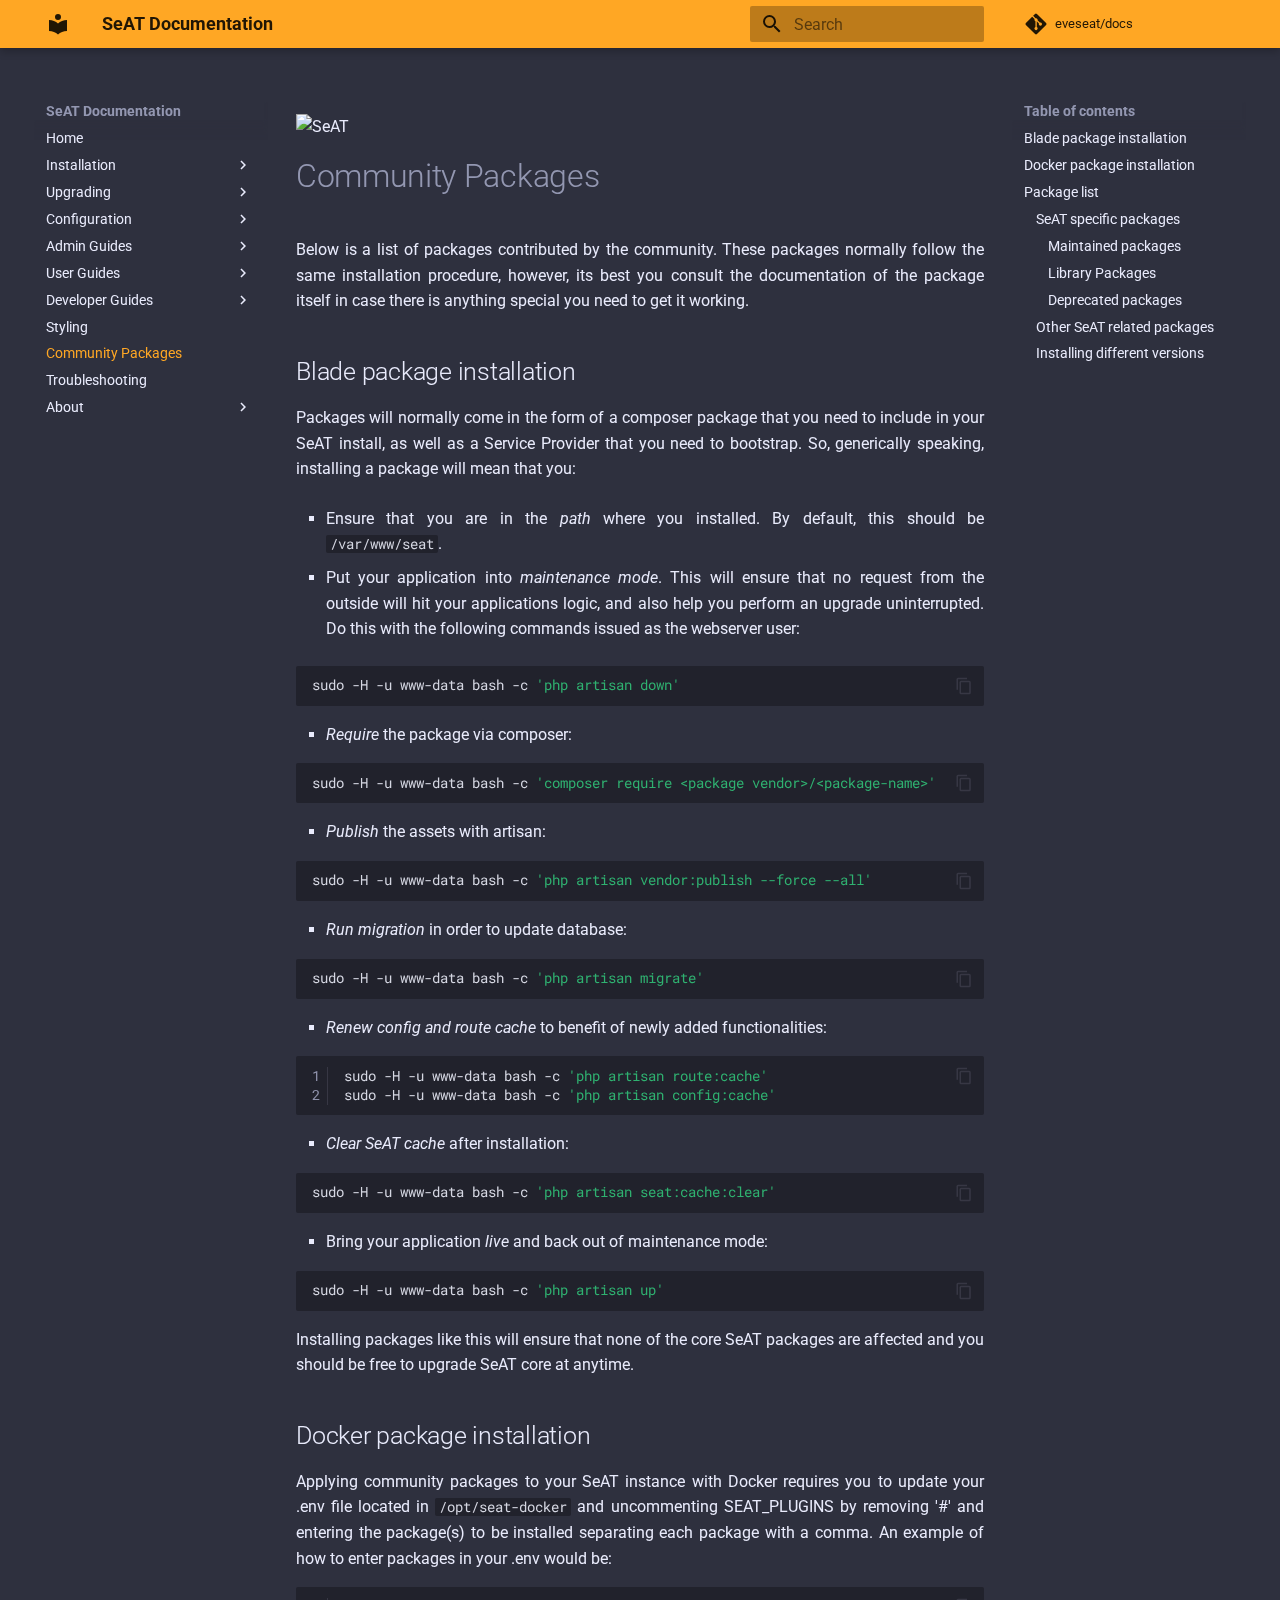
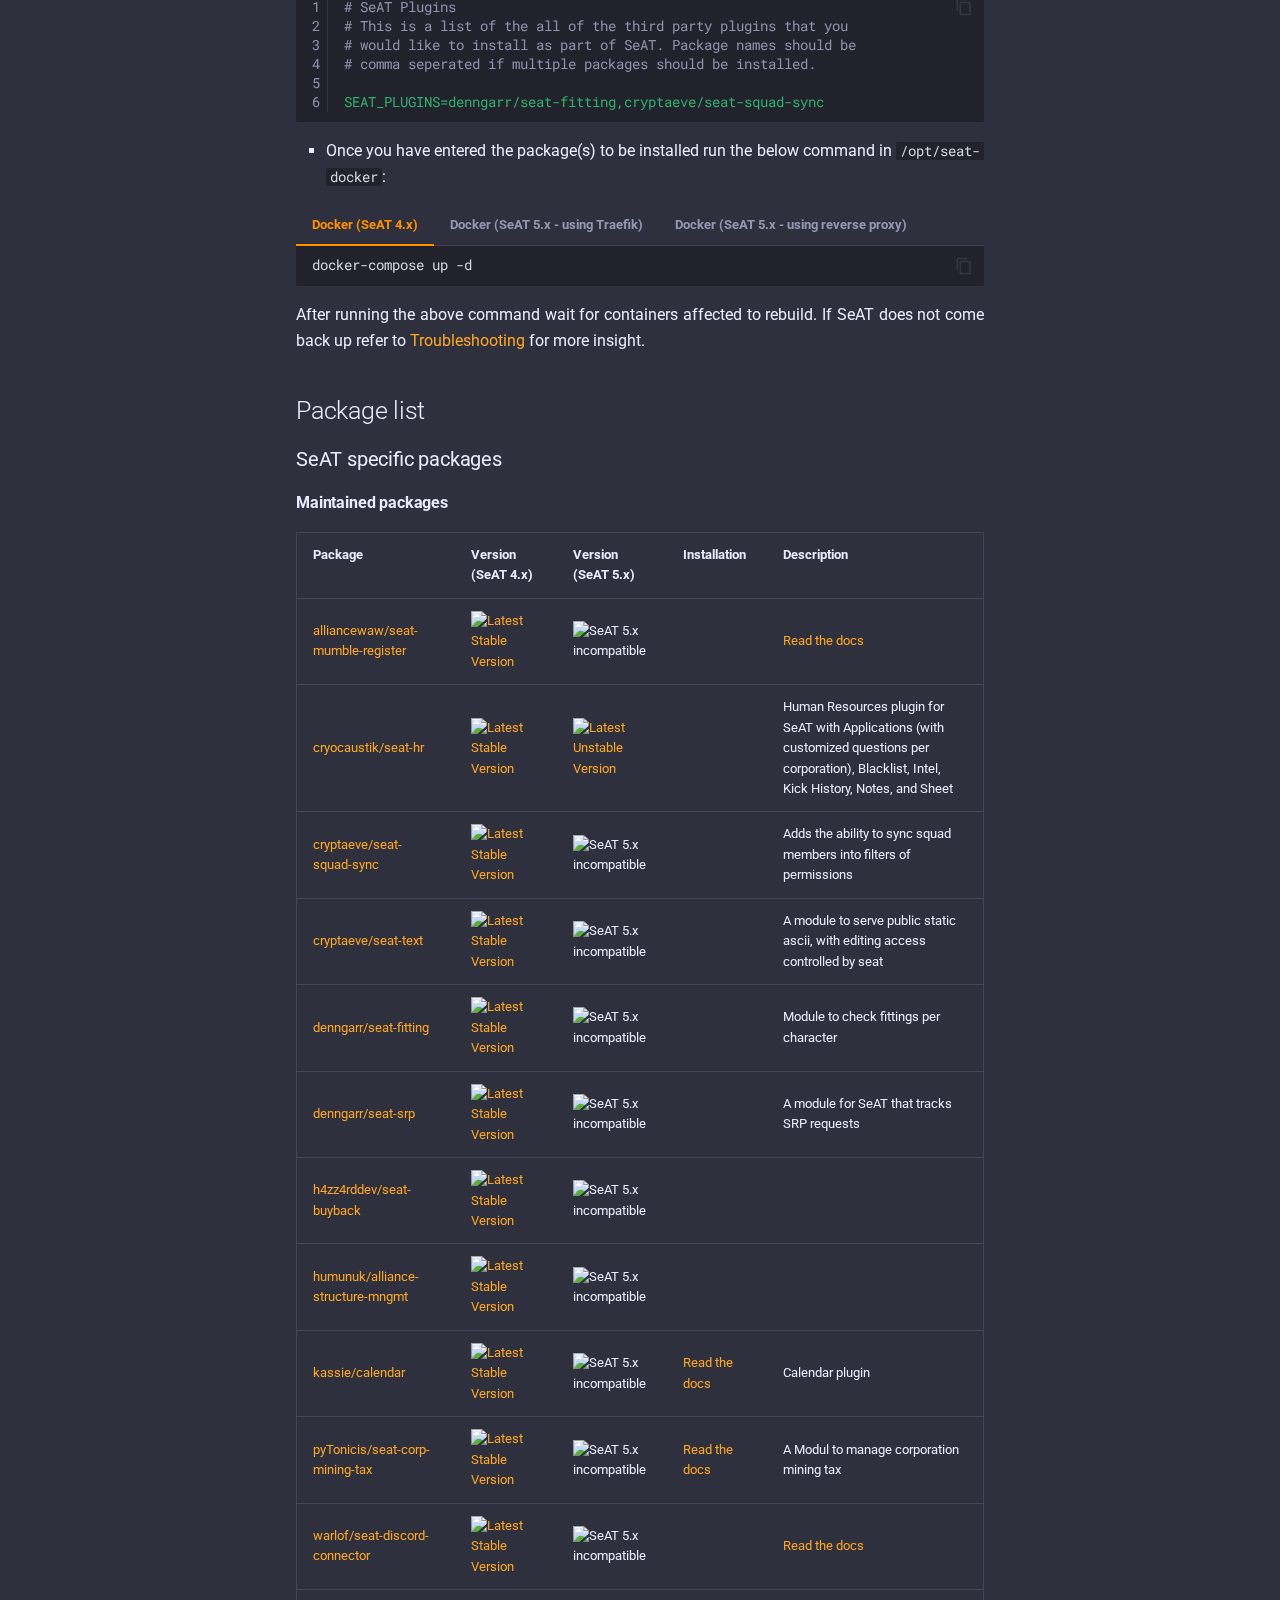
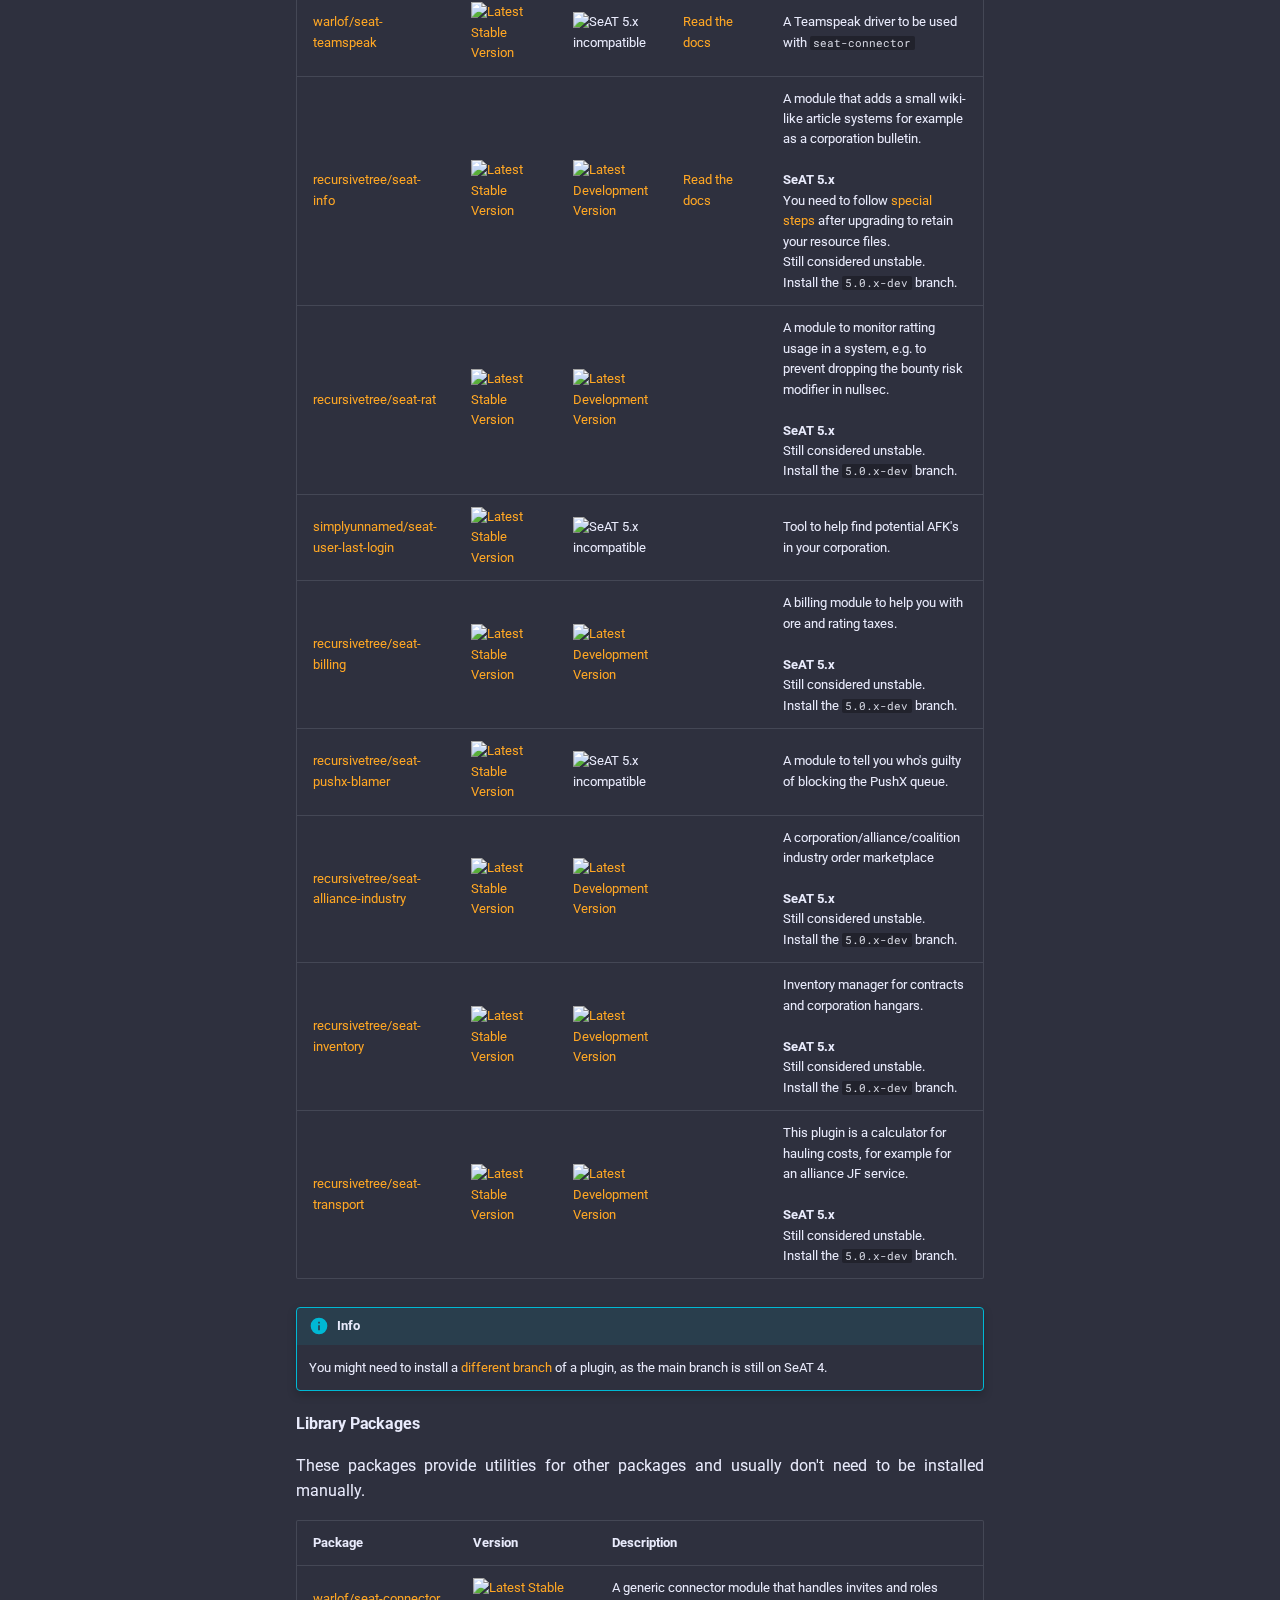
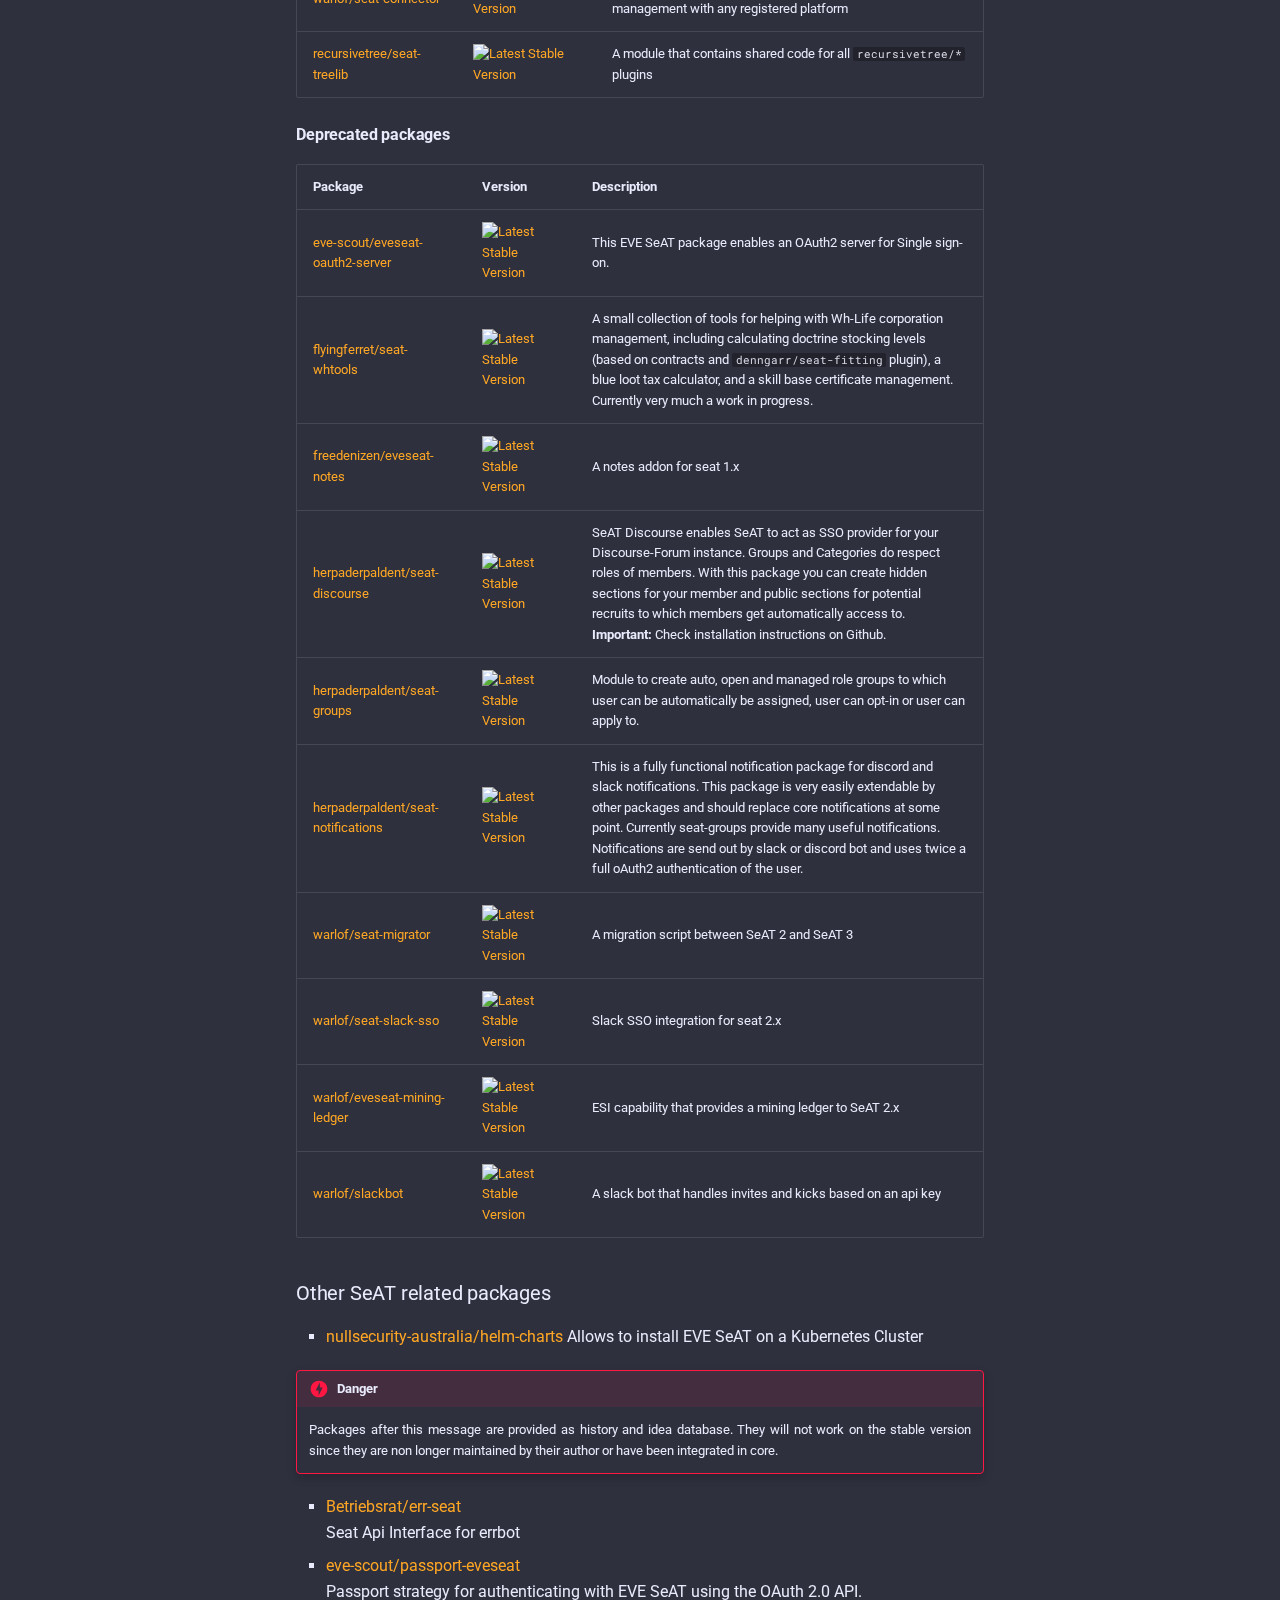
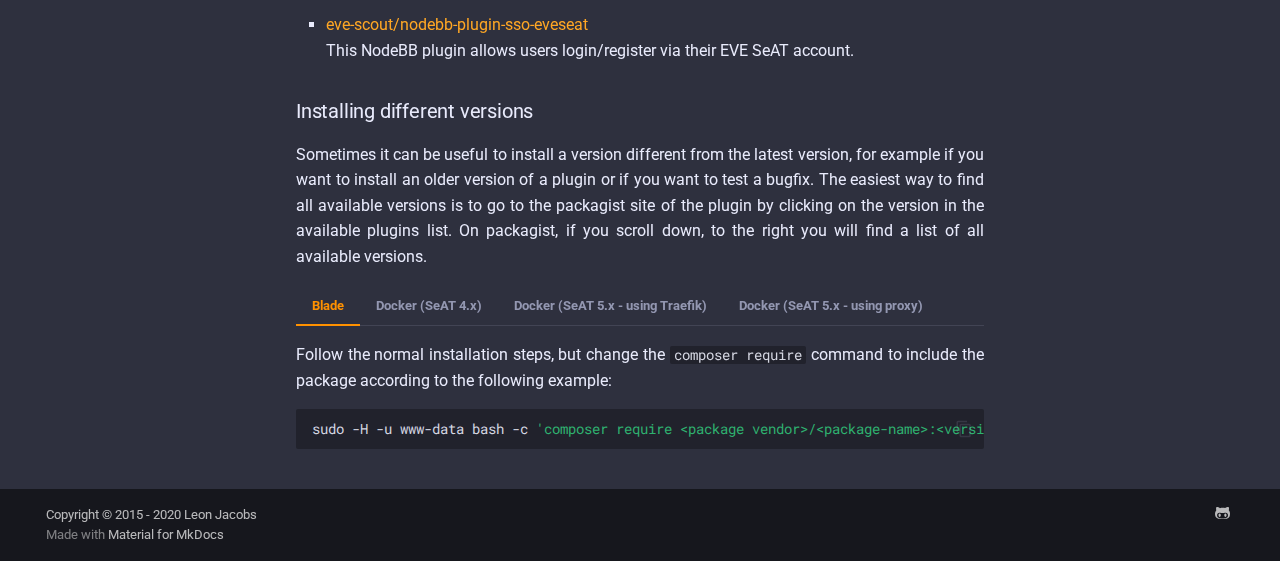
==== community_packages/index.html @ 9c46ceb0 "Deployed c6dcb52 with MkDocs version: 1.4.2" ====
<!doctype html>
<html lang="en" class="no-js">
  <head>
    
      <meta charset="utf-8">
      <meta name="viewport" content="width=device-width,initial-scale=1">
      
        <meta name="description" content="Simple EVE Api Tool Documentation">
      
      
      
        <link rel="canonical" href="https://eveseat.github.io/docs/community_packages/">
      
      
        <link rel="prev" href="../styling/">
      
      
        <link rel="next" href="../troubleshooting/">
      
      <link rel="icon" href="../assets/images/favicon.png">
      <meta name="generator" content="mkdocs-1.4.2, mkdocs-material-9.0.6">
    
    
      
        <title>Community Packages - SeAT Documentation</title>
      
    
    
      <link rel="stylesheet" href="../assets/stylesheets/main.558e4712.min.css">
      
        
        <link rel="stylesheet" href="../assets/stylesheets/palette.2505c338.min.css">
      
      

    
    
    
      
        
        
        <link rel="preconnect" href="https://fonts.gstatic.com" crossorigin>
        <link rel="stylesheet" href="https://fonts.googleapis.com/css?family=Roboto:300,300i,400,400i,700,700i%7CRoboto+Mono:400,400i,700,700i&display=fallback">
        <style>:root{--md-text-font:"Roboto";--md-code-font:"Roboto Mono"}</style>
      
    
    
      <link rel="stylesheet" href="../css/extra_footer.css">
    
      <link rel="stylesheet" href="../css/extra_typo.css">
    
    <script>__md_scope=new URL("..",location),__md_hash=e=>[...e].reduce((e,_)=>(e<<5)-e+_.charCodeAt(0),0),__md_get=(e,_=localStorage,t=__md_scope)=>JSON.parse(_.getItem(t.pathname+"."+e)),__md_set=(e,_,t=localStorage,a=__md_scope)=>{try{t.setItem(a.pathname+"."+e,JSON.stringify(_))}catch(e){}}</script>
    
      
  


  
  


  <script id="__analytics">function __md_analytics(){window.ga=window.ga||function(){(ga.q=ga.q||[]).push(arguments)},ga.l=+new Date,ga("create","UA-119530306-1","auto"),ga("set","anonymizeIp",!0),ga("send","pageview"),document.addEventListener("DOMContentLoaded",function(){document.forms.search&&document.forms.search.query.addEventListener("blur",function(){var e;this.value&&(e=document.location.pathname,ga("send","pageview",e+"?q="+this.value))}),document$.subscribe(function(){var a=document.forms.feedback;if(void 0!==a)for(var e of a.querySelectorAll("[type=submit]"))e.addEventListener("click",function(e){e.preventDefault();var t=document.location.pathname,e=this.getAttribute("data-md-value");ga("send","event","feedback","click",t,e),a.firstElementChild.disabled=!0;e=a.querySelector(".md-feedback__note [data-md-value='"+e+"']");e&&(e.hidden=!1)}),a.hidden=!1}),location$.subscribe(function(e){ga("send","pageview",e.pathname)})});var e=document.createElement("script");e.async=!0,e.src="https://www.google-analytics.com/analytics.js",document.getElementById("__analytics").insertAdjacentElement("afterEnd",e)}</script>

  
    <script>"undefined"!=typeof __md_analytics&&__md_analytics()</script>
  

    
    
    
  </head>
  
  
    
    
    
    
    
    <body dir="ltr" data-md-color-scheme="slate" data-md-color-primary="orange" data-md-color-accent="orange">
  
    
    
    <input class="md-toggle" data-md-toggle="drawer" type="checkbox" id="__drawer" autocomplete="off">
    <input class="md-toggle" data-md-toggle="search" type="checkbox" id="__search" autocomplete="off">
    <label class="md-overlay" for="__drawer"></label>
    <div data-md-component="skip">
      
        
        <a href="#community-packages" class="md-skip">
          Skip to content
        </a>
      
    </div>
    <div data-md-component="announce">
      
    </div>
    
    
      

<header class="md-header" data-md-component="header">
  <nav class="md-header__inner md-grid" aria-label="Header">
    <a href=".." title="SeAT Documentation" class="md-header__button md-logo" aria-label="SeAT Documentation" data-md-component="logo">
      
  
  <svg xmlns="http://www.w3.org/2000/svg" viewBox="0 0 24 24"><path d="M12 8a3 3 0 0 0 3-3 3 3 0 0 0-3-3 3 3 0 0 0-3 3 3 3 0 0 0 3 3m0 3.54C9.64 9.35 6.5 8 3 8v11c3.5 0 6.64 1.35 9 3.54 2.36-2.19 5.5-3.54 9-3.54V8c-3.5 0-6.64 1.35-9 3.54Z"/></svg>

    </a>
    <label class="md-header__button md-icon" for="__drawer">
      <svg xmlns="http://www.w3.org/2000/svg" viewBox="0 0 24 24"><path d="M3 6h18v2H3V6m0 5h18v2H3v-2m0 5h18v2H3v-2Z"/></svg>
    </label>
    <div class="md-header__title" data-md-component="header-title">
      <div class="md-header__ellipsis">
        <div class="md-header__topic">
          <span class="md-ellipsis">
            SeAT Documentation
          </span>
        </div>
        <div class="md-header__topic" data-md-component="header-topic">
          <span class="md-ellipsis">
            
              Community Packages
            
          </span>
        </div>
      </div>
    </div>
    
    
    
      <label class="md-header__button md-icon" for="__search">
        <svg xmlns="http://www.w3.org/2000/svg" viewBox="0 0 24 24"><path d="M9.5 3A6.5 6.5 0 0 1 16 9.5c0 1.61-.59 3.09-1.56 4.23l.27.27h.79l5 5-1.5 1.5-5-5v-.79l-.27-.27A6.516 6.516 0 0 1 9.5 16 6.5 6.5 0 0 1 3 9.5 6.5 6.5 0 0 1 9.5 3m0 2C7 5 5 7 5 9.5S7 14 9.5 14 14 12 14 9.5 12 5 9.5 5Z"/></svg>
      </label>
      <div class="md-search" data-md-component="search" role="dialog">
  <label class="md-search__overlay" for="__search"></label>
  <div class="md-search__inner" role="search">
    <form class="md-search__form" name="search">
      <input type="text" class="md-search__input" name="query" aria-label="Search" placeholder="Search" autocapitalize="off" autocorrect="off" autocomplete="off" spellcheck="false" data-md-component="search-query" required>
      <label class="md-search__icon md-icon" for="__search">
        <svg xmlns="http://www.w3.org/2000/svg" viewBox="0 0 24 24"><path d="M9.5 3A6.5 6.5 0 0 1 16 9.5c0 1.61-.59 3.09-1.56 4.23l.27.27h.79l5 5-1.5 1.5-5-5v-.79l-.27-.27A6.516 6.516 0 0 1 9.5 16 6.5 6.5 0 0 1 3 9.5 6.5 6.5 0 0 1 9.5 3m0 2C7 5 5 7 5 9.5S7 14 9.5 14 14 12 14 9.5 12 5 9.5 5Z"/></svg>
        <svg xmlns="http://www.w3.org/2000/svg" viewBox="0 0 24 24"><path d="M20 11v2H8l5.5 5.5-1.42 1.42L4.16 12l7.92-7.92L13.5 5.5 8 11h12Z"/></svg>
      </label>
      <nav class="md-search__options" aria-label="Search">
        
        <button type="reset" class="md-search__icon md-icon" title="Clear" aria-label="Clear" tabindex="-1">
          <svg xmlns="http://www.w3.org/2000/svg" viewBox="0 0 24 24"><path d="M19 6.41 17.59 5 12 10.59 6.41 5 5 6.41 10.59 12 5 17.59 6.41 19 12 13.41 17.59 19 19 17.59 13.41 12 19 6.41Z"/></svg>
        </button>
      </nav>
      
    </form>
    <div class="md-search__output">
      <div class="md-search__scrollwrap" data-md-scrollfix>
        <div class="md-search-result" data-md-component="search-result">
          <div class="md-search-result__meta">
            Initializing search
          </div>
          <ol class="md-search-result__list" role="presentation"></ol>
        </div>
      </div>
    </div>
  </div>
</div>
    
    
      <div class="md-header__source">
        <a href="https://github.com/eveseat/docs" title="Go to repository" class="md-source" data-md-component="source">
  <div class="md-source__icon md-icon">
    
    <svg xmlns="http://www.w3.org/2000/svg" viewBox="0 0 448 512"><!--! Font Awesome Free 6.2.1 by @fontawesome - https://fontawesome.com License - https://fontawesome.com/license/free (Icons: CC BY 4.0, Fonts: SIL OFL 1.1, Code: MIT License) Copyright 2022 Fonticons, Inc.--><path d="M439.55 236.05 244 40.45a28.87 28.87 0 0 0-40.81 0l-40.66 40.63 51.52 51.52c27.06-9.14 52.68 16.77 43.39 43.68l49.66 49.66c34.23-11.8 61.18 31 35.47 56.69-26.49 26.49-70.21-2.87-56-37.34L240.22 199v121.85c25.3 12.54 22.26 41.85 9.08 55a34.34 34.34 0 0 1-48.55 0c-17.57-17.6-11.07-46.91 11.25-56v-123c-20.8-8.51-24.6-30.74-18.64-45L142.57 101 8.45 235.14a28.86 28.86 0 0 0 0 40.81l195.61 195.6a28.86 28.86 0 0 0 40.8 0l194.69-194.69a28.86 28.86 0 0 0 0-40.81z"/></svg>
  </div>
  <div class="md-source__repository">
    eveseat/docs
  </div>
</a>
      </div>
    
  </nav>
  
</header>
    
    <div class="md-container" data-md-component="container">
      
      
        
          
        
      
      <main class="md-main" data-md-component="main">
        <div class="md-main__inner md-grid">
          
            
              
              <div class="md-sidebar md-sidebar--primary" data-md-component="sidebar" data-md-type="navigation" >
                <div class="md-sidebar__scrollwrap">
                  <div class="md-sidebar__inner">
                    


<nav class="md-nav md-nav--primary" aria-label="Navigation" data-md-level="0">
  <label class="md-nav__title" for="__drawer">
    <a href=".." title="SeAT Documentation" class="md-nav__button md-logo" aria-label="SeAT Documentation" data-md-component="logo">
      
  
  <svg xmlns="http://www.w3.org/2000/svg" viewBox="0 0 24 24"><path d="M12 8a3 3 0 0 0 3-3 3 3 0 0 0-3-3 3 3 0 0 0-3 3 3 3 0 0 0 3 3m0 3.54C9.64 9.35 6.5 8 3 8v11c3.5 0 6.64 1.35 9 3.54 2.36-2.19 5.5-3.54 9-3.54V8c-3.5 0-6.64 1.35-9 3.54Z"/></svg>

    </a>
    SeAT Documentation
  </label>
  
    <div class="md-nav__source">
      <a href="https://github.com/eveseat/docs" title="Go to repository" class="md-source" data-md-component="source">
  <div class="md-source__icon md-icon">
    
    <svg xmlns="http://www.w3.org/2000/svg" viewBox="0 0 448 512"><!--! Font Awesome Free 6.2.1 by @fontawesome - https://fontawesome.com License - https://fontawesome.com/license/free (Icons: CC BY 4.0, Fonts: SIL OFL 1.1, Code: MIT License) Copyright 2022 Fonticons, Inc.--><path d="M439.55 236.05 244 40.45a28.87 28.87 0 0 0-40.81 0l-40.66 40.63 51.52 51.52c27.06-9.14 52.68 16.77 43.39 43.68l49.66 49.66c34.23-11.8 61.18 31 35.47 56.69-26.49 26.49-70.21-2.87-56-37.34L240.22 199v121.85c25.3 12.54 22.26 41.85 9.08 55a34.34 34.34 0 0 1-48.55 0c-17.57-17.6-11.07-46.91 11.25-56v-123c-20.8-8.51-24.6-30.74-18.64-45L142.57 101 8.45 235.14a28.86 28.86 0 0 0 0 40.81l195.61 195.6a28.86 28.86 0 0 0 40.8 0l194.69-194.69a28.86 28.86 0 0 0 0-40.81z"/></svg>
  </div>
  <div class="md-source__repository">
    eveseat/docs
  </div>
</a>
    </div>
  
  <ul class="md-nav__list" data-md-scrollfix>
    
      
      
      

  
  
  
    <li class="md-nav__item">
      <a href=".." class="md-nav__link">
        Home
      </a>
    </li>
  

    
      
      
      

  
  
  
    
    <li class="md-nav__item md-nav__item--nested">
      
      
      
      
      <input class="md-nav__toggle md-toggle " data-md-toggle="__nav_2" type="checkbox" id="__nav_2" >
      
      
      
        <label class="md-nav__link" for="__nav_2" tabindex="0" aria-expanded="false">
          Installation
          <span class="md-nav__icon md-icon"></span>
        </label>
      
      <nav class="md-nav" aria-label="Installation" data-md-level="1">
        <label class="md-nav__title" for="__nav_2">
          <span class="md-nav__icon md-icon"></span>
          Installation
        </label>
        <ul class="md-nav__list" data-md-scrollfix>
          
            
              
  
  
  
    <li class="md-nav__item">
      <a href="../installation/requirements/" class="md-nav__link">
        Requirements
      </a>
    </li>
  

            
          
            
              
  
  
  
    <li class="md-nav__item">
      <a href="../installation/docker_installation/" class="md-nav__link">
        Docker Installation (5.x)
      </a>
    </li>
  

            
          
            
              
  
  
  
    <li class="md-nav__item">
      <a href="../installation/manual_installation/" class="md-nav__link">
        Manual Installation (5.x)
      </a>
    </li>
  

            
          
            
              
  
  
  
    
    <li class="md-nav__item md-nav__item--nested">
      
      
      
      
      <input class="md-nav__toggle md-toggle " data-md-toggle="__nav_2_4" type="checkbox" id="__nav_2_4" >
      
      
      
        <label class="md-nav__link" for="__nav_2_4" tabindex="0" aria-expanded="false">
          Older Versions
          <span class="md-nav__icon md-icon"></span>
        </label>
      
      <nav class="md-nav" aria-label="Older Versions" data-md-level="2">
        <label class="md-nav__title" for="__nav_2_4">
          <span class="md-nav__icon md-icon"></span>
          Older Versions
        </label>
        <ul class="md-nav__list" data-md-scrollfix>
          
            
              
  
  
  
    <li class="md-nav__item">
      <a href="../installation/old_versions/docker_installation_seat_4/" class="md-nav__link">
        Docker Installation (4.x)
      </a>
    </li>
  

            
          
            
              
  
  
  
    <li class="md-nav__item">
      <a href="../installation/old_versions/manual_installation_seat_4/" class="md-nav__link">
        Manual Installation (4.x)
      </a>
    </li>
  

            
          
        </ul>
      </nav>
    </li>
  

            
          
        </ul>
      </nav>
    </li>
  

    
      
      
      

  
  
  
    
    <li class="md-nav__item md-nav__item--nested">
      
      
      
      
      <input class="md-nav__toggle md-toggle " data-md-toggle="__nav_3" type="checkbox" id="__nav_3" >
      
      
      
        <label class="md-nav__link" for="__nav_3" tabindex="0" aria-expanded="false">
          Upgrading
          <span class="md-nav__icon md-icon"></span>
        </label>
      
      <nav class="md-nav" aria-label="Upgrading" data-md-level="1">
        <label class="md-nav__title" for="__nav_3">
          <span class="md-nav__icon md-icon"></span>
          Upgrading
        </label>
        <ul class="md-nav__list" data-md-scrollfix>
          
            
              
  
  
  
    <li class="md-nav__item">
      <a href="../upgrading/general/" class="md-nav__link">
        General
      </a>
    </li>
  

            
          
            
              
  
  
  
    
    <li class="md-nav__item md-nav__item--nested">
      
      
      
      
      <input class="md-nav__toggle md-toggle " data-md-toggle="__nav_3_2" type="checkbox" id="__nav_3_2" >
      
      
      
        <label class="md-nav__link" for="__nav_3_2" tabindex="0" aria-expanded="false">
          From SeAT 4.0
          <span class="md-nav__icon md-icon"></span>
        </label>
      
      <nav class="md-nav" aria-label="From SeAT 4.0" data-md-level="2">
        <label class="md-nav__title" for="__nav_3_2">
          <span class="md-nav__icon md-icon"></span>
          From SeAT 4.0
        </label>
        <ul class="md-nav__list" data-md-scrollfix>
          
            
              
  
  
  
    <li class="md-nav__item">
      <a href="../upgrading/from_seat_4_0/docker/" class="md-nav__link">
        Docker
      </a>
    </li>
  

            
          
            
              
  
  
  
    <li class="md-nav__item">
      <a href="../upgrading/from_seat_4_0/bare_metal/" class="md-nav__link">
        Bare metal
      </a>
    </li>
  

            
          
        </ul>
      </nav>
    </li>
  

            
          
            
              
  
  
  
    
    <li class="md-nav__item md-nav__item--nested">
      
      
      
      
      <input class="md-nav__toggle md-toggle " data-md-toggle="__nav_3_3" type="checkbox" id="__nav_3_3" >
      
      
      
        <label class="md-nav__link" for="__nav_3_3" tabindex="0" aria-expanded="false">
          From SeAT 3.0
          <span class="md-nav__icon md-icon"></span>
        </label>
      
      <nav class="md-nav" aria-label="From SeAT 3.0" data-md-level="2">
        <label class="md-nav__title" for="__nav_3_3">
          <span class="md-nav__icon md-icon"></span>
          From SeAT 3.0
        </label>
        <ul class="md-nav__list" data-md-scrollfix>
          
            
              
  
  
  
    <li class="md-nav__item">
      <a href="../upgrading/from_seat_3_0/docker/" class="md-nav__link">
        Docker
      </a>
    </li>
  

            
          
            
              
  
  
  
    <li class="md-nav__item">
      <a href="../upgrading/from_seat_3_0/bare_metal/" class="md-nav__link">
        Bare metal
      </a>
    </li>
  

            
          
        </ul>
      </nav>
    </li>
  

            
          
            
              
  
  
  
    <li class="md-nav__item">
      <a href="../upgrading/from_seat_2_0/" class="md-nav__link">
        From SeAT 2.0
      </a>
    </li>
  

            
          
            
              
  
  
  
    <li class="md-nav__item">
      <a href="../upgrading/from_seat_1_0/" class="md-nav__link">
        From SeAT 1.0
      </a>
    </li>
  

            
          
        </ul>
      </nav>
    </li>
  

    
      
      
      

  
  
  
    
    <li class="md-nav__item md-nav__item--nested">
      
      
      
      
      <input class="md-nav__toggle md-toggle " data-md-toggle="__nav_4" type="checkbox" id="__nav_4" >
      
      
      
        <label class="md-nav__link" for="__nav_4" tabindex="0" aria-expanded="false">
          Configuration
          <span class="md-nav__icon md-icon"></span>
        </label>
      
      <nav class="md-nav" aria-label="Configuration" data-md-level="1">
        <label class="md-nav__title" for="__nav_4">
          <span class="md-nav__icon md-icon"></span>
          Configuration
        </label>
        <ul class="md-nav__list" data-md-scrollfix>
          
            
              
  
  
  
    <li class="md-nav__item">
      <a href="../configuration/esi_configuration/" class="md-nav__link">
        ESI Configuration
      </a>
    </li>
  

            
          
            
              
  
  
  
    
    <li class="md-nav__item md-nav__item--nested">
      
      
      
      
      <input class="md-nav__toggle md-toggle " data-md-toggle="__nav_4_2" type="checkbox" id="__nav_4_2" >
      
      
      
        <label class="md-nav__link" for="__nav_4_2" tabindex="0" aria-expanded="false">
          Email Setup
          <span class="md-nav__icon md-icon"></span>
        </label>
      
      <nav class="md-nav" aria-label="Email Setup" data-md-level="2">
        <label class="md-nav__title" for="__nav_4_2">
          <span class="md-nav__icon md-icon"></span>
          Email Setup
        </label>
        <ul class="md-nav__list" data-md-scrollfix>
          
            
              
  
  
  
    <li class="md-nav__item">
      <a href="../configuration/email_setup/mailgun/" class="md-nav__link">
        Mailgun
      </a>
    </li>
  

            
          
            
              
  
  
  
    <li class="md-nav__item">
      <a href="../configuration/email_setup/gmail/" class="md-nav__link">
        GMail
      </a>
    </li>
  

            
          
        </ul>
      </nav>
    </li>
  

            
          
            
              
  
  
  
    <li class="md-nav__item">
      <a href="../configuration/env_file_reference/" class="md-nav__link">
        Env File Reference
      </a>
    </li>
  

            
          
            
              
  
  
  
    <li class="md-nav__item">
      <a href="../configuration/eve_administrative_contact/" class="md-nav__link">
        EVE Administrative Contact
      </a>
    </li>
  

            
          
            
              
  
  
  
    <li class="md-nav__item">
      <a href="../configuration/configuration_overload/" class="md-nav__link">
        Configuration Overload
      </a>
    </li>
  

            
          
            
              
  
  
  
    <li class="md-nav__item">
      <a href="../configuration/sde_overload/" class="md-nav__link">
        SDE Overload
      </a>
    </li>
  

            
          
        </ul>
      </nav>
    </li>
  

    
      
      
      

  
  
  
    
    <li class="md-nav__item md-nav__item--nested">
      
      
      
      
      <input class="md-nav__toggle md-toggle " data-md-toggle="__nav_5" type="checkbox" id="__nav_5" >
      
      
      
        <label class="md-nav__link" for="__nav_5" tabindex="0" aria-expanded="false">
          Admin Guides
          <span class="md-nav__icon md-icon"></span>
        </label>
      
      <nav class="md-nav" aria-label="Admin Guides" data-md-level="1">
        <label class="md-nav__title" for="__nav_5">
          <span class="md-nav__icon md-icon"></span>
          Admin Guides
        </label>
        <ul class="md-nav__list" data-md-scrollfix>
          
            
              
  
  
  
    <li class="md-nav__item">
      <a href="../admin_guides/admin_login/" class="md-nav__link">
        Admin Login
      </a>
    </li>
  

            
          
            
              
  
  
  
    <li class="md-nav__item">
      <a href="../admin_guides/docker_admin/" class="md-nav__link">
        Docker Admin
      </a>
    </li>
  

            
          
            
              
  
  
  
    <li class="md-nav__item">
      <a href="../admin_guides/authorizations/" class="md-nav__link">
        Authorizations
      </a>
    </li>
  

            
          
            
              
  
  
  
    <li class="md-nav__item">
      <a href="../admin_guides/buckets/" class="md-nav__link">
        Buckets
      </a>
    </li>
  

            
          
            
              
  
  
  
    <li class="md-nav__item">
      <a href="../admin_guides/squads/" class="md-nav__link">
        Squads
      </a>
    </li>
  

            
          
            
              
  
  
  
    <li class="md-nav__item">
      <a href="../admin_guides/understanding_tracking/" class="md-nav__link">
        Understanding Tracking
      </a>
    </li>
  

            
          
            
              
  
  
  
    <li class="md-nav__item">
      <a href="../admin_guides/scaled_deployments/" class="md-nav__link">
        Scaled Deployments
      </a>
    </li>
  

            
          
        </ul>
      </nav>
    </li>
  

    
      
      
      

  
  
  
    
    <li class="md-nav__item md-nav__item--nested">
      
      
      
      
      <input class="md-nav__toggle md-toggle " data-md-toggle="__nav_6" type="checkbox" id="__nav_6" >
      
      
      
        <label class="md-nav__link" for="__nav_6" tabindex="0" aria-expanded="false">
          User Guides
          <span class="md-nav__icon md-icon"></span>
        </label>
      
      <nav class="md-nav" aria-label="User Guides" data-md-level="1">
        <label class="md-nav__title" for="__nav_6">
          <span class="md-nav__icon md-icon"></span>
          User Guides
        </label>
        <ul class="md-nav__list" data-md-scrollfix>
          
            
              
  
  
  
    <li class="md-nav__item">
      <a href="../user_guides/moons_reporter/" class="md-nav__link">
        Moons Reporter
      </a>
    </li>
  

            
          
        </ul>
      </nav>
    </li>
  

    
      
      
      

  
  
  
    
    <li class="md-nav__item md-nav__item--nested">
      
      
      
      
      <input class="md-nav__toggle md-toggle " data-md-toggle="__nav_7" type="checkbox" id="__nav_7" >
      
      
      
        <label class="md-nav__link" for="__nav_7" tabindex="0" aria-expanded="false">
          Developer Guides
          <span class="md-nav__icon md-icon"></span>
        </label>
      
      <nav class="md-nav" aria-label="Developer Guides" data-md-level="1">
        <label class="md-nav__title" for="__nav_7">
          <span class="md-nav__icon md-icon"></span>
          Developer Guides
        </label>
        <ul class="md-nav__list" data-md-scrollfix>
          
            
              
  
  
  
    <li class="md-nav__item">
      <a href="../developer_guides/developer_installation/" class="md-nav__link">
        Developer Installation
      </a>
    </li>
  

            
          
            
              
  
  
  
    <li class="md-nav__item">
      <a href="../developer_guides/job_queue_flow/" class="md-nav__link">
        Job Queue Flow
      </a>
    </li>
  

            
          
            
              
  
  
  
    <li class="md-nav__item">
      <a href="../developer_guides/development_tips/" class="md-nav__link">
        Development Tips
      </a>
    </li>
  

            
          
            
              
  
  
  
    <li class="md-nav__item">
      <a href="../developer_guides/notifications_implementation/" class="md-nav__link">
        Notifications Implementation
      </a>
    </li>
  

            
          
            
              
  
  
  
    <li class="md-nav__item">
      <a href="../developer_guides/core_package_breakdown/" class="md-nav__link">
        Core Package Breakdown
      </a>
    </li>
  

            
          
            
              
  
  
  
    <li class="md-nav__item">
      <a href="../developer_guides/package_development/" class="md-nav__link">
        Package Development
      </a>
    </li>
  

            
          
            
              
  
  
  
    <li class="md-nav__item">
      <a href="../developer_guides/updating_plugins/" class="md-nav__link">
        Updating Plugins
      </a>
    </li>
  

            
          
            
              
  
  
  
    <li class="md-nav__item">
      <a href="../developer_guides/seat_api/" class="md-nav__link">
        SeAT API
      </a>
    </li>
  

            
          
        </ul>
      </nav>
    </li>
  

    
      
      
      

  
  
  
    <li class="md-nav__item">
      <a href="../styling/" class="md-nav__link">
        Styling
      </a>
    </li>
  

    
      
      
      

  
  
    
  
  
    <li class="md-nav__item md-nav__item--active">
      
      <input class="md-nav__toggle md-toggle" data-md-toggle="toc" type="checkbox" id="__toc">
      
      
        
      
      
        <label class="md-nav__link md-nav__link--active" for="__toc">
          Community Packages
          <span class="md-nav__icon md-icon"></span>
        </label>
      
      <a href="./" class="md-nav__link md-nav__link--active">
        Community Packages
      </a>
      
        

<nav class="md-nav md-nav--secondary" aria-label="Table of contents">
  
  
  
    
  
  
    <label class="md-nav__title" for="__toc">
      <span class="md-nav__icon md-icon"></span>
      Table of contents
    </label>
    <ul class="md-nav__list" data-md-component="toc" data-md-scrollfix>
      
        <li class="md-nav__item">
  <a href="#blade-package-installation" class="md-nav__link">
    Blade package installation
  </a>
  
</li>
      
        <li class="md-nav__item">
  <a href="#docker-package-installation" class="md-nav__link">
    Docker package installation
  </a>
  
</li>
      
        <li class="md-nav__item">
  <a href="#package-list" class="md-nav__link">
    Package list
  </a>
  
    <nav class="md-nav" aria-label="Package list">
      <ul class="md-nav__list">
        
          <li class="md-nav__item">
  <a href="#seat-specific-packages" class="md-nav__link">
    SeAT specific packages
  </a>
  
    <nav class="md-nav" aria-label="SeAT specific packages">
      <ul class="md-nav__list">
        
          <li class="md-nav__item">
  <a href="#maintained-packages" class="md-nav__link">
    Maintained packages
  </a>
  
</li>
        
          <li class="md-nav__item">
  <a href="#library-packages" class="md-nav__link">
    Library Packages
  </a>
  
</li>
        
          <li class="md-nav__item">
  <a href="#deprecated-packages" class="md-nav__link">
    Deprecated packages
  </a>
  
</li>
        
      </ul>
    </nav>
  
</li>
        
          <li class="md-nav__item">
  <a href="#other-seat-related-packages" class="md-nav__link">
    Other SeAT related packages
  </a>
  
</li>
        
          <li class="md-nav__item">
  <a href="#installing-different-versions" class="md-nav__link">
    Installing different versions
  </a>
  
</li>
        
      </ul>
    </nav>
  
</li>
      
    </ul>
  
</nav>
      
    </li>
  

    
      
      
      

  
  
  
    <li class="md-nav__item">
      <a href="../troubleshooting/" class="md-nav__link">
        Troubleshooting
      </a>
    </li>
  

    
      
      
      

  
  
  
    
    <li class="md-nav__item md-nav__item--nested">
      
      
      
      
      <input class="md-nav__toggle md-toggle " data-md-toggle="__nav_11" type="checkbox" id="__nav_11" >
      
      
      
        <label class="md-nav__link" for="__nav_11" tabindex="0" aria-expanded="false">
          About
          <span class="md-nav__icon md-icon"></span>
        </label>
      
      <nav class="md-nav" aria-label="About" data-md-level="1">
        <label class="md-nav__title" for="__nav_11">
          <span class="md-nav__icon md-icon"></span>
          About
        </label>
        <ul class="md-nav__list" data-md-scrollfix>
          
            
              
  
  
  
    <li class="md-nav__item">
      <a href="../about/contact/" class="md-nav__link">
        Contact
      </a>
    </li>
  

            
          
            
              
  
  
  
    <li class="md-nav__item">
      <a href="../about/reporting_bugs/" class="md-nav__link">
        Reporting Bugs
      </a>
    </li>
  

            
          
        </ul>
      </nav>
    </li>
  

    
  </ul>
</nav>
                  </div>
                </div>
              </div>
            
            
              
              <div class="md-sidebar md-sidebar--secondary" data-md-component="sidebar" data-md-type="toc" >
                <div class="md-sidebar__scrollwrap">
                  <div class="md-sidebar__inner">
                    

<nav class="md-nav md-nav--secondary" aria-label="Table of contents">
  
  
  
    
  
  
    <label class="md-nav__title" for="__toc">
      <span class="md-nav__icon md-icon"></span>
      Table of contents
    </label>
    <ul class="md-nav__list" data-md-component="toc" data-md-scrollfix>
      
        <li class="md-nav__item">
  <a href="#blade-package-installation" class="md-nav__link">
    Blade package installation
  </a>
  
</li>
      
        <li class="md-nav__item">
  <a href="#docker-package-installation" class="md-nav__link">
    Docker package installation
  </a>
  
</li>
      
        <li class="md-nav__item">
  <a href="#package-list" class="md-nav__link">
    Package list
  </a>
  
    <nav class="md-nav" aria-label="Package list">
      <ul class="md-nav__list">
        
          <li class="md-nav__item">
  <a href="#seat-specific-packages" class="md-nav__link">
    SeAT specific packages
  </a>
  
    <nav class="md-nav" aria-label="SeAT specific packages">
      <ul class="md-nav__list">
        
          <li class="md-nav__item">
  <a href="#maintained-packages" class="md-nav__link">
    Maintained packages
  </a>
  
</li>
        
          <li class="md-nav__item">
  <a href="#library-packages" class="md-nav__link">
    Library Packages
  </a>
  
</li>
        
          <li class="md-nav__item">
  <a href="#deprecated-packages" class="md-nav__link">
    Deprecated packages
  </a>
  
</li>
        
      </ul>
    </nav>
  
</li>
        
          <li class="md-nav__item">
  <a href="#other-seat-related-packages" class="md-nav__link">
    Other SeAT related packages
  </a>
  
</li>
        
          <li class="md-nav__item">
  <a href="#installing-different-versions" class="md-nav__link">
    Installing different versions
  </a>
  
</li>
        
      </ul>
    </nav>
  
</li>
      
    </ul>
  
</nav>
                  </div>
                </div>
              </div>
            
          
          
            <div class="md-content" data-md-component="content">
              <article class="md-content__inner md-typeset">
                
                  

  
  



<p><img alt="SeAT" src="https://i.imgur.com/aPPOxSK.png" /></p>
<h1 id="community-packages">Community Packages<a class="headerlink" href="#community-packages" title="Permanent link">&para;</a></h1>
<p>Below is a list of packages contributed by the community. These packages normally follow the same installation procedure, however, its best you consult the documentation of the package itself in case there is anything special you need to get it working.</p>
<h2 id="blade-package-installation">Blade package installation<a class="headerlink" href="#blade-package-installation" title="Permanent link">&para;</a></h2>
<p>Packages will normally come in the form of a composer package that you need to include in your SeAT install, as well as a Service Provider that you need to bootstrap. So, generically speaking, installing a package will mean that you:</p>
<ul>
<li>
<p>Ensure that you are in the <em>path</em> where you installed. By default, this should be <code>/var/www/seat</code>.</p>
</li>
<li>
<p>Put your application into <em>maintenance mode</em>. This will ensure that no request from the outside will hit your applications logic, and also help you perform an upgrade uninterrupted. Do this with the following commands issued as the webserver user:</p>
</li>
</ul>
<div class="language-bash highlight"><pre><span></span><code><span id="__span-0-1"><a id="__codelineno-0-1" name="__codelineno-0-1" href="#__codelineno-0-1"></a>sudo<span class="w"> </span>-H<span class="w"> </span>-u<span class="w"> </span>www-data<span class="w"> </span>bash<span class="w"> </span>-c<span class="w"> </span><span class="s1">&#39;php artisan down&#39;</span>
</span></code></pre></div>
<ul>
<li><em>Require</em> the package via composer:</li>
</ul>
<div class="language-bash highlight"><pre><span></span><code><span id="__span-1-1"><a id="__codelineno-1-1" name="__codelineno-1-1" href="#__codelineno-1-1"></a>sudo<span class="w"> </span>-H<span class="w"> </span>-u<span class="w"> </span>www-data<span class="w"> </span>bash<span class="w"> </span>-c<span class="w"> </span><span class="s1">&#39;composer require &lt;package vendor&gt;/&lt;package-name&gt;&#39;</span>
</span></code></pre></div>
<ul>
<li><em>Publish</em> the assets with artisan:</li>
</ul>
<div class="language-bash highlight"><pre><span></span><code><span id="__span-2-1"><a id="__codelineno-2-1" name="__codelineno-2-1" href="#__codelineno-2-1"></a>sudo<span class="w"> </span>-H<span class="w"> </span>-u<span class="w"> </span>www-data<span class="w"> </span>bash<span class="w"> </span>-c<span class="w"> </span><span class="s1">&#39;php artisan vendor:publish --force --all&#39;</span>
</span></code></pre></div>
<ul>
<li><em>Run migration</em> in order to update database:</li>
</ul>
<div class="language-bash highlight"><pre><span></span><code><span id="__span-3-1"><a id="__codelineno-3-1" name="__codelineno-3-1" href="#__codelineno-3-1"></a>sudo<span class="w"> </span>-H<span class="w"> </span>-u<span class="w"> </span>www-data<span class="w"> </span>bash<span class="w"> </span>-c<span class="w"> </span><span class="s1">&#39;php artisan migrate&#39;</span>
</span></code></pre></div>
<ul>
<li><em>Renew config and route cache</em> to benefit of newly added functionalities:</li>
</ul>
<div class="language-bash highlight"><table class="highlighttable"><tr><td class="linenos"><div class="linenodiv"><pre><span></span><span class="normal"><a href="#__codelineno-4-1">1</a></span>
<span class="normal"><a href="#__codelineno-4-2">2</a></span></pre></div></td><td class="code"><div><pre><span></span><code><span id="__span-4-1"><a id="__codelineno-4-1" name="__codelineno-4-1"></a>sudo<span class="w"> </span>-H<span class="w"> </span>-u<span class="w"> </span>www-data<span class="w"> </span>bash<span class="w"> </span>-c<span class="w"> </span><span class="s1">&#39;php artisan route:cache&#39;</span>
</span><span id="__span-4-2"><a id="__codelineno-4-2" name="__codelineno-4-2"></a>sudo<span class="w"> </span>-H<span class="w"> </span>-u<span class="w"> </span>www-data<span class="w"> </span>bash<span class="w"> </span>-c<span class="w"> </span><span class="s1">&#39;php artisan config:cache&#39;</span>
</span></code></pre></div></td></tr></table></div>
<ul>
<li><em>Clear SeAT cache</em> after installation:</li>
</ul>
<div class="language-bash highlight"><pre><span></span><code><span id="__span-5-1"><a id="__codelineno-5-1" name="__codelineno-5-1" href="#__codelineno-5-1"></a>sudo<span class="w"> </span>-H<span class="w"> </span>-u<span class="w"> </span>www-data<span class="w"> </span>bash<span class="w"> </span>-c<span class="w"> </span><span class="s1">&#39;php artisan seat:cache:clear&#39;</span>
</span></code></pre></div>
<ul>
<li>Bring your application <em>live</em> and back out of maintenance mode:</li>
</ul>
<div class="language-bash highlight"><pre><span></span><code><span id="__span-6-1"><a id="__codelineno-6-1" name="__codelineno-6-1" href="#__codelineno-6-1"></a>sudo<span class="w"> </span>-H<span class="w"> </span>-u<span class="w"> </span>www-data<span class="w"> </span>bash<span class="w"> </span>-c<span class="w"> </span><span class="s1">&#39;php artisan up&#39;</span>
</span></code></pre></div>
<p>Installing packages like this will ensure that none of the core SeAT packages are affected and you should be free to upgrade SeAT core at anytime.</p>
<h2 id="docker-package-installation">Docker package installation<a class="headerlink" href="#docker-package-installation" title="Permanent link">&para;</a></h2>
<p>Applying community packages to your SeAT instance with Docker requires you to update your .env file located in <code>/opt/seat-docker</code> and uncommenting SEAT_PLUGINS by removing '#' and entering the package(s) to be installed separating each package with a comma. An example of how to enter packages in your .env would be:</p>
<div class="language-yaml highlight"><table class="highlighttable"><tr><td class="linenos"><div class="linenodiv"><pre><span></span><span class="normal"><a href="#__codelineno-7-1">1</a></span>
<span class="normal"><a href="#__codelineno-7-2">2</a></span>
<span class="normal"><a href="#__codelineno-7-3">3</a></span>
<span class="normal"><a href="#__codelineno-7-4">4</a></span>
<span class="normal"><a href="#__codelineno-7-5">5</a></span>
<span class="normal"><a href="#__codelineno-7-6">6</a></span></pre></div></td><td class="code"><div><pre><span></span><code><span id="__span-7-1"><a id="__codelineno-7-1" name="__codelineno-7-1"></a><span class="c1"># SeAT Plugins</span>
</span><span id="__span-7-2"><a id="__codelineno-7-2" name="__codelineno-7-2"></a><span class="c1"># This is a list of the all of the third party plugins that you</span>
</span><span id="__span-7-3"><a id="__codelineno-7-3" name="__codelineno-7-3"></a><span class="c1"># would like to install as part of SeAT. Package names should be</span>
</span><span id="__span-7-4"><a id="__codelineno-7-4" name="__codelineno-7-4"></a><span class="c1"># comma seperated if multiple packages should be installed.</span>
</span><span id="__span-7-5"><a id="__codelineno-7-5" name="__codelineno-7-5"></a>
</span><span id="__span-7-6"><a id="__codelineno-7-6" name="__codelineno-7-6"></a><span class="l l-Scalar l-Scalar-Plain">SEAT_PLUGINS=denngarr/seat-fitting,cryptaeve/seat-squad-sync</span>
</span></code></pre></div></td></tr></table></div>
<ul>
<li>Once you have entered the package(s) to be installed run the below command in <code>/opt/seat-docker</code>:</li>
</ul>
<div class="tabbed-set tabbed-alternate" data-tabs="1:3"><input checked="checked" id="__tabbed_1_1" name="__tabbed_1" type="radio" /><input id="__tabbed_1_2" name="__tabbed_1" type="radio" /><input id="__tabbed_1_3" name="__tabbed_1" type="radio" /><div class="tabbed-labels"><label for="__tabbed_1_1">Docker (SeAT 4.x)</label><label for="__tabbed_1_2">Docker (SeAT 5.x - using Traefik)</label><label for="__tabbed_1_3">Docker (SeAT 5.x - using reverse proxy)</label></div>
<div class="tabbed-content">
<div class="tabbed-block">
<div class="language-bash highlight"><pre><span></span><code><span id="__span-8-1"><a id="__codelineno-8-1" name="__codelineno-8-1" href="#__codelineno-8-1"></a>docker-compose<span class="w"> </span>up<span class="w"> </span>-d
</span></code></pre></div>
</div>
<div class="tabbed-block">
<div class="language-bash highlight"><pre><span></span><code><span id="__span-9-1"><a id="__codelineno-9-1" name="__codelineno-9-1" href="#__codelineno-9-1"></a>docker-compose<span class="w"> </span>-f<span class="w"> </span>docker-compose.yml<span class="w"> </span>-f<span class="w"> </span>docker-compose.mariadb.yml<span class="w"> </span>-f<span class="w"> </span>docker-compose.traefik.yml<span class="w"> </span>-d<span class="w"> </span>up
</span></code></pre></div>
</div>
<div class="tabbed-block">
<div class="language-bash highlight"><pre><span></span><code><span id="__span-10-1"><a id="__codelineno-10-1" name="__codelineno-10-1" href="#__codelineno-10-1"></a>docker-compose<span class="w"> </span>-f<span class="w"> </span>docker-compose.yml<span class="w"> </span>-f<span class="w"> </span>docker-compose.mariadb.yml<span class="w"> </span>-f<span class="w"> </span>docker-compose.proxy.yml<span class="w"> </span>-d<span class="w"> </span>up
</span></code></pre></div>
</div>
</div>
</div>
<p>After running the above command wait for containers affected to rebuild. If SeAT does not come back up refer to <a href="https://eveseat.github.io/docs/troubleshooting/">Troubleshooting</a> for more insight.</p>
<h2 id="package-list">Package list<a class="headerlink" href="#package-list" title="Permanent link">&para;</a></h2>
<h3 id="seat-specific-packages">SeAT specific packages<a class="headerlink" href="#seat-specific-packages" title="Permanent link">&para;</a></h3>
<h4 id="maintained-packages">Maintained packages<a class="headerlink" href="#maintained-packages" title="Permanent link">&para;</a></h4>
<table>
<thead>
<tr>
<th>Package</th>
<th>Version (SeAT 4.x)</th>
<th>Version (SeAT 5.x)</th>
<th>Installation</th>
<th>Description</th>
</tr>
</thead>
<tbody>
<tr>
<td><a href="https://github.com/waw-eve/seat-mumble-register">alliancewaw/seat-mumble-register</a></td>
<td><a href="https://packagist.org/packages/alliancewaw/seat-mumble-register"><img alt="Latest Stable Version" src="https://poser.pugx.org/alliancewaw/seat-mumble-register/v/stable?style=flat-square" /></a></td>
<td><img alt="SeAT 5.x incompatible" src="https://img.shields.io/badge/SeAT%205.x-not--available--yett-critical?style=flat-square" /></td>
<td></td>
<td><a href="https://github.com/waw-eve/seat-mumble-register-backend/blob/main/README.md">Read the docs</a></td>
</tr>
<tr>
<td><a href="https://github.com/cryocaustik/seat-hr">cryocaustik/seat-hr</a></td>
<td><a href="https://packagist.org/packages/cryocaustik/seat-hr"><img alt="Latest Stable Version" src="http://poser.pugx.org/cryocaustik/seat-hr/v/stable?style=flat-square" /></a></td>
<td><a href="https://packagist.org/packages/cryocaustik/seat-hr"><img alt="Latest Unstable Version" src="http://poser.pugx.org/cryocaustik/seat-hr/v/unstable" /></a></td>
<td></td>
<td>Human Resources plugin for SeAT with Applications (with customized questions per corporation), Blacklist, Intel, Kick History, Notes, and Sheet</td>
</tr>
<tr>
<td><a href="https://github.com/crypta-eve/seat-squad-sync">cryptaeve/seat-squad-sync</a></td>
<td><a href="https://packagist.org/packages/crypta-eve/seat-squad-sync"><img alt="Latest Stable Version" src="https://poser.pugx.org/cryptaeve/seat-squad-sync/v/stable?style=flat-square" /></a></td>
<td><img alt="SeAT 5.x incompatible" src="https://img.shields.io/badge/SeAT%205.x-not--available--yett-critical?style=flat-square" /></td>
<td></td>
<td>Adds the ability to sync squad members into filters of permissions</td>
</tr>
<tr>
<td><a href="https://github.com/crypta-eve/seat-text">cryptaeve/seat-text</a></td>
<td><a href="https://packagist.org/packages/crypta-eve/seat-text"><img alt="Latest Stable Version" src="https://poser.pugx.org/cryptaeve/seat-text/v/stable?style=flat-square" /></a></td>
<td><img alt="SeAT 5.x incompatible" src="https://img.shields.io/badge/SeAT%205.x-not--available--yett-critical?style=flat-square" /></td>
<td></td>
<td>A module to serve public static ascii, with editing access controlled by seat</td>
</tr>
<tr>
<td><a href="https://github.com/dysath/seat-fitting">denngarr/seat-fitting</a></td>
<td><a href="https://packagist.org/packages/denngarr/seat-fitting"><img alt="Latest Stable Version" src="https://poser.pugx.org/denngarr/seat-fitting/v/stable?style=flat-square" /></a></td>
<td><img alt="SeAT 5.x incompatible" src="https://img.shields.io/badge/SeAT%205.x-not--available--yett-critical?style=flat-square" /></td>
<td></td>
<td>Module to check fittings per character</td>
</tr>
<tr>
<td><a href="https://github.com/dysath/seat-srp">denngarr/seat-srp</a></td>
<td><a href="https://packagist.org/packages/denngarr/seat-srp"><img alt="Latest Stable Version" src="https://poser.pugx.org/denngarr/seat-srp/v/stable?style=flat-square" /></a></td>
<td><img alt="SeAT 5.x incompatible" src="https://img.shields.io/badge/SeAT%205.x-not--available--yett-critical?style=flat-square" /></td>
<td></td>
<td>A module for SeAT that tracks SRP requests</td>
</tr>
<tr>
<td><a href="https://github.com/h4zz4rddev/seat-buyback">h4zz4rddev/seat-buyback</a></td>
<td><a href="https://packagist.org/packages/h4zz4rddev/seat-buyback"><img alt="Latest Stable Version" src="https://poser.pugx.org/h4zz4rddev/seat-buyback/v/stable?style=flat-square" /></a></td>
<td><img alt="SeAT 5.x incompatible" src="https://img.shields.io/badge/SeAT%205.x-not--available--yett-critical?style=flat-square" /></td>
<td></td>
<td></td>
</tr>
<tr>
<td><a href="https://github.com/humunuk/alliance-structure-mngmt">humunuk/alliance-structure-mngmt</a></td>
<td><a href="https://packagist.org/packages/humunuk/alliance-structure-mngmt"><img alt="Latest Stable Version" src="https://poser.pugx.org/humunuk/alliance-structure-mngmt/v/stable?style=flat-square" /></a></td>
<td><img alt="SeAT 5.x incompatible" src="https://img.shields.io/badge/SeAT%205.x-not--available--yett-critical?style=flat-square" /></td>
<td></td>
<td></td>
</tr>
<tr>
<td><a href="https://github.com/BenHUET/eveseat-calendar">kassie/calendar</a></td>
<td><a href="https://packagist.org/packages/kassie/calendar"><img alt="Latest Stable Version" src="https://poser.pugx.org/kassie/calendar/v/stable?style=flat-square" /></a></td>
<td><img alt="SeAT 5.x incompatible" src="https://img.shields.io/badge/SeAT%205.x-not--available--yett-critical?style=flat-square" /></td>
<td><a href="https://github.com/BenHUET/eveseat-calendar/blob/master/README.md">Read the docs</a></td>
<td>Calendar plugin</td>
</tr>
<tr>
<td><a href="https://github.com/pyTonicis/seat-corp-mining-tax">pyTonicis/seat-corp-mining-tax</a></td>
<td><a href="https://packagist.org/packages/pytonicis/seat-corp-mining-tax"><img alt="Latest Stable Version" src="https://poser.pugx.org/pyTonicis/seat-corp-mining-tax/v/stable?style=flat-square" /></a></td>
<td><img alt="SeAT 5.x incompatible" src="https://img.shields.io/badge/SeAT%205.x-not--available--yett-critical?style=flat-square" /></td>
<td><a href="https://github.com/pyTonicis/seat-corp-mining-tax/blob/master/README.md">Read the docs</a></td>
<td>A Modul to manage corporation mining tax</td>
</tr>
<tr>
<td><a href="https://github.com/warlof/seat-discord-connector">warlof/seat-discord-connector</a></td>
<td><a href="https://packagist.org/packages/warlof/seat-discord-connector"><img alt="Latest Stable Version" src="https://poser.pugx.org/warlof/seat-discord-connector/v/stable?style=flat-square" /></a></td>
<td><img alt="SeAT 5.x incompatible" src="https://img.shields.io/badge/SeAT%205.x-not--available--yett-critical?style=flat-square" /></td>
<td></td>
<td><a href="https://github.com/warlof/seat-discord-connector/blob/5.0.x/README.md">Read the docs</a></td>
</tr>
<tr>
<td><a href="https://github.com/warlof/seat-teamspeak">warlof/seat-teamspeak</a></td>
<td><a href="https://packagist.org/packages/warlof/seat-teamspeak"><img alt="Latest Stable Version" src="https://poser.pugx.org/warlof/seat-teamspeak/v/stable?style=flat-square" /></a></td>
<td><img alt="SeAT 5.x incompatible" src="https://img.shields.io/badge/SeAT%205.x-not--available--yett-critical?style=flat-square" /></td>
<td><a href="https://github.com/warlof/seat-teamspeak/blob/5.0.x/README.md">Read the docs</a></td>
<td>A Teamspeak driver to be used with <code>seat-connector</code></td>
</tr>
<tr>
<td><a href="https://github.com/recursivetree/seat-info">recursivetree/seat-info</a></td>
<td><a href="https://packagist.org/packages/recursivetree/seat-info"><img alt="Latest Stable Version" src="https://poser.pugx.org/recursivetree/seat-info/v/stable?style=flat-square" /></a></td>
<td><a href="https://packagist.org/packages/recursivetree/seat-info"><img alt="Latest Development Version" src="https://poser.pugx.org/recursivetree/seat-info/v/unstable?style=flat-square" /></a></td>
<td><a href="https://github.com/recursivetree/seat-info/blob/master/README.md">Read the docs</a></td>
<td>A module that adds a small wiki-like article systems for example as a corporation bulletin.<br/><br/><strong>SeAT 5.x</strong><br/>You need to follow <a href="https://github.com/recursivetree/seat-info#4x---5x">special steps</a> after upgrading to retain your resource files.<br/>Still considered unstable.<br/>Install the <code>5.0.x-dev</code> branch.</td>
</tr>
<tr>
<td><a href="https://github.com/recursivetree/seat-rat">recursivetree/seat-rat</a></td>
<td><a href="https://packagist.org/packages/recursivetree/seat-rat"><img alt="Latest Stable Version" src="https://poser.pugx.org/recursivetree/seat-rat/v/stable?style=flat-square" /></a></td>
<td><a href="https://packagist.org/packages/recursivetree/seat-rat"><img alt="Latest Development Version" src="https://poser.pugx.org/recursivetree/seat-rat/v/unstable?style=flat-square" /></a></td>
<td></td>
<td>A module to monitor ratting usage in a system, e.g. to prevent dropping the bounty risk modifier in nullsec.<br/><br/><strong>SeAT 5.x</strong><br/>Still considered unstable.<br/>Install the <code>5.0.x-dev</code> branch.</td>
</tr>
<tr>
<td><a href="https://github.com/SimplyUnnamed/seat-user-last-logins">simplyunnamed/seat-user-last-login</a></td>
<td><a href="https://packagist.org/packages/simplyunnamed/seat-user-last-login"><img alt="Latest Stable Version" src="http://poser.pugx.org/simplyunnamed/seat-user-last-login/v?style=flat-square" /></a></td>
<td><img alt="SeAT 5.x incompatible" src="https://img.shields.io/badge/SeAT%205.x-not--available--yett-critical?style=flat-square" /></td>
<td></td>
<td>Tool to help find potential AFK's in your corporation.</td>
</tr>
<tr>
<td><a href="https://github.com/recursivetree/seat-billing">recursivetree/seat-billing</a></td>
<td><a href="https://packagist.org/packages/recursivetree/seat-billing"><img alt="Latest Stable Version" src="https://poser.pugx.org/recursivetree/seat-billing/v/stable?style=flat-square" /></a></td>
<td><a href="https://packagist.org/packages/recursivetree/seat-billing"><img alt="Latest Development Version" src="https://poser.pugx.org/recursivetree/seat-billing/v/unstable?style=flat-square" /></a></td>
<td></td>
<td>A billing module to help you with ore and rating taxes.<br/><br/><strong>SeAT 5.x</strong><br/>Still considered unstable.<br/>Install the <code>5.0.x-dev</code> branch.</td>
</tr>
<tr>
<td><a href="https://github.com/recursivetree/seat-pushx-blamer">recursivetree/seat-pushx-blamer</a></td>
<td><a href="https://packagist.org/packages/recursivetree/seat-pushx-blamer"><img alt="Latest Stable Version" src="https://poser.pugx.org/recursivetree/seat-pushx-blamer/v/stable?style=flat-square" /></a></td>
<td><img alt="SeAT 5.x incompatible" src="https://img.shields.io/badge/SeAT%205.x-not--available--yett-critical?style=flat-square" /></td>
<td></td>
<td>A module to tell you who's guilty of blocking the PushX queue.</td>
</tr>
<tr>
<td><a href="https://github.com/recursivetree/seat-alliance-industry">recursivetree/seat-alliance-industry</a></td>
<td><a href="https://packagist.org/packages/recursivetree/seat-alliance-industry"><img alt="Latest Stable Version" src="https://poser.pugx.org/recursivetree/seat-alliance-industry/v/stable?style=flat-square" /></a></td>
<td><a href="https://packagist.org/packages/recursivetree/seat-alliance-industry"><img alt="Latest Development Version" src="https://poser.pugx.org/recursivetree/seat-alliance-industry/v/unstable?style=flat-square" /></a></td>
<td></td>
<td>A corporation/alliance/coalition industry order marketplace<br/><br/><strong>SeAT 5.x</strong><br/>Still considered unstable.<br/>Install the <code>5.0.x-dev</code> branch.</td>
</tr>
<tr>
<td><a href="https://github.com/recursivetree/seat-inventory">recursivetree/seat-inventory</a></td>
<td><a href="https://packagist.org/packages/recursivetree/seat-inventory"><img alt="Latest Stable Version" src="https://poser.pugx.org/recursivetree/seat-inventory/v/stable?style=flat-square" /></a></td>
<td><a href="https://packagist.org/packages/recursivetree/seat-inventory"><img alt="Latest Development Version" src="https://poser.pugx.org/recursivetree/seat-inventory/v/unstable?style=flat-square" /></a></td>
<td></td>
<td>Inventory manager for contracts and corporation hangars.<br/><br/><strong>SeAT 5.x</strong><br/>Still considered unstable.<br/>Install the <code>5.0.x-dev</code> branch.</td>
</tr>
<tr>
<td><a href="https://github.com/recursivetree/seat-transport">recursivetree/seat-transport</a></td>
<td><a href="https://packagist.org/packages/recursivetree/seat-transport"><img alt="Latest Stable Version" src="https://poser.pugx.org/recursivetree/seat-transport/v/stable?style=flat-square" /></a></td>
<td><a href="https://packagist.org/packages/recursivetree/seat-transport"><img alt="Latest Development Version" src="https://poser.pugx.org/recursivetree/seat-transport/v/unstable?style=flat-square" /></a></td>
<td></td>
<td>This plugin is a calculator for hauling costs, for example for an alliance JF service.<br/><br/><strong>SeAT 5.x</strong><br/>Still considered unstable.<br/>Install the <code>5.0.x-dev</code> branch.</td>
</tr>
</tbody>
</table>
<div class="admonition info">
<p class="admonition-title">Info</p>
<p>You might need to install a <a href="#installing-different-versions">different branch</a> of a plugin, as the main branch is still on SeAT 4.</p>
</div>
<h4 id="library-packages">Library Packages<a class="headerlink" href="#library-packages" title="Permanent link">&para;</a></h4>
<p>These packages provide utilities for other packages and usually don't need to be installed manually.</p>
<table>
<thead>
<tr>
<th>Package</th>
<th>Version</th>
<th>Description</th>
</tr>
</thead>
<tbody>
<tr>
<td><a href="https://github.com/warlof/seat-connector">warlof/seat-connector</a></td>
<td><a href="https://packagist.org/packages/warlof/seat-connector"><img alt="Latest Stable Version" src="https://poser.pugx.org/warlof/seat-connector/v/stable?style=flat-square" /></a></td>
<td>A generic connector module that handles invites and roles management with any registered platform</td>
</tr>
<tr>
<td><a href="https://github.com/recursivetree/seat-treelib">recursivetree/seat-treelib</a></td>
<td><a href="https://packagist.org/packages/recursivetree/seat-treelib"><img alt="Latest Stable Version" src="https://poser.pugx.org/recursivetree/seat-treelib/v/stable?style=flat-square" /></a></td>
<td>A module that contains shared code for all <code>recursivetree/*</code> plugins</td>
</tr>
</tbody>
</table>
<h4 id="deprecated-packages">Deprecated packages<a class="headerlink" href="#deprecated-packages" title="Permanent link">&para;</a></h4>
<table>
<thead>
<tr>
<th>Package</th>
<th>Version</th>
<th>Description</th>
</tr>
</thead>
<tbody>
<tr>
<td><a href="https://github.com/eve-scout/eveseat-oauth2-server">eve-scout/eveseat-oauth2-server</a></td>
<td><a href="https://packagist.org/packages/eve-scout/eveseat-oauth2-server"><img alt="Latest Stable Version" src="https://poser.pugx.org/eve-scout/eveseat-oauth2-server/v/stable?style=flat-square" /></a></td>
<td>This EVE SeAT package enables an OAuth2 server for Single sign-on.</td>
</tr>
<tr>
<td><a href="https://github.com/flyingferret/seat-whtools">flyingferret/seat-whtools</a></td>
<td><a href="https://packagist.org/packages/flyingferret/seat-whtools"><img alt="Latest Stable Version" src="https://poser.pugx.org/flyingferret/seat-whtools/v/stable?style=flat-square" /></a></td>
<td>A small collection of tools for helping with Wh-Life corporation management, including calculating doctrine stocking levels (based on contracts and <code>denngarr/seat-fitting</code> plugin), a blue loot tax calculator, and a skill base certificate management.  Currently very much a  work in progress.</td>
</tr>
<tr>
<td><a href="https://github.com/freedenizen/eveseat-notes">freedenizen/eveseat-notes</a></td>
<td><a href="https://packagist.org/packages/freedenizen/eveseat-notes"><img alt="Latest Stable Version" src="https://poser.pugx.org/freedenizen/eveseat-notes/v/stable?style=flat-square" /></a></td>
<td>A notes addon for seat 1.x</td>
</tr>
<tr>
<td><a href="https://github.com/herpaderpaldent/seat-discourse">herpaderpaldent/seat-discourse</a></td>
<td><a href="https://packagist.org/packages/herpaderpaldent/seat-discourse"><img alt="Latest Stable Version" src="https://poser.pugx.org/herpaderpaldent/seat-discourse/v/stable?style=flat-square" /></a></td>
<td>SeAT Discourse enables SeAT to act as SSO provider for your Discourse-Forum instance. Groups and Categories do respect roles of members. With this package you can create hidden sections for your member and public sections for potential recruits to which members get automatically access to. <strong>Important:</strong> Check installation instructions on Github.</td>
</tr>
<tr>
<td><a href="https://github.com/herpaderpaldent/seat-groups">herpaderpaldent/seat-groups</a></td>
<td><a href="https://packagist.org/packages/herpaderpaldent/seat-groups"><img alt="Latest Stable Version" src="https://poser.pugx.org/herpaderpaldent/seat-groups/v/stable?style=flat-square" /></a></td>
<td>Module to create auto, open and managed role groups to which user can be automatically be assigned, user can opt-in or user can apply to.</td>
</tr>
<tr>
<td><a href="https://github.com/herpaderpaldent/seat-notifications">herpaderpaldent/seat-notifications</a></td>
<td><a href="https://packagist.org/packages/herpaderpaldent/seat-notifications"><img alt="Latest Stable Version" src="https://poser.pugx.org/herpaderpaldent/seat-notifications/v/stable?style=flat-square" /></a></td>
<td>This is a fully functional notification package for discord and slack notifications. This package is very easily extendable by other packages and should replace core notifications at some point. Currently seat-groups provide many useful notifications. Notifications are send out by slack or discord bot and uses twice a full oAuth2 authentication of the user.</td>
</tr>
<tr>
<td><a href="https://github.com/warlof/seat-migrator">warlof/seat-migrator</a></td>
<td><a href="https://packagist.org/packages/warlof/seat-migrator"><img alt="Latest Stable Version" src="https://poser.pugx.org/warlof/seat-migrator/v/stable?style=flat-square" /></a></td>
<td>A migration script between SeAT 2 and SeAT 3</td>
</tr>
<tr>
<td><a href="https://github.com/warlof/seat-slack-sso">warlof/seat-slack-sso</a></td>
<td><a href="https://packagist.org/packages/warlof/seat-slack-sso"><img alt="Latest Stable Version" src="https://poser.pugx.org/warlof/seat-slack-sso/v/stable?style=flat-square" /></a></td>
<td>Slack SSO integration for seat 2.x</td>
</tr>
<tr>
<td><a href="https://github.com/warlof/eveseat-mining-ledger">warlof/eveseat-mining-ledger</a></td>
<td><a href="https://github.com/warlof/eveseat-mining-ledger"><img alt="Latest Stable Version" src="https://poser.pugx.org/warlof/eveseat-mining-ledger/v/stable?style=flat-square" /></a></td>
<td>ESI capability that provides a mining ledger to SeAT 2.x</td>
</tr>
<tr>
<td><a href="https://github.com/warlof/slackbot">warlof/slackbot</a></td>
<td><a href="https://packagist.org/packages/warlof/slackbot"><img alt="Latest Stable Version" src="https://poser.pugx.org/warlof/slackbot/v/stable?style=flat-square" /></a></td>
<td>A slack bot that handles invites and kicks based on an api key</td>
</tr>
</tbody>
</table>
<h3 id="other-seat-related-packages">Other SeAT related packages<a class="headerlink" href="#other-seat-related-packages" title="Permanent link">&para;</a></h3>
<ul>
<li><a href="https://github.com/nullsecurity-australia/helm-charts/tree/main/charts/eveseat">nullsecurity-australia/helm-charts</a>
Allows to install EVE SeAT on a Kubernetes Cluster</li>
</ul>
<div class="admonition danger">
<p class="admonition-title">Danger</p>
<p>Packages after this message are provided as history and idea database. They will not work on the stable version since they are non longer maintained by their author or have been integrated in core.</p>
</div>
<ul>
<li><a href="https://github.com/Betriebsrat/err-seat">Betriebsrat/err-seat</a><br />
Seat Api Interface for errbot</li>
<li><a href="https://github.com/eve-scout/passport-eveseat">eve-scout/passport-eveseat</a><br />
Passport strategy for authenticating with EVE SeAT using the OAuth 2.0 API.</li>
<li><a href="https://github.com/eve-scout/nodebb-plugin-sso-eveseat">eve-scout/nodebb-plugin-sso-eveseat</a><br />
This NodeBB plugin allows users login/register via their EVE SeAT account.</li>
</ul>
<h3 id="installing-different-versions">Installing different versions<a class="headerlink" href="#installing-different-versions" title="Permanent link">&para;</a></h3>
<p>Sometimes it can be useful to install a version different from the latest version, for example if you want to install an older version of a plugin or if you want to test a bugfix. The easiest way to find all available versions is to go to the packagist site of the plugin by clicking on the version in the available plugins list. On packagist, if you scroll down, to the right you will find a list of all available versions.</p>
<div class="tabbed-set tabbed-alternate" data-tabs="2:4"><input checked="checked" id="__tabbed_2_1" name="__tabbed_2" type="radio" /><input id="__tabbed_2_2" name="__tabbed_2" type="radio" /><input id="__tabbed_2_3" name="__tabbed_2" type="radio" /><input id="__tabbed_2_4" name="__tabbed_2" type="radio" /><div class="tabbed-labels"><label for="__tabbed_2_1">Blade</label><label for="__tabbed_2_2">Docker (SeAT 4.x)</label><label for="__tabbed_2_3">Docker (SeAT 5.x - using Traefik)</label><label for="__tabbed_2_4">Docker (SeAT 5.x - using proxy)</label></div>
<div class="tabbed-content">
<div class="tabbed-block">
<p>Follow the normal installation steps, but change the <code>composer require</code> command to include the package according to the following example:</p>
<div class="language-bash highlight"><pre><span></span><code><span id="__span-11-1"><a id="__codelineno-11-1" name="__codelineno-11-1" href="#__codelineno-11-1"></a>sudo<span class="w"> </span>-H<span class="w"> </span>-u<span class="w"> </span>www-data<span class="w"> </span>bash<span class="w"> </span>-c<span class="w"> </span><span class="s1">&#39;composer require &lt;package vendor&gt;/&lt;package-name&gt;:&lt;version-name&gt;&#39;</span>
</span></code></pre></div>
</div>
<div class="tabbed-block">
<p>In your <code>.env</code> file, add the version to the package like this:</p>
<p><div class="language-text highlight"><pre><span></span><code><span id="__span-12-1"><a id="__codelineno-12-1" name="__codelineno-12-1" href="#__codelineno-12-1"></a>SEAT_PLUGINS=&lt;vendor&gt;/&lt;package&gt;:&lt;version&gt;,cryptaeve/seat-squad-sync:4.0.2
</span></code></pre></div>
Next, restart the stack as usual.</p>
<div class="language-bash highlight"><table class="highlighttable"><tr><td class="linenos"><div class="linenodiv"><pre><span></span><span class="normal"><a href="#__codelineno-13-1">1</a></span>
<span class="normal"><a href="#__codelineno-13-2">2</a></span></pre></div></td><td class="code"><div><pre><span></span><code><span id="__span-13-1"><a id="__codelineno-13-1" name="__codelineno-13-1"></a>docker-compose<span class="w"> </span>down
</span><span id="__span-13-2"><a id="__codelineno-13-2" name="__codelineno-13-2"></a>docker-compose<span class="w"> </span>up<span class="w"> </span>-d
</span></code></pre></div></td></tr></table></div>
</div>
<div class="tabbed-block">
<p>In your <code>.env</code> file, add the version to the package like this:</p>
<p><div class="language-text highlight"><pre><span></span><code><span id="__span-14-1"><a id="__codelineno-14-1" name="__codelineno-14-1" href="#__codelineno-14-1"></a>SEAT_PLUGINS=&lt;vendor&gt;/&lt;package&gt;:&lt;version&gt;,cryptaeve/seat-squad-sync:4.0.2
</span></code></pre></div>
Next, restart the stack as usual.</p>
<div class="language-bash highlight"><table class="highlighttable"><tr><td class="linenos"><div class="linenodiv"><pre><span></span><span class="normal"><a href="#__codelineno-15-1">1</a></span>
<span class="normal"><a href="#__codelineno-15-2">2</a></span></pre></div></td><td class="code"><div><pre><span></span><code><span id="__span-15-1"><a id="__codelineno-15-1" name="__codelineno-15-1"></a>docker-compose<span class="w"> </span>down
</span><span id="__span-15-2"><a id="__codelineno-15-2" name="__codelineno-15-2"></a>docker-compose<span class="w"> </span>-f<span class="w"> </span>docker-compose.yml<span class="w"> </span>-f<span class="w"> </span>docker-compose.mariadb.yml<span class="w"> </span>-f<span class="w"> </span>docker-compose.traefik.yml<span class="w"> </span>-d<span class="w"> </span>up
</span></code></pre></div></td></tr></table></div>
</div>
<div class="tabbed-block">
<p>In your <code>.env</code> file, add the version to the package like this:</p>
<p><div class="language-text highlight"><pre><span></span><code><span id="__span-16-1"><a id="__codelineno-16-1" name="__codelineno-16-1" href="#__codelineno-16-1"></a>SEAT_PLUGINS=&lt;vendor&gt;/&lt;package&gt;:&lt;version&gt;,cryptaeve/seat-squad-sync:4.0.2
</span></code></pre></div>
Next, restart the stack as usual.</p>
<div class="language-bash highlight"><table class="highlighttable"><tr><td class="linenos"><div class="linenodiv"><pre><span></span><span class="normal"><a href="#__codelineno-17-1">1</a></span>
<span class="normal"><a href="#__codelineno-17-2">2</a></span></pre></div></td><td class="code"><div><pre><span></span><code><span id="__span-17-1"><a id="__codelineno-17-1" name="__codelineno-17-1"></a>docker-compose<span class="w"> </span>down
</span><span id="__span-17-2"><a id="__codelineno-17-2" name="__codelineno-17-2"></a>docker-compose<span class="w"> </span>-f<span class="w"> </span>docker-compose.yml<span class="w"> </span>-f<span class="w"> </span>docker-compose.mariadb.yml<span class="w"> </span>-f<span class="w"> </span>docker-compose.proxy.yml<span class="w"> </span>-d<span class="w"> </span>up
</span></code></pre></div></td></tr></table></div>
</div>
</div>
</div>


  




                
              </article>
            </div>
          
          
        </div>
        
      </main>
      
        <footer class="md-footer">
  
  <div class="md-footer-meta md-typeset">
    <div class="md-footer-meta__inner md-grid">
      <div class="md-copyright">
  
    <div class="md-copyright__highlight">
      Copyright &copy; 2015 - 2020 Leon Jacobs
    </div>
  
  
    Made with
    <a href="https://squidfunk.github.io/mkdocs-material/" target="_blank" rel="noopener">
      Material for MkDocs
    </a>
  
</div>
      
        <div class="md-social">
  
    
    
      
      
    
    <a href="https://github.com/eveseat/seat" target="_blank" rel="noopener" title="github.com" class="md-social__link">
      <svg xmlns="http://www.w3.org/2000/svg" viewBox="0 0 480 512"><!--! Font Awesome Free 6.2.1 by @fontawesome - https://fontawesome.com License - https://fontawesome.com/license/free (Icons: CC BY 4.0, Fonts: SIL OFL 1.1, Code: MIT License) Copyright 2022 Fonticons, Inc.--><path d="M186.1 328.7c0 20.9-10.9 55.1-36.7 55.1s-36.7-34.2-36.7-55.1 10.9-55.1 36.7-55.1 36.7 34.2 36.7 55.1zM480 278.2c0 31.9-3.2 65.7-17.5 95-37.9 76.6-142.1 74.8-216.7 74.8-75.8 0-186.2 2.7-225.6-74.8-14.6-29-20.2-63.1-20.2-95 0-41.9 13.9-81.5 41.5-113.6-5.2-15.8-7.7-32.4-7.7-48.8 0-21.5 4.9-32.3 14.6-51.8 45.3 0 74.3 9 108.8 36 29-6.9 58.8-10 88.7-10 27 0 54.2 2.9 80.4 9.2 34-26.7 63-35.2 107.8-35.2 9.8 19.5 14.6 30.3 14.6 51.8 0 16.4-2.6 32.7-7.7 48.2 27.5 32.4 39 72.3 39 114.2zm-64.3 50.5c0-43.9-26.7-82.6-73.5-82.6-18.9 0-37 3.4-56 6-14.9 2.3-29.8 3.2-45.1 3.2-15.2 0-30.1-.9-45.1-3.2-18.7-2.6-37-6-56-6-46.8 0-73.5 38.7-73.5 82.6 0 87.8 80.4 101.3 150.4 101.3h48.2c70.3 0 150.6-13.4 150.6-101.3zm-82.6-55.1c-25.8 0-36.7 34.2-36.7 55.1s10.9 55.1 36.7 55.1 36.7-34.2 36.7-55.1-10.9-55.1-36.7-55.1z"/></svg>
    </a>
  
</div>
      
    </div>
  </div>
</footer>
      
    </div>
    <div class="md-dialog" data-md-component="dialog">
      <div class="md-dialog__inner md-typeset"></div>
    </div>
    
    <script id="__config" type="application/json">{"base": "..", "features": ["content.code.copy"], "search": "../assets/javascripts/workers/search.e5c33ebb.min.js", "translations": {"clipboard.copied": "Copied to clipboard", "clipboard.copy": "Copy to clipboard", "search.result.more.one": "1 more on this page", "search.result.more.other": "# more on this page", "search.result.none": "No matching documents", "search.result.one": "1 matching document", "search.result.other": "# matching documents", "search.result.placeholder": "Type to start searching", "search.result.term.missing": "Missing", "select.version": "Select version"}}</script>
    
    
      <script src="../assets/javascripts/bundle.51d95adb.min.js"></script>
      
    
  </body>
</html>
---- assets/stylesheets/main.558e4712.min.css ----
@charset "UTF-8";html{-webkit-text-size-adjust:none;-moz-text-size-adjust:none;text-size-adjust:none;box-sizing:border-box}*,:after,:before{box-sizing:inherit}@media (prefers-reduced-motion){*,:after,:before{transition:none!important}}body{margin:0}a,button,input,label{-webkit-tap-highlight-color:transparent}a{color:inherit;text-decoration:none}hr{border:0;box-sizing:initial;display:block;height:.05rem;overflow:visible;padding:0}small{font-size:80%}sub,sup{line-height:1em}img{border-style:none}table{border-collapse:initial;border-spacing:0}td,th{font-weight:400;vertical-align:top}button{background:#0000;border:0;font-family:inherit;font-size:inherit;margin:0;padding:0}input{border:0;outline:none}:root{--md-primary-fg-color:#4051b5;--md-primary-fg-color--light:#5d6cc0;--md-primary-fg-color--dark:#303fa1;--md-primary-bg-color:#fff;--md-primary-bg-color--light:#ffffffb3;--md-accent-fg-color:#526cfe;--md-accent-fg-color--transparent:#526cfe1a;--md-accent-bg-color:#fff;--md-accent-bg-color--light:#ffffffb3}:root,[data-md-color-scheme=default]{--md-default-fg-color:#000000de;--md-default-fg-color--light:#0000008a;--md-default-fg-color--lighter:#00000052;--md-default-fg-color--lightest:#00000012;--md-default-bg-color:#fff;--md-default-bg-color--light:#ffffffb3;--md-default-bg-color--lighter:#ffffff4d;--md-default-bg-color--lightest:#ffffff1f;--md-code-fg-color:#36464e;--md-code-bg-color:#f5f5f5;--md-code-hl-color:#ffff0080;--md-code-hl-number-color:#d52a2a;--md-code-hl-special-color:#db1457;--md-code-hl-function-color:#a846b9;--md-code-hl-constant-color:#6e59d9;--md-code-hl-keyword-color:#3f6ec6;--md-code-hl-string-color:#1c7d4d;--md-code-hl-name-color:var(--md-code-fg-color);--md-code-hl-operator-color:var(--md-default-fg-color--light);--md-code-hl-punctuation-color:var(--md-default-fg-color--light);--md-code-hl-comment-color:var(--md-default-fg-color--light);--md-code-hl-generic-color:var(--md-default-fg-color--light);--md-code-hl-variable-color:var(--md-default-fg-color--light);--md-typeset-color:var(--md-default-fg-color);--md-typeset-a-color:var(--md-primary-fg-color);--md-typeset-mark-color:#ffff0080;--md-typeset-del-color:#f5503d26;--md-typeset-ins-color:#0bd57026;--md-typeset-kbd-color:#fafafa;--md-typeset-kbd-accent-color:#fff;--md-typeset-kbd-border-color:#b8b8b8;--md-typeset-table-color:#0000001f;--md-admonition-fg-color:var(--md-default-fg-color);--md-admonition-bg-color:var(--md-default-bg-color);--md-footer-fg-color:#fff;--md-footer-fg-color--light:#ffffffb3;--md-footer-fg-color--lighter:#ffffff73;--md-footer-bg-color:#000000de;--md-footer-bg-color--dark:#00000052;--md-shadow-z1:0 0.2rem 0.5rem #0000000d,0 0 0.05rem #0000001a;--md-shadow-z2:0 0.2rem 0.5rem #0000001a,0 0 0.05rem #00000040;--md-shadow-z3:0 0.2rem 0.5rem #0003,0 0 0.05rem #00000059}.md-icon svg{fill:currentcolor;display:block;height:1.2rem;width:1.2rem}body{-webkit-font-smoothing:antialiased;-moz-osx-font-smoothing:grayscale;--md-text-font-family:var(--md-text-font,_),-apple-system,BlinkMacSystemFont,Helvetica,Arial,sans-serif;--md-code-font-family:var(--md-code-font,_),SFMono-Regular,Consolas,Menlo,monospace}aside,body,input{font-feature-settings:"kern","liga";color:var(--md-typeset-color);font-family:var(--md-text-font-family)}code,kbd,pre{font-feature-settings:"kern";font-family:var(--md-code-font-family)}:root{--md-typeset-table-sort-icon:url('data:image/svg+xml;charset=utf-8,<svg xmlns="http://www.w3.org/2000/svg" viewBox="0 0 24 24"><path d="m18 21-4-4h3V7h-3l4-4 4 4h-3v10h3M2 19v-2h10v2M2 13v-2h7v2M2 7V5h4v2H2Z"/></svg>');--md-typeset-table-sort-icon--asc:url('data:image/svg+xml;charset=utf-8,<svg xmlns="http://www.w3.org/2000/svg" viewBox="0 0 24 24"><path d="M19 17h3l-4 4-4-4h3V3h2M2 17h10v2H2M6 5v2H2V5m0 6h7v2H2v-2Z"/></svg>');--md-typeset-table-sort-icon--desc:url('data:image/svg+xml;charset=utf-8,<svg xmlns="http://www.w3.org/2000/svg" viewBox="0 0 24 24"><path d="M19 7h3l-4-4-4 4h3v14h2M2 17h10v2H2M6 5v2H2V5m0 6h7v2H2v-2Z"/></svg>')}.md-typeset{-webkit-print-color-adjust:exact;color-adjust:exact;font-size:.8rem;line-height:1.6}@media print{.md-typeset{font-size:.68rem}}.md-typeset blockquote,.md-typeset dl,.md-typeset figure,.md-typeset ol,.md-typeset pre,.md-typeset ul{margin-bottom:1em;margin-top:1em}.md-typeset h1{color:var(--md-default-fg-color--light);font-size:2em;line-height:1.3;margin:0 0 1.25em}.md-typeset h1,.md-typeset h2{font-weight:300;letter-spacing:-.01em}.md-typeset h2{font-size:1.5625em;line-height:1.4;margin:1.6em 0 .64em}.md-typeset h3{font-size:1.25em;font-weight:400;letter-spacing:-.01em;line-height:1.5;margin:1.6em 0 .8em}.md-typeset h2+h3{margin-top:.8em}.md-typeset h4{font-weight:700;letter-spacing:-.01em;margin:1em 0}.md-typeset h5,.md-typeset h6{color:var(--md-default-fg-color--light);font-size:.8em;font-weight:700;letter-spacing:-.01em;margin:1.25em 0}.md-typeset h5{text-transform:uppercase}.md-typeset hr{border-bottom:.05rem solid var(--md-default-fg-color--lightest);display:flow-root;margin:1.5em 0}.md-typeset a{color:var(--md-typeset-a-color);word-break:break-word}.md-typeset a,.md-typeset a:before{transition:color 125ms}.md-typeset a:focus,.md-typeset a:hover{color:var(--md-accent-fg-color)}.md-typeset a:focus code,.md-typeset a:hover code{background-color:var(--md-accent-fg-color--transparent)}.md-typeset a code{color:currentcolor;transition:background-color 125ms}.md-typeset a.focus-visible{outline-color:var(--md-accent-fg-color);outline-offset:.2rem}.md-typeset code,.md-typeset kbd,.md-typeset pre{color:var(--md-code-fg-color);direction:ltr;font-variant-ligatures:none}@media print{.md-typeset code,.md-typeset kbd,.md-typeset pre{white-space:pre-wrap}}.md-typeset code{background-color:var(--md-code-bg-color);border-radius:.1rem;-webkit-box-decoration-break:clone;box-decoration-break:clone;font-size:.85em;padding:0 .2941176471em;word-break:break-word}.md-typeset code:not(.focus-visible){-webkit-tap-highlight-color:transparent;outline:none}.md-typeset pre{display:flow-root;line-height:1.4;position:relative}.md-typeset pre>code{-webkit-box-decoration-break:slice;box-decoration-break:slice;box-shadow:none;display:block;margin:0;outline-color:var(--md-accent-fg-color);overflow:auto;padding:.7720588235em 1.1764705882em;scrollbar-color:var(--md-default-fg-color--lighter) #0000;scrollbar-width:thin;touch-action:auto;word-break:normal}.md-typeset pre>code:hover{scrollbar-color:var(--md-accent-fg-color) #0000}.md-typeset pre>code::-webkit-scrollbar{height:.2rem;width:.2rem}.md-typeset pre>code::-webkit-scrollbar-thumb{background-color:var(--md-default-fg-color--lighter)}.md-typeset pre>code::-webkit-scrollbar-thumb:hover{background-color:var(--md-accent-fg-color)}.md-typeset kbd{background-color:var(--md-typeset-kbd-color);border-radius:.1rem;box-shadow:0 .1rem 0 .05rem var(--md-typeset-kbd-border-color),0 .1rem 0 var(--md-typeset-kbd-border-color),0 -.1rem .2rem var(--md-typeset-kbd-accent-color) inset;color:var(--md-default-fg-color);display:inline-block;font-size:.75em;padding:0 .6666666667em;vertical-align:text-top;word-break:break-word}.md-typeset mark{background-color:var(--md-typeset-mark-color);-webkit-box-decoration-break:clone;box-decoration-break:clone;color:inherit;word-break:break-word}.md-typeset abbr{border-bottom:.05rem dotted var(--md-default-fg-color--light);cursor:help;text-decoration:none}@media (hover:none){.md-typeset abbr[title]:focus:after,.md-typeset abbr[title]:hover:after{background-color:var(--md-default-fg-color);border-radius:.1rem;box-shadow:var(--md-shadow-z3);color:var(--md-default-bg-color);content:attr(title);font-size:.7rem;left:.8rem;margin-top:2em;padding:.2rem .3rem;position:absolute;right:.8rem}}.md-typeset small{opacity:.75}[dir=ltr] .md-typeset sub,[dir=ltr] .md-typeset sup{margin-left:.078125em}[dir=rtl] .md-typeset sub,[dir=rtl] .md-typeset sup{margin-right:.078125em}[dir=ltr] .md-typeset blockquote{padding-left:.6rem}[dir=rtl] .md-typeset blockquote{padding-right:.6rem}[dir=ltr] .md-typeset blockquote{border-left:.2rem solid var(--md-default-fg-color--lighter)}[dir=rtl] .md-typeset blockquote{border-right:.2rem solid var(--md-default-fg-color--lighter)}.md-typeset blockquote{color:var(--md-default-fg-color--light);margin-left:0;margin-right:0}.md-typeset ul{list-style-type:disc}[dir=ltr] .md-typeset ol,[dir=ltr] .md-typeset ul{margin-left:.625em}[dir=rtl] .md-typeset ol,[dir=rtl] .md-typeset ul{margin-right:.625em}.md-typeset ol,.md-typeset ul{padding:0}.md-typeset ol:not([hidden]),.md-typeset ul:not([hidden]){display:flow-root}.md-typeset ol ol,.md-typeset ul ol{list-style-type:lower-alpha}.md-typeset ol ol ol,.md-typeset ul ol ol{list-style-type:lower-roman}[dir=ltr] .md-typeset ol li,[dir=ltr] .md-typeset ul li{margin-left:1.25em}[dir=rtl] .md-typeset ol li,[dir=rtl] .md-typeset ul li{margin-right:1.25em}.md-typeset ol li,.md-typeset ul li{margin-bottom:.5em}.md-typeset ol li blockquote,.md-typeset ol li p,.md-typeset ul li blockquote,.md-typeset ul li p{margin:.5em 0}.md-typeset ol li:last-child,.md-typeset ul li:last-child{margin-bottom:0}[dir=ltr] .md-typeset ol li ol,[dir=ltr] .md-typeset ol li ul,[dir=ltr] .md-typeset ul li ol,[dir=ltr] .md-typeset ul li ul{margin-left:.625em}[dir=rtl] .md-typeset ol li ol,[dir=rtl] .md-typeset ol li ul,[dir=rtl] .md-typeset ul li ol,[dir=rtl] .md-typeset ul li ul{margin-right:.625em}.md-typeset ol li ol,.md-typeset ol li ul,.md-typeset ul li ol,.md-typeset ul li ul{margin-bottom:.5em;margin-top:.5em}[dir=ltr] .md-typeset dd{margin-left:1.875em}[dir=rtl] .md-typeset dd{margin-right:1.875em}.md-typeset dd{margin-bottom:1.5em;margin-top:1em}.md-typeset img,.md-typeset svg,.md-typeset video{height:auto;max-width:100%}.md-typeset img[align=left]{margin:1em 1em 1em 0}.md-typeset img[align=right]{margin:1em 0 1em 1em}.md-typeset img[align]:only-child{margin-top:0}.md-typeset img[src$="#gh-dark-mode-only"],.md-typeset img[src$="#only-dark"]{display:none}.md-typeset figure{display:flow-root;margin:1em auto;max-width:100%;text-align:center;width:-webkit-fit-content;width:-moz-fit-content;width:fit-content}.md-typeset figure img{display:block}.md-typeset figcaption{font-style:italic;margin:1em auto;max-width:24rem}.md-typeset iframe{max-width:100%}.md-typeset table:not([class]){background-color:var(--md-default-bg-color);border:.05rem solid var(--md-typeset-table-color);border-radius:.1rem;display:inline-block;font-size:.64rem;max-width:100%;overflow:auto;touch-action:auto}@media print{.md-typeset table:not([class]){display:table}}.md-typeset table:not([class])+*{margin-top:1.5em}.md-typeset table:not([class]) td>:first-child,.md-typeset table:not([class]) th>:first-child{margin-top:0}.md-typeset table:not([class]) td>:last-child,.md-typeset table:not([class]) th>:last-child{margin-bottom:0}.md-typeset table:not([class]) td:not([align]),.md-typeset table:not([class]) th:not([align]){text-align:left}[dir=rtl] .md-typeset table:not([class]) td:not([align]),[dir=rtl] .md-typeset table:not([class]) th:not([align]){text-align:right}.md-typeset table:not([class]) th{font-weight:700;min-width:5rem;padding:.9375em 1.25em;vertical-align:top}.md-typeset table:not([class]) td{border-top:.05rem solid var(--md-typeset-table-color);padding:.9375em 1.25em;vertical-align:top}.md-typeset table:not([class]) tbody tr{transition:background-color 125ms}.md-typeset table:not([class]) tbody tr:hover{background-color:rgba(0,0,0,.035);box-shadow:0 .05rem 0 var(--md-default-bg-color) inset}.md-typeset table:not([class]) a{word-break:normal}.md-typeset table th[role=columnheader]{cursor:pointer}[dir=ltr] .md-typeset table th[role=columnheader]:after{margin-left:.5em}[dir=rtl] .md-typeset table th[role=columnheader]:after{margin-right:.5em}.md-typeset table th[role=columnheader]:after{content:"";display:inline-block;height:1.2em;-webkit-mask-image:var(--md-typeset-table-sort-icon);mask-image:var(--md-typeset-table-sort-icon);-webkit-mask-repeat:no-repeat;mask-repeat:no-repeat;-webkit-mask-size:contain;mask-size:contain;transition:background-color 125ms;vertical-align:text-bottom;width:1.2em}.md-typeset table th[role=columnheader]:hover:after{background-color:var(--md-default-fg-color--lighter)}.md-typeset table th[role=columnheader][aria-sort=ascending]:after{background-color:var(--md-default-fg-color--light);-webkit-mask-image:var(--md-typeset-table-sort-icon--asc);mask-image:var(--md-typeset-table-sort-icon--asc)}.md-typeset table th[role=columnheader][aria-sort=descending]:after{background-color:var(--md-default-fg-color--light);-webkit-mask-image:var(--md-typeset-table-sort-icon--desc);mask-image:var(--md-typeset-table-sort-icon--desc)}.md-typeset__scrollwrap{margin:1em -.8rem;overflow-x:auto;touch-action:auto}.md-typeset__table{display:inline-block;margin-bottom:.5em;padding:0 .8rem}@media print{.md-typeset__table{display:block}}html .md-typeset__table table{display:table;margin:0;overflow:hidden;width:100%}@media screen and (max-width:44.9375em){.md-content__inner>pre{margin:1em -.8rem}.md-content__inner>pre code{border-radius:0}}.md-banner{background-color:var(--md-footer-bg-color);color:var(--md-footer-fg-color);overflow:auto}@media print{.md-banner{display:none}}.md-banner--warning{background:var(--md-typeset-mark-color);color:var(--md-default-fg-color)}.md-banner__inner{font-size:.7rem;margin:.6rem auto;padding:0 .8rem}[dir=ltr] .md-banner__button{float:right}[dir=rtl] .md-banner__button{float:left}.md-banner__button{color:inherit;cursor:pointer;transition:opacity .25s}.md-banner__button:hover{opacity:.7}html{font-size:125%;height:100%;overflow-x:hidden}@media screen and (min-width:100em){html{font-size:137.5%}}@media screen and (min-width:125em){html{font-size:150%}}body{background-color:var(--md-default-bg-color);display:flex;flex-direction:column;font-size:.5rem;min-height:100%;position:relative;width:100%}@media print{body{display:block}}@media screen and (max-width:59.9375em){body[data-md-scrolllock]{position:fixed}}.md-grid{margin-left:auto;margin-right:auto;max-width:61rem}.md-container{display:flex;flex-direction:column;flex-grow:1}@media print{.md-container{display:block}}.md-main{flex-grow:1}.md-main__inner{display:flex;height:100%;margin-top:1.5rem}.md-ellipsis{overflow:hidden;text-overflow:ellipsis;white-space:nowrap}.md-toggle{display:none}.md-option{height:0;opacity:0;position:absolute;width:0}.md-option:checked+label:not([hidden]){display:block}.md-option.focus-visible+label{outline-color:var(--md-accent-fg-color);outline-style:auto}.md-skip{background-color:var(--md-default-fg-color);border-radius:.1rem;color:var(--md-default-bg-color);font-size:.64rem;margin:.5rem;opacity:0;outline-color:var(--md-accent-fg-color);padding:.3rem .5rem;position:fixed;transform:translateY(.4rem);z-index:-1}.md-skip:focus{opacity:1;transform:translateY(0);transition:transform .25s cubic-bezier(.4,0,.2,1),opacity 175ms 75ms;z-index:10}@page{margin:25mm}:root{--md-clipboard-icon:url('data:image/svg+xml;charset=utf-8,<svg xmlns="http://www.w3.org/2000/svg" viewBox="0 0 24 24"><path d="M19 21H8V7h11m0-2H8a2 2 0 0 0-2 2v14a2 2 0 0 0 2 2h11a2 2 0 0 0 2-2V7a2 2 0 0 0-2-2m-3-4H4a2 2 0 0 0-2 2v14h2V3h12V1Z"/></svg>')}.md-clipboard{border-radius:.1rem;color:var(--md-default-fg-color--lightest);cursor:pointer;height:1.5em;outline-color:var(--md-accent-fg-color);outline-offset:.1rem;position:absolute;right:.5em;top:.5em;transition:color .25s;width:1.5em;z-index:1}@media print{.md-clipboard{display:none}}.md-clipboard:not(.focus-visible){-webkit-tap-highlight-color:transparent;outline:none}:hover>.md-clipboard{color:var(--md-default-fg-color--light)}.md-clipboard:focus,.md-clipboard:hover{color:var(--md-accent-fg-color)}.md-clipboard:after{background-color:currentcolor;content:"";display:block;height:1.125em;margin:0 auto;-webkit-mask-image:var(--md-clipboard-icon);mask-image:var(--md-clipboard-icon);-webkit-mask-position:center;mask-position:center;-webkit-mask-repeat:no-repeat;mask-repeat:no-repeat;-webkit-mask-size:contain;mask-size:contain;width:1.125em}.md-clipboard--inline{cursor:pointer}.md-clipboard--inline code{transition:color .25s,background-color .25s}.md-clipboard--inline:focus code,.md-clipboard--inline:hover code{background-color:var(--md-accent-fg-color--transparent);color:var(--md-accent-fg-color)}@keyframes consent{0%{opacity:0;transform:translateY(100%)}to{opacity:1;transform:translateY(0)}}@keyframes overlay{0%{opacity:0}to{opacity:1}}.md-consent__overlay{animation:overlay .25s both;-webkit-backdrop-filter:blur(.1rem);backdrop-filter:blur(.1rem);background-color:#0000008a;height:100%;opacity:1;position:fixed;top:0;width:100%;z-index:5}.md-consent__inner{animation:consent .5s cubic-bezier(.1,.7,.1,1) both;background-color:var(--md-default-bg-color);border:0;border-radius:.1rem;bottom:0;box-shadow:0 0 .2rem #0000001a,0 .2rem .4rem #0003;max-height:100%;overflow:auto;padding:0;position:fixed;width:100%;z-index:5}.md-consent__form{padding:.8rem}.md-consent__settings{display:none;margin:1em 0}input:checked+.md-consent__settings{display:block}.md-consent__controls{margin-bottom:.8rem}.md-typeset .md-consent__controls .md-button{display:inline}@media screen and (max-width:44.9375em){.md-typeset .md-consent__controls .md-button{display:block;margin-top:.4rem;text-align:center;width:100%}}.md-consent label{cursor:pointer}.md-content{flex-grow:1;min-width:0}.md-content__inner{margin:0 .8rem 1.2rem;padding-top:.6rem}@media screen and (min-width:76.25em){[dir=ltr] .md-sidebar--primary:not([hidden])~.md-content>.md-content__inner{margin-left:1.2rem}[dir=ltr] .md-sidebar--secondary:not([hidden])~.md-content>.md-content__inner,[dir=rtl] .md-sidebar--primary:not([hidden])~.md-content>.md-content__inner{margin-right:1.2rem}[dir=rtl] .md-sidebar--secondary:not([hidden])~.md-content>.md-content__inner{margin-left:1.2rem}}.md-content__inner:before{content:"";display:block;height:.4rem}.md-content__inner>:last-child{margin-bottom:0}[dir=ltr] .md-content__button{float:right}[dir=rtl] .md-content__button{float:left}[dir=ltr] .md-content__button{margin-left:.4rem}[dir=rtl] .md-content__button{margin-right:.4rem}.md-content__button{margin:.4rem 0;padding:0}@media print{.md-content__button{display:none}}.md-typeset .md-content__button{color:var(--md-default-fg-color--lighter)}.md-content__button svg{display:inline;vertical-align:top}[dir=rtl] .md-content__button svg{transform:scaleX(-1)}[dir=ltr] .md-dialog{right:.8rem}[dir=rtl] .md-dialog{left:.8rem}.md-dialog{background-color:var(--md-default-fg-color);border-radius:.1rem;bottom:.8rem;box-shadow:var(--md-shadow-z3);min-width:11.1rem;opacity:0;padding:.4rem .6rem;pointer-events:none;position:fixed;transform:translateY(100%);transition:transform 0ms .4s,opacity .4s;z-index:4}@media print{.md-dialog{display:none}}.md-dialog--active{opacity:1;pointer-events:auto;transform:translateY(0);transition:transform .4s cubic-bezier(.075,.85,.175,1),opacity .4s}.md-dialog__inner{color:var(--md-default-bg-color);font-size:.7rem}.md-feedback{margin:2em 0 1em;text-align:center}.md-feedback fieldset{border:none;margin:0;padding:0}.md-feedback__title{font-weight:700;margin:1em auto}.md-feedback__inner{position:relative}.md-feedback__list{align-content:baseline;display:flex;flex-wrap:wrap;justify-content:center;position:relative}.md-feedback__list:hover .md-icon:not(:disabled){color:var(--md-default-fg-color--lighter)}:disabled .md-feedback__list{min-height:1.8rem}.md-feedback__icon{color:var(--md-default-fg-color--light);cursor:pointer;flex-shrink:0;margin:0 .1rem;transition:color 125ms}.md-feedback__icon:not(:disabled).md-icon:hover{color:var(--md-accent-fg-color)}.md-feedback__icon:disabled{color:var(--md-default-fg-color--lightest);pointer-events:none}.md-feedback__note{opacity:0;position:relative;transform:translateY(.4rem);transition:transform .4s cubic-bezier(.1,.7,.1,1),opacity .15s}.md-feedback__note>*{margin:0 auto;max-width:16rem}:disabled .md-feedback__note{opacity:1;transform:translateY(0)}.md-footer{background-color:var(--md-footer-bg-color);color:var(--md-footer-fg-color)}@media print{.md-footer{display:none}}.md-footer__inner{justify-content:space-between;overflow:auto;padding:.2rem}.md-footer__inner:not([hidden]){display:flex}.md-footer__link{display:flex;flex-grow:0.01;outline-color:var(--md-accent-fg-color);overflow:hidden;padding-bottom:.4rem;padding-top:1.4rem;transition:opacity .25s}.md-footer__link:focus,.md-footer__link:hover{opacity:.7}[dir=rtl] .md-footer__link svg{transform:scaleX(-1)}@media screen and (max-width:44.9375em){.md-footer__link--prev .md-footer__title{display:none}}[dir=ltr] .md-footer__link--next{margin-left:auto}[dir=rtl] .md-footer__link--next{margin-right:auto}.md-footer__link--next{text-align:right}[dir=rtl] .md-footer__link--next{text-align:left}.md-footer__title{flex-grow:1;font-size:.9rem;line-height:2.4rem;max-width:calc(100% - 2.4rem);padding:0 1rem;position:relative;white-space:nowrap}.md-footer__button{margin:.2rem;padding:.4rem}.md-footer__direction{font-size:.64rem;left:0;margin-top:-1rem;opacity:.7;padding:0 1rem;position:absolute;right:0}.md-footer-meta{background-color:var(--md-footer-bg-color--dark)}.md-footer-meta__inner{display:flex;flex-wrap:wrap;justify-content:space-between;padding:.2rem}html .md-footer-meta.md-typeset a{color:var(--md-footer-fg-color--light)}html .md-footer-meta.md-typeset a:focus,html .md-footer-meta.md-typeset a:hover{color:var(--md-footer-fg-color)}.md-copyright{color:var(--md-footer-fg-color--lighter);font-size:.64rem;margin:auto .6rem;padding:.4rem 0;width:100%}@media screen and (min-width:45em){.md-copyright{width:auto}}.md-copyright__highlight{color:var(--md-footer-fg-color--light)}.md-social{margin:0 .4rem;padding:.2rem 0 .6rem}@media screen and (min-width:45em){.md-social{padding:.6rem 0}}.md-social__link{display:inline-block;height:1.6rem;text-align:center;width:1.6rem}.md-social__link:before{line-height:1.9}.md-social__link svg{fill:currentcolor;max-height:.8rem;vertical-align:-25%}.md-typeset .md-button{border:.1rem solid;border-radius:.1rem;color:var(--md-primary-fg-color);cursor:pointer;display:inline-block;font-weight:700;padding:.625em 2em;transition:color 125ms,background-color 125ms,border-color 125ms}.md-typeset .md-button--primary{background-color:var(--md-primary-fg-color);border-color:var(--md-primary-fg-color);color:var(--md-primary-bg-color)}.md-typeset .md-button:focus,.md-typeset .md-button:hover{background-color:var(--md-accent-fg-color);border-color:var(--md-accent-fg-color);color:var(--md-accent-bg-color)}[dir=ltr] .md-typeset .md-input{border-top-left-radius:.1rem}[dir=ltr] .md-typeset .md-input,[dir=rtl] .md-typeset .md-input{border-top-right-radius:.1rem}[dir=rtl] .md-typeset .md-input{border-top-left-radius:.1rem}.md-typeset .md-input{border-bottom:.1rem solid var(--md-default-fg-color--lighter);box-shadow:var(--md-shadow-z1);font-size:.8rem;height:1.8rem;padding:0 .6rem;transition:border .25s,box-shadow .25s}.md-typeset .md-input:focus,.md-typeset .md-input:hover{border-bottom-color:var(--md-accent-fg-color);box-shadow:var(--md-shadow-z2)}.md-typeset .md-input--stretch{width:100%}.md-header{background-color:var(--md-primary-fg-color);box-shadow:0 0 .2rem #0000,0 .2rem .4rem #0000;color:var(--md-primary-bg-color);display:block;left:0;position:-webkit-sticky;position:sticky;right:0;top:0;z-index:4}@media print{.md-header{display:none}}.md-header[hidden]{transform:translateY(-100%);transition:transform .25s cubic-bezier(.8,0,.6,1),box-shadow .25s}.md-header--shadow{box-shadow:0 0 .2rem #0000001a,0 .2rem .4rem #0003;transition:transform .25s cubic-bezier(.1,.7,.1,1),box-shadow .25s}.md-header__inner{align-items:center;display:flex;padding:0 .2rem}.md-header__button{color:currentcolor;cursor:pointer;margin:.2rem;outline-color:var(--md-accent-fg-color);padding:.4rem;position:relative;transition:opacity .25s;vertical-align:middle;z-index:1}.md-header__button:hover{opacity:.7}.md-header__button:not([hidden]){display:inline-block}.md-header__button:not(.focus-visible){-webkit-tap-highlight-color:transparent;outline:none}.md-header__button.md-logo{margin:.2rem;padding:.4rem}@media screen and (max-width:76.1875em){.md-header__button.md-logo{display:none}}.md-header__button.md-logo img,.md-header__button.md-logo svg{fill:currentcolor;display:block;height:1.2rem;width:auto}@media screen and (min-width:60em){.md-header__button[for=__search]{display:none}}.no-js .md-header__button[for=__search]{display:none}[dir=rtl] .md-header__button[for=__search] svg{transform:scaleX(-1)}@media screen and (min-width:76.25em){.md-header__button[for=__drawer]{display:none}}.md-header__topic{display:flex;max-width:100%;position:absolute;transition:transform .4s cubic-bezier(.1,.7,.1,1),opacity .15s;white-space:nowrap}.md-header__topic+.md-header__topic{opacity:0;pointer-events:none;transform:translateX(1.25rem);transition:transform .4s cubic-bezier(1,.7,.1,.1),opacity .15s;z-index:-1}[dir=rtl] .md-header__topic+.md-header__topic{transform:translateX(-1.25rem)}.md-header__topic:first-child{font-weight:700}[dir=ltr] .md-header__title{margin-right:.4rem}[dir=rtl] .md-header__title{margin-left:.4rem}[dir=ltr] .md-header__title{margin-left:1rem}[dir=rtl] .md-header__title{margin-right:1rem}.md-header__title{flex-grow:1;font-size:.9rem;height:2.4rem;line-height:2.4rem}.md-header__title--active .md-header__topic{opacity:0;pointer-events:none;transform:translateX(-1.25rem);transition:transform .4s cubic-bezier(1,.7,.1,.1),opacity .15s;z-index:-1}[dir=rtl] .md-header__title--active .md-header__topic{transform:translateX(1.25rem)}.md-header__title--active .md-header__topic+.md-header__topic{opacity:1;pointer-events:auto;transform:translateX(0);transition:transform .4s cubic-bezier(.1,.7,.1,1),opacity .15s;z-index:0}.md-header__title>.md-header__ellipsis{height:100%;position:relative;width:100%}.md-header__option{display:flex;flex-shrink:0;max-width:100%;transition:max-width 0ms .25s,opacity .25s .25s;white-space:nowrap}[data-md-toggle=search]:checked~.md-header .md-header__option{max-width:0;opacity:0;transition:max-width 0ms,opacity 0ms}.md-header__source{display:none}@media screen and (min-width:60em){[dir=ltr] .md-header__source{margin-left:1rem}[dir=rtl] .md-header__source{margin-right:1rem}.md-header__source{display:block;max-width:11.7rem;width:11.7rem}}@media screen and (min-width:76.25em){[dir=ltr] .md-header__source{margin-left:1.4rem}[dir=rtl] .md-header__source{margin-right:1.4rem}}:root{--md-nav-icon--prev:url('data:image/svg+xml;charset=utf-8,<svg xmlns="http://www.w3.org/2000/svg" viewBox="0 0 24 24"><path d="M20 11v2H8l5.5 5.5-1.42 1.42L4.16 12l7.92-7.92L13.5 5.5 8 11h12Z"/></svg>');--md-nav-icon--next:url('data:image/svg+xml;charset=utf-8,<svg xmlns="http://www.w3.org/2000/svg" viewBox="0 0 24 24"><path d="M8.59 16.58 13.17 12 8.59 7.41 10 6l6 6-6 6-1.41-1.42Z"/></svg>');--md-toc-icon:url('data:image/svg+xml;charset=utf-8,<svg xmlns="http://www.w3.org/2000/svg" viewBox="0 0 24 24"><path d="M3 9h14V7H3v2m0 4h14v-2H3v2m0 4h14v-2H3v2m16 0h2v-2h-2v2m0-10v2h2V7h-2m0 6h2v-2h-2v2Z"/></svg>')}.md-nav{font-size:.7rem;line-height:1.3}.md-nav__title{color:var(--md-default-fg-color--light);display:block;font-weight:700;overflow:hidden;padding:0 .6rem;text-overflow:ellipsis}.md-nav__title .md-nav__button{display:none}.md-nav__title .md-nav__button img{height:100%;width:auto}.md-nav__title .md-nav__button.md-logo img,.md-nav__title .md-nav__button.md-logo svg{fill:currentcolor;display:block;height:2.4rem;max-width:100%;object-fit:contain;width:auto}.md-nav__list{list-style:none;margin:0;padding:0}.md-nav__item{padding:0 .6rem}[dir=ltr] .md-nav__item .md-nav__item{padding-right:0}[dir=rtl] .md-nav__item .md-nav__item{padding-left:0}.md-nav__link{align-items:center;cursor:pointer;display:flex;justify-content:space-between;margin-top:.625em;overflow:hidden;scroll-snap-align:start;text-overflow:ellipsis;transition:color 125ms}.md-nav__link--passed{color:var(--md-default-fg-color--light)}.md-nav__item .md-nav__link--active{color:var(--md-typeset-a-color)}.md-nav__item .md-nav__link--index [href]{width:100%}.md-nav__link:focus,.md-nav__link:hover{color:var(--md-accent-fg-color)}.md-nav__link.focus-visible{outline-color:var(--md-accent-fg-color);outline-offset:.2rem}.md-nav--primary .md-nav__link[for=__toc]{display:none}.md-nav--primary .md-nav__link[for=__toc] .md-icon:after{background-color:currentcolor;display:block;height:100%;-webkit-mask-image:var(--md-toc-icon);mask-image:var(--md-toc-icon);width:100%}.md-nav--primary .md-nav__link[for=__toc]~.md-nav{display:none}.md-nav__link>*{cursor:pointer;display:flex}.md-nav__icon{flex-shrink:0}.md-nav__source{display:none}@media screen and (max-width:76.1875em){.md-nav--primary,.md-nav--primary .md-nav{background-color:var(--md-default-bg-color);display:flex;flex-direction:column;height:100%;left:0;position:absolute;right:0;top:0;z-index:1}.md-nav--primary .md-nav__item,.md-nav--primary .md-nav__title{font-size:.8rem;line-height:1.5}.md-nav--primary .md-nav__title{background-color:var(--md-default-fg-color--lightest);color:var(--md-default-fg-color--light);cursor:pointer;height:5.6rem;line-height:2.4rem;padding:3rem .8rem .2rem;position:relative;white-space:nowrap}[dir=ltr] .md-nav--primary .md-nav__title .md-nav__icon{left:.4rem}[dir=rtl] .md-nav--primary .md-nav__title .md-nav__icon{right:.4rem}.md-nav--primary .md-nav__title .md-nav__icon{display:block;height:1.2rem;margin:.2rem;position:absolute;top:.4rem;width:1.2rem}.md-nav--primary .md-nav__title .md-nav__icon:after{background-color:currentcolor;content:"";display:block;height:100%;-webkit-mask-image:var(--md-nav-icon--prev);mask-image:var(--md-nav-icon--prev);-webkit-mask-position:center;mask-position:center;-webkit-mask-repeat:no-repeat;mask-repeat:no-repeat;-webkit-mask-size:contain;mask-size:contain;width:100%}.md-nav--primary .md-nav__title~.md-nav__list{background-color:var(--md-default-bg-color);box-shadow:0 .05rem 0 var(--md-default-fg-color--lightest) inset;overflow-y:auto;scroll-snap-type:y mandatory;touch-action:pan-y}.md-nav--primary .md-nav__title~.md-nav__list>:first-child{border-top:0}.md-nav--primary .md-nav__title[for=__drawer]{background-color:var(--md-primary-fg-color);color:var(--md-primary-bg-color);font-weight:700}.md-nav--primary .md-nav__title .md-logo{display:block;left:.2rem;margin:.2rem;padding:.4rem;position:absolute;right:.2rem;top:.2rem}.md-nav--primary .md-nav__list{flex:1}.md-nav--primary .md-nav__item{border-top:.05rem solid var(--md-default-fg-color--lightest);padding:0}.md-nav--primary .md-nav__item--active>.md-nav__link{color:var(--md-typeset-a-color)}.md-nav--primary .md-nav__item--active>.md-nav__link:focus,.md-nav--primary .md-nav__item--active>.md-nav__link:hover{color:var(--md-accent-fg-color)}.md-nav--primary .md-nav__link{margin-top:0;padding:.6rem .8rem}[dir=ltr] .md-nav--primary .md-nav__link .md-nav__icon{margin-right:-.2rem}[dir=rtl] .md-nav--primary .md-nav__link .md-nav__icon{margin-left:-.2rem}.md-nav--primary .md-nav__link .md-nav__icon{font-size:1.2rem;height:1.2rem;width:1.2rem}.md-nav--primary .md-nav__link .md-nav__icon:after{background-color:currentcolor;content:"";display:block;height:100%;-webkit-mask-image:var(--md-nav-icon--next);mask-image:var(--md-nav-icon--next);-webkit-mask-position:center;mask-position:center;-webkit-mask-repeat:no-repeat;mask-repeat:no-repeat;-webkit-mask-size:contain;mask-size:contain;width:100%}[dir=rtl] .md-nav--primary .md-nav__icon:after{transform:scale(-1)}.md-nav--primary .md-nav--secondary .md-nav{background-color:initial;position:static}[dir=ltr] .md-nav--primary .md-nav--secondary .md-nav .md-nav__link{padding-left:1.4rem}[dir=rtl] .md-nav--primary .md-nav--secondary .md-nav .md-nav__link{padding-right:1.4rem}[dir=ltr] .md-nav--primary .md-nav--secondary .md-nav .md-nav .md-nav__link{padding-left:2rem}[dir=rtl] .md-nav--primary .md-nav--secondary .md-nav .md-nav .md-nav__link{padding-right:2rem}[dir=ltr] .md-nav--primary .md-nav--secondary .md-nav .md-nav .md-nav .md-nav__link{padding-left:2.6rem}[dir=rtl] .md-nav--primary .md-nav--secondary .md-nav .md-nav .md-nav .md-nav__link{padding-right:2.6rem}[dir=ltr] .md-nav--primary .md-nav--secondary .md-nav .md-nav .md-nav .md-nav .md-nav__link{padding-left:3.2rem}[dir=rtl] .md-nav--primary .md-nav--secondary .md-nav .md-nav .md-nav .md-nav .md-nav__link{padding-right:3.2rem}.md-nav--secondary{background-color:initial}.md-nav__toggle~.md-nav{display:flex;opacity:0;transform:translateX(100%);transition:transform .25s cubic-bezier(.8,0,.6,1),opacity 125ms 50ms}[dir=rtl] .md-nav__toggle~.md-nav{transform:translateX(-100%)}.md-nav__toggle:checked~.md-nav{opacity:1;transform:translateX(0);transition:transform .25s cubic-bezier(.4,0,.2,1),opacity 125ms 125ms}.md-nav__toggle:checked~.md-nav>.md-nav__list{-webkit-backface-visibility:hidden;backface-visibility:hidden}}@media screen and (max-width:59.9375em){.md-nav--primary .md-nav__link[for=__toc]{display:flex}.md-nav--primary .md-nav__link[for=__toc] .md-icon:after{content:""}.md-nav--primary .md-nav__link[for=__toc]+.md-nav__link{display:none}.md-nav--primary .md-nav__link[for=__toc]~.md-nav{display:flex}.md-nav__source{background-color:var(--md-primary-fg-color--dark);color:var(--md-primary-bg-color);display:block;padding:0 .2rem}}@media screen and (min-width:60em) and (max-width:76.1875em){.md-nav--integrated .md-nav__link[for=__toc]{display:flex}.md-nav--integrated .md-nav__link[for=__toc] .md-icon:after{content:""}.md-nav--integrated .md-nav__link[for=__toc]+.md-nav__link{display:none}.md-nav--integrated .md-nav__link[for=__toc]~.md-nav{display:flex}}@media screen and (min-width:60em){.md-nav--secondary .md-nav__title{background:var(--md-default-bg-color);box-shadow:0 0 .4rem .4rem var(--md-default-bg-color);position:-webkit-sticky;position:sticky;top:0;z-index:1}.md-nav--secondary .md-nav__title[for=__toc]{scroll-snap-align:start}.md-nav--secondary .md-nav__title .md-nav__icon{display:none}}@media screen and (min-width:76.25em){.md-nav{transition:max-height .25s cubic-bezier(.86,0,.07,1)}.md-nav--primary .md-nav__title{background:var(--md-default-bg-color);box-shadow:0 0 .4rem .4rem var(--md-default-bg-color);position:-webkit-sticky;position:sticky;top:0;z-index:1}.md-nav--primary .md-nav__title[for=__drawer]{scroll-snap-align:start}.md-nav--primary .md-nav__title .md-nav__icon,.md-nav__toggle~.md-nav{display:none}.md-nav__toggle:checked~.md-nav,.md-nav__toggle:indeterminate~.md-nav{display:block}.md-nav__item--nested>.md-nav>.md-nav__title{display:none}.md-nav__item--section{display:block;margin:1.25em 0}.md-nav__item--section:last-child{margin-bottom:0}.md-nav__item--section>.md-nav__link{font-weight:700;pointer-events:none}.md-nav__item--section>.md-nav__link[for]{color:var(--md-default-fg-color--light)}.md-nav__item--section>.md-nav__link--index [href]{pointer-events:auto}.md-nav__item--section>.md-nav__link .md-nav__icon{display:none}.md-nav__item--section>.md-nav{display:block}.md-nav__item--section>.md-nav>.md-nav__list>.md-nav__item{padding:0}.md-nav__icon{border-radius:100%;height:.9rem;transition:background-color .25s,transform .25s;width:.9rem}[dir=rtl] .md-nav__icon{transform:rotate(180deg)}.md-nav__icon:hover{background-color:var(--md-accent-fg-color--transparent)}.md-nav__icon:after{background-color:currentcolor;content:"";display:inline-block;height:100%;-webkit-mask-image:var(--md-nav-icon--next);mask-image:var(--md-nav-icon--next);-webkit-mask-position:center;mask-position:center;-webkit-mask-repeat:no-repeat;mask-repeat:no-repeat;-webkit-mask-size:contain;mask-size:contain;vertical-align:-.1rem;width:100%}.md-nav__item--nested .md-nav__toggle:checked~.md-nav__link .md-nav__icon,.md-nav__item--nested .md-nav__toggle:indeterminate~.md-nav__link .md-nav__icon{transform:rotate(90deg)}.md-nav--lifted>.md-nav__list>.md-nav__item,.md-nav--lifted>.md-nav__list>.md-nav__item--nested,.md-nav--lifted>.md-nav__title{display:none}.md-nav--lifted>.md-nav__list>.md-nav__item--active{display:block;padding:0}.md-nav--lifted>.md-nav__list>.md-nav__item--active>.md-nav__link{background:var(--md-default-bg-color);box-shadow:0 0 .4rem .4rem var(--md-default-bg-color);font-weight:700;margin-top:0;padding:0 .6rem;position:-webkit-sticky;position:sticky;top:0;z-index:1}.md-nav--lifted>.md-nav__list>.md-nav__item--active>.md-nav__link:not(.md-nav__link--index){pointer-events:none}.md-nav--lifted>.md-nav__list>.md-nav__item--active>.md-nav__link .md-nav__icon{display:none}.md-nav--lifted>.md-nav__list>.md-nav__item>[for]{color:var(--md-default-fg-color--light)}.md-nav--lifted .md-nav[data-md-level="1"]{display:block}[dir=ltr] .md-nav--lifted .md-nav[data-md-level="1"]>.md-nav__list>.md-nav__item{padding-right:.6rem}[dir=rtl] .md-nav--lifted .md-nav[data-md-level="1"]>.md-nav__list>.md-nav__item{padding-left:.6rem}.md-nav--integrated>.md-nav__list>.md-nav__item--active:not(.md-nav__item--nested){padding:0 .6rem}.md-nav--integrated>.md-nav__list>.md-nav__item--active:not(.md-nav__item--nested)>.md-nav__link{padding:0}[dir=ltr] .md-nav--integrated>.md-nav__list>.md-nav__item--active .md-nav--secondary{border-left:.05rem solid var(--md-primary-fg-color)}[dir=rtl] .md-nav--integrated>.md-nav__list>.md-nav__item--active .md-nav--secondary{border-right:.05rem solid var(--md-primary-fg-color)}.md-nav--integrated>.md-nav__list>.md-nav__item--active .md-nav--secondary{display:block;margin-bottom:1.25em}.md-nav--integrated>.md-nav__list>.md-nav__item--active .md-nav--secondary>.md-nav__title{display:none}}:root{--md-search-result-icon:url('data:image/svg+xml;charset=utf-8,<svg xmlns="http://www.w3.org/2000/svg" viewBox="0 0 24 24"><path d="M14 2H6a2 2 0 0 0-2 2v16a2 2 0 0 0 2 2h7c-.41-.25-.8-.56-1.14-.9-.33-.33-.61-.7-.86-1.1H6V4h7v5h5v1.18c.71.16 1.39.43 2 .82V8l-6-6m6.31 16.9c1.33-2.11.69-4.9-1.4-6.22-2.11-1.33-4.91-.68-6.22 1.4-1.34 2.11-.69 4.89 1.4 6.22 1.46.93 3.32.93 4.79.02L22 23.39 23.39 22l-3.08-3.1m-3.81.1a2.5 2.5 0 0 1-2.5-2.5 2.5 2.5 0 0 1 2.5-2.5 2.5 2.5 0 0 1 2.5 2.5 2.5 2.5 0 0 1-2.5 2.5Z"/></svg>')}.md-search{position:relative}@media screen and (min-width:60em){.md-search{padding:.2rem 0}}.no-js .md-search{display:none}.md-search__overlay{opacity:0;z-index:1}@media screen and (max-width:59.9375em){[dir=ltr] .md-search__overlay{left:-2.2rem}[dir=rtl] .md-search__overlay{right:-2.2rem}.md-search__overlay{background-color:var(--md-default-bg-color);border-radius:1rem;height:2rem;overflow:hidden;pointer-events:none;position:absolute;top:-1rem;transform-origin:center;transition:transform .3s .1s,opacity .2s .2s;width:2rem}[data-md-toggle=search]:checked~.md-header .md-search__overlay{opacity:1;transition:transform .4s,opacity .1s}}@media screen and (min-width:60em){[dir=ltr] .md-search__overlay{left:0}[dir=rtl] .md-search__overlay{right:0}.md-search__overlay{background-color:#0000008a;cursor:pointer;height:0;position:fixed;top:0;transition:width 0ms .25s,height 0ms .25s,opacity .25s;width:0}[data-md-toggle=search]:checked~.md-header .md-search__overlay{height:200vh;opacity:1;transition:width 0ms,height 0ms,opacity .25s;width:100%}}@media screen and (max-width:29.9375em){[data-md-toggle=search]:checked~.md-header .md-search__overlay{transform:scale(45)}}@media screen and (min-width:30em) and (max-width:44.9375em){[data-md-toggle=search]:checked~.md-header .md-search__overlay{transform:scale(60)}}@media screen and (min-width:45em) and (max-width:59.9375em){[data-md-toggle=search]:checked~.md-header .md-search__overlay{transform:scale(75)}}.md-search__inner{-webkit-backface-visibility:hidden;backface-visibility:hidden}@media screen and (max-width:59.9375em){[dir=ltr] .md-search__inner{left:0}[dir=rtl] .md-search__inner{right:0}.md-search__inner{height:0;opacity:0;overflow:hidden;position:fixed;top:0;transform:translateX(5%);transition:width 0ms .3s,height 0ms .3s,transform .15s cubic-bezier(.4,0,.2,1) .15s,opacity .15s .15s;width:0;z-index:2}[dir=rtl] .md-search__inner{transform:translateX(-5%)}[data-md-toggle=search]:checked~.md-header .md-search__inner{height:100%;opacity:1;transform:translateX(0);transition:width 0ms 0ms,height 0ms 0ms,transform .15s cubic-bezier(.1,.7,.1,1) .15s,opacity .15s .15s;width:100%}}@media screen and (min-width:60em){[dir=ltr] .md-search__inner{float:right}[dir=rtl] .md-search__inner{float:left}.md-search__inner{padding:.1rem 0;position:relative;transition:width .25s cubic-bezier(.1,.7,.1,1);width:11.7rem}}@media screen and (min-width:60em) and (max-width:76.1875em){[data-md-toggle=search]:checked~.md-header .md-search__inner{width:23.4rem}}@media screen and (min-width:76.25em){[data-md-toggle=search]:checked~.md-header .md-search__inner{width:34.4rem}}.md-search__form{background-color:var(--md-default-bg-color);box-shadow:0 0 .6rem #0000;height:2.4rem;position:relative;transition:color .25s,background-color .25s;z-index:2}@media screen and (min-width:60em){.md-search__form{background-color:#00000042;border-radius:.1rem;height:1.8rem}.md-search__form:hover{background-color:#ffffff1f}}[data-md-toggle=search]:checked~.md-header .md-search__form{background-color:var(--md-default-bg-color);border-radius:.1rem .1rem 0 0;box-shadow:0 0 .6rem #00000012;color:var(--md-default-fg-color)}[dir=ltr] .md-search__input{padding-left:3.6rem;padding-right:2.2rem}[dir=rtl] .md-search__input{padding-left:2.2rem;padding-right:3.6rem}.md-search__input{background:#0000;font-size:.9rem;height:100%;position:relative;text-overflow:ellipsis;width:100%;z-index:2}.md-search__input::placeholder{transition:color .25s}.md-search__input::placeholder,.md-search__input~.md-search__icon{color:var(--md-default-fg-color--light)}.md-search__input::-ms-clear{display:none}@media screen and (max-width:59.9375em){.md-search__input{font-size:.9rem;height:2.4rem;width:100%}}@media screen and (min-width:60em){[dir=ltr] .md-search__input{padding-left:2.2rem}[dir=rtl] .md-search__input{padding-right:2.2rem}.md-search__input{color:inherit;font-size:.8rem}.md-search__input::placeholder{color:var(--md-primary-bg-color--light)}.md-search__input+.md-search__icon{color:var(--md-primary-bg-color)}[data-md-toggle=search]:checked~.md-header .md-search__input{text-overflow:clip}[data-md-toggle=search]:checked~.md-header .md-search__input+.md-search__icon{color:var(--md-default-fg-color--light)}[data-md-toggle=search]:checked~.md-header .md-search__input::placeholder{color:#0000}}.md-search__icon{cursor:pointer;display:inline-block;height:1.2rem;transition:color .25s,opacity .25s;width:1.2rem}.md-search__icon:hover{opacity:.7}[dir=ltr] .md-search__icon[for=__search]{left:.5rem}[dir=rtl] .md-search__icon[for=__search]{right:.5rem}.md-search__icon[for=__search]{position:absolute;top:.3rem;z-index:2}[dir=rtl] .md-search__icon[for=__search] svg{transform:scaleX(-1)}@media screen and (max-width:59.9375em){[dir=ltr] .md-search__icon[for=__search]{left:.8rem}[dir=rtl] .md-search__icon[for=__search]{right:.8rem}.md-search__icon[for=__search]{top:.6rem}.md-search__icon[for=__search] svg:first-child{display:none}}@media screen and (min-width:60em){.md-search__icon[for=__search]{pointer-events:none}.md-search__icon[for=__search] svg:last-child{display:none}}[dir=ltr] .md-search__options{right:.5rem}[dir=rtl] .md-search__options{left:.5rem}.md-search__options{pointer-events:none;position:absolute;top:.3rem;z-index:2}@media screen and (max-width:59.9375em){[dir=ltr] .md-search__options{right:.8rem}[dir=rtl] .md-search__options{left:.8rem}.md-search__options{top:.6rem}}[dir=ltr] .md-search__options>.md-icon{margin-left:.2rem}[dir=rtl] .md-search__options>.md-icon{margin-right:.2rem}.md-search__options>.md-icon{color:var(--md-default-fg-color--light);opacity:0;transform:scale(.75);transition:transform .15s cubic-bezier(.1,.7,.1,1),opacity .15s}.md-search__options>.md-icon:not(.focus-visible){-webkit-tap-highlight-color:transparent;outline:none}[data-md-toggle=search]:checked~.md-header .md-search__input:valid~.md-search__options>.md-icon{opacity:1;pointer-events:auto;transform:scale(1)}[data-md-toggle=search]:checked~.md-header .md-search__input:valid~.md-search__options>.md-icon:hover{opacity:.7}[dir=ltr] .md-search__suggest{padding-left:3.6rem;padding-right:2.2rem}[dir=rtl] .md-search__suggest{padding-left:2.2rem;padding-right:3.6rem}.md-search__suggest{align-items:center;color:var(--md-default-fg-color--lighter);display:flex;font-size:.9rem;height:100%;opacity:0;position:absolute;top:0;transition:opacity 50ms;white-space:nowrap;width:100%}@media screen and (min-width:60em){[dir=ltr] .md-search__suggest{padding-left:2.2rem}[dir=rtl] .md-search__suggest{padding-right:2.2rem}.md-search__suggest{font-size:.8rem}}[data-md-toggle=search]:checked~.md-header .md-search__suggest{opacity:1;transition:opacity .3s .1s}[dir=ltr] .md-search__output{border-bottom-left-radius:.1rem}[dir=ltr] .md-search__output,[dir=rtl] .md-search__output{border-bottom-right-radius:.1rem}[dir=rtl] .md-search__output{border-bottom-left-radius:.1rem}.md-search__output{overflow:hidden;position:absolute;width:100%;z-index:1}@media screen and (max-width:59.9375em){.md-search__output{bottom:0;top:2.4rem}}@media screen and (min-width:60em){.md-search__output{opacity:0;top:1.9rem;transition:opacity .4s}[data-md-toggle=search]:checked~.md-header .md-search__output{box-shadow:var(--md-shadow-z3);opacity:1}}.md-search__scrollwrap{-webkit-backface-visibility:hidden;backface-visibility:hidden;background-color:var(--md-default-bg-color);height:100%;overflow-y:auto;touch-action:pan-y}@media (-webkit-max-device-pixel-ratio:1),(max-resolution:1dppx){.md-search__scrollwrap{transform:translateZ(0)}}@media screen and (min-width:60em) and (max-width:76.1875em){.md-search__scrollwrap{width:23.4rem}}@media screen and (min-width:76.25em){.md-search__scrollwrap{width:34.4rem}}@media screen and (min-width:60em){.md-search__scrollwrap{max-height:0;scrollbar-color:var(--md-default-fg-color--lighter) #0000;scrollbar-width:thin}[data-md-toggle=search]:checked~.md-header .md-search__scrollwrap{max-height:75vh}.md-search__scrollwrap:hover{scrollbar-color:var(--md-accent-fg-color) #0000}.md-search__scrollwrap::-webkit-scrollbar{height:.2rem;width:.2rem}.md-search__scrollwrap::-webkit-scrollbar-thumb{background-color:var(--md-default-fg-color--lighter)}.md-search__scrollwrap::-webkit-scrollbar-thumb:hover{background-color:var(--md-accent-fg-color)}}.md-search-result{color:var(--md-default-fg-color);word-break:break-word}.md-search-result__meta{background-color:var(--md-default-fg-color--lightest);color:var(--md-default-fg-color--light);font-size:.64rem;line-height:1.8rem;padding:0 .8rem;scroll-snap-align:start}@media screen and (min-width:60em){[dir=ltr] .md-search-result__meta{padding-left:2.2rem}[dir=rtl] .md-search-result__meta{padding-right:2.2rem}}.md-search-result__list{list-style:none;margin:0;padding:0;-webkit-user-select:none;-moz-user-select:none;user-select:none}.md-search-result__item{box-shadow:0 -.05rem var(--md-default-fg-color--lightest)}.md-search-result__item:first-child{box-shadow:none}.md-search-result__link{display:block;outline:none;scroll-snap-align:start;transition:background-color .25s}.md-search-result__link:focus,.md-search-result__link:hover{background-color:var(--md-accent-fg-color--transparent)}.md-search-result__link:last-child p:last-child{margin-bottom:.6rem}.md-search-result__more>summary{cursor:pointer;display:block;outline:none;position:-webkit-sticky;position:sticky;scroll-snap-align:start;top:0;z-index:1}.md-search-result__more>summary::marker{display:none}.md-search-result__more>summary::-webkit-details-marker{display:none}.md-search-result__more>summary>div{color:var(--md-typeset-a-color);font-size:.64rem;padding:.75em .8rem;transition:color .25s,background-color .25s}@media screen and (min-width:60em){[dir=ltr] .md-search-result__more>summary>div{padding-left:2.2rem}[dir=rtl] .md-search-result__more>summary>div{padding-right:2.2rem}}.md-search-result__more>summary:focus>div,.md-search-result__more>summary:hover>div{background-color:var(--md-accent-fg-color--transparent);color:var(--md-accent-fg-color)}.md-search-result__more[open]>summary{background-color:var(--md-default-bg-color)}.md-search-result__article{overflow:hidden;padding:0 .8rem;position:relative}@media screen and (min-width:60em){[dir=ltr] .md-search-result__article{padding-left:2.2rem}[dir=rtl] .md-search-result__article{padding-right:2.2rem}}[dir=ltr] .md-search-result__icon{left:0}[dir=rtl] .md-search-result__icon{right:0}.md-search-result__icon{color:var(--md-default-fg-color--light);height:1.2rem;margin:.5rem;position:absolute;width:1.2rem}@media screen and (max-width:59.9375em){.md-search-result__icon{display:none}}.md-search-result__icon:after{background-color:currentcolor;content:"";display:inline-block;height:100%;-webkit-mask-image:var(--md-search-result-icon);mask-image:var(--md-search-result-icon);-webkit-mask-position:center;mask-position:center;-webkit-mask-repeat:no-repeat;mask-repeat:no-repeat;-webkit-mask-size:contain;mask-size:contain;width:100%}[dir=rtl] .md-search-result__icon:after{transform:scaleX(-1)}.md-search-result .md-typeset{color:var(--md-default-fg-color--light);font-size:.64rem;line-height:1.6}.md-search-result .md-typeset h1{color:var(--md-default-fg-color);font-size:.8rem;font-weight:400;line-height:1.4;margin:.55rem 0}.md-search-result .md-typeset h1 mark{text-decoration:none}.md-search-result .md-typeset h2{color:var(--md-default-fg-color);font-size:.64rem;font-weight:700;line-height:1.6;margin:.5em 0}.md-search-result .md-typeset h2 mark{text-decoration:none}.md-search-result__terms{color:var(--md-default-fg-color);display:block;font-size:.64rem;font-style:italic;margin:.5em 0}.md-search-result mark{background-color:initial;color:var(--md-accent-fg-color);text-decoration:underline}.md-select{position:relative;z-index:1}.md-select__inner{background-color:var(--md-default-bg-color);border-radius:.1rem;box-shadow:var(--md-shadow-z2);color:var(--md-default-fg-color);left:50%;margin-top:.2rem;max-height:0;opacity:0;position:absolute;top:calc(100% - .2rem);transform:translate3d(-50%,.3rem,0);transition:transform .25s 375ms,opacity .25s .25s,max-height 0ms .5s}.md-select:focus-within .md-select__inner,.md-select:hover .md-select__inner{max-height:10rem;opacity:1;transform:translate3d(-50%,0,0);transition:transform .25s cubic-bezier(.1,.7,.1,1),opacity .25s,max-height 0ms}.md-select__inner:after{border-bottom:.2rem solid #0000;border-bottom-color:var(--md-default-bg-color);border-left:.2rem solid #0000;border-right:.2rem solid #0000;border-top:0;content:"";height:0;left:50%;margin-left:-.2rem;margin-top:-.2rem;position:absolute;top:0;width:0}.md-select__list{border-radius:.1rem;font-size:.8rem;list-style-type:none;margin:0;max-height:inherit;overflow:auto;padding:0}.md-select__item{line-height:1.8rem}[dir=ltr] .md-select__link{padding-left:.6rem;padding-right:1.2rem}[dir=rtl] .md-select__link{padding-left:1.2rem;padding-right:.6rem}.md-select__link{cursor:pointer;display:block;outline:none;scroll-snap-align:start;transition:background-color .25s,color .25s;width:100%}.md-select__link:focus,.md-select__link:hover{color:var(--md-accent-fg-color)}.md-select__link:focus{background-color:var(--md-default-fg-color--lightest)}.md-sidebar{align-self:flex-start;flex-shrink:0;padding:1.2rem 0;position:-webkit-sticky;position:sticky;top:2.4rem;width:12.1rem}@media print{.md-sidebar{display:none}}@media screen and (max-width:76.1875em){[dir=ltr] .md-sidebar--primary{left:-12.1rem}[dir=rtl] .md-sidebar--primary{right:-12.1rem}.md-sidebar--primary{background-color:var(--md-default-bg-color);display:block;height:100%;position:fixed;top:0;transform:translateX(0);transition:transform .25s cubic-bezier(.4,0,.2,1),box-shadow .25s;width:12.1rem;z-index:5}[data-md-toggle=drawer]:checked~.md-container .md-sidebar--primary{box-shadow:var(--md-shadow-z3);transform:translateX(12.1rem)}[dir=rtl] [data-md-toggle=drawer]:checked~.md-container .md-sidebar--primary{transform:translateX(-12.1rem)}.md-sidebar--primary .md-sidebar__scrollwrap{bottom:0;left:0;margin:0;overflow:hidden;position:absolute;right:0;scroll-snap-type:none;top:0}}@media screen and (min-width:76.25em){.md-sidebar{height:0}.no-js .md-sidebar{height:auto}.md-header--lifted~.md-container .md-sidebar{top:4.8rem}}.md-sidebar--secondary{display:none;order:2}@media screen and (min-width:60em){.md-sidebar--secondary{height:0}.no-js .md-sidebar--secondary{height:auto}.md-sidebar--secondary:not([hidden]){display:block}.md-sidebar--secondary .md-sidebar__scrollwrap{touch-action:pan-y}}.md-sidebar__scrollwrap{scrollbar-gutter:stable;-webkit-backface-visibility:hidden;backface-visibility:hidden;margin:0 .2rem;overflow-y:auto;scrollbar-color:var(--md-default-fg-color--lighter) #0000;scrollbar-width:thin}.md-sidebar__scrollwrap::-webkit-scrollbar{height:.2rem;width:.2rem}.md-sidebar__scrollwrap:focus-within,.md-sidebar__scrollwrap:hover{scrollbar-color:var(--md-accent-fg-color) #0000}.md-sidebar__scrollwrap:focus-within::-webkit-scrollbar-thumb,.md-sidebar__scrollwrap:hover::-webkit-scrollbar-thumb{background-color:var(--md-default-fg-color--lighter)}.md-sidebar__scrollwrap:focus-within::-webkit-scrollbar-thumb:hover,.md-sidebar__scrollwrap:hover::-webkit-scrollbar-thumb:hover{background-color:var(--md-accent-fg-color)}@supports selector(::-webkit-scrollbar){.md-sidebar__scrollwrap{scrollbar-gutter:auto}[dir=ltr] .md-sidebar__inner{padding-right:calc(100% - 11.5rem)}[dir=rtl] .md-sidebar__inner{padding-left:calc(100% - 11.5rem)}}@media screen and (max-width:76.1875em){.md-overlay{background-color:#0000008a;height:0;opacity:0;position:fixed;top:0;transition:width 0ms .25s,height 0ms .25s,opacity .25s;width:0;z-index:5}[data-md-toggle=drawer]:checked~.md-overlay{height:100%;opacity:1;transition:width 0ms,height 0ms,opacity .25s;width:100%}}@keyframes facts{0%{height:0}to{height:.65rem}}@keyframes fact{0%{opacity:0;transform:translateY(100%)}50%{opacity:0}to{opacity:1;transform:translateY(0)}}:root{--md-source-forks-icon:url('data:image/svg+xml;charset=utf-8,<svg xmlns="http://www.w3.org/2000/svg" viewBox="0 0 16 16"><path d="M5 5.372v.878c0 .414.336.75.75.75h4.5a.75.75 0 0 0 .75-.75v-.878a2.25 2.25 0 1 1 1.5 0v.878a2.25 2.25 0 0 1-2.25 2.25h-1.5v2.128a2.251 2.251 0 1 1-1.5 0V8.5h-1.5A2.25 2.25 0 0 1 3.5 6.25v-.878a2.25 2.25 0 1 1 1.5 0ZM5 3.25a.75.75 0 1 0-1.5 0 .75.75 0 0 0 1.5 0Zm6.75.75a.75.75 0 1 0 0-1.5.75.75 0 0 0 0 1.5Zm-3 8.75a.75.75 0 1 0-1.5 0 .75.75 0 0 0 1.5 0Z"/></svg>');--md-source-repositories-icon:url('data:image/svg+xml;charset=utf-8,<svg xmlns="http://www.w3.org/2000/svg" viewBox="0 0 16 16"><path d="M2 2.5A2.5 2.5 0 0 1 4.5 0h8.75a.75.75 0 0 1 .75.75v12.5a.75.75 0 0 1-.75.75h-2.5a.75.75 0 0 1 0-1.5h1.75v-2h-8a1 1 0 0 0-.714 1.7.75.75 0 1 1-1.072 1.05A2.495 2.495 0 0 1 2 11.5Zm10.5-1h-8a1 1 0 0 0-1 1v6.708A2.486 2.486 0 0 1 4.5 9h8ZM5 12.25a.25.25 0 0 1 .25-.25h3.5a.25.25 0 0 1 .25.25v3.25a.25.25 0 0 1-.4.2l-1.45-1.087a.249.249 0 0 0-.3 0L5.4 15.7a.25.25 0 0 1-.4-.2Z"/></svg>');--md-source-stars-icon:url('data:image/svg+xml;charset=utf-8,<svg xmlns="http://www.w3.org/2000/svg" viewBox="0 0 16 16"><path d="M8 .25a.75.75 0 0 1 .673.418l1.882 3.815 4.21.612a.75.75 0 0 1 .416 1.279l-3.046 2.97.719 4.192a.751.751 0 0 1-1.088.791L8 12.347l-3.766 1.98a.75.75 0 0 1-1.088-.79l.72-4.194L.818 6.374a.75.75 0 0 1 .416-1.28l4.21-.611L7.327.668A.75.75 0 0 1 8 .25Zm0 2.445L6.615 5.5a.75.75 0 0 1-.564.41l-3.097.45 2.24 2.184a.75.75 0 0 1 .216.664l-.528 3.084 2.769-1.456a.75.75 0 0 1 .698 0l2.77 1.456-.53-3.084a.75.75 0 0 1 .216-.664l2.24-2.183-3.096-.45a.75.75 0 0 1-.564-.41L8 2.694Z"/></svg>');--md-source-version-icon:url('data:image/svg+xml;charset=utf-8,<svg xmlns="http://www.w3.org/2000/svg" viewBox="0 0 16 16"><path d="M1 7.775V2.75C1 1.784 1.784 1 2.75 1h5.025c.464 0 .91.184 1.238.513l6.25 6.25a1.75 1.75 0 0 1 0 2.474l-5.026 5.026a1.75 1.75 0 0 1-2.474 0l-6.25-6.25A1.752 1.752 0 0 1 1 7.775Zm1.5 0c0 .066.026.13.073.177l6.25 6.25a.25.25 0 0 0 .354 0l5.025-5.025a.25.25 0 0 0 0-.354l-6.25-6.25a.25.25 0 0 0-.177-.073H2.75a.25.25 0 0 0-.25.25ZM6 5a1 1 0 1 1 0 2 1 1 0 0 1 0-2Z"/></svg>')}.md-source{-webkit-backface-visibility:hidden;backface-visibility:hidden;display:block;font-size:.65rem;line-height:1.2;outline-color:var(--md-accent-fg-color);transition:opacity .25s;white-space:nowrap}.md-source:hover{opacity:.7}.md-source__icon{display:inline-block;height:2.4rem;vertical-align:middle;width:2rem}[dir=ltr] .md-source__icon svg{margin-left:.6rem}[dir=rtl] .md-source__icon svg{margin-right:.6rem}.md-source__icon svg{margin-top:.6rem}[dir=ltr] .md-source__icon+.md-source__repository{margin-left:-2rem}[dir=rtl] .md-source__icon+.md-source__repository{margin-right:-2rem}[dir=ltr] .md-source__icon+.md-source__repository{padding-left:2rem}[dir=rtl] .md-source__icon+.md-source__repository{padding-right:2rem}[dir=ltr] .md-source__repository{margin-left:.6rem}[dir=rtl] .md-source__repository{margin-right:.6rem}.md-source__repository{display:inline-block;max-width:calc(100% - 1.2rem);overflow:hidden;text-overflow:ellipsis;vertical-align:middle}.md-source__facts{display:flex;font-size:.55rem;gap:.4rem;list-style-type:none;margin:.1rem 0 0;opacity:.75;overflow:hidden;padding:0;width:100%}.md-source__repository--active .md-source__facts{animation:facts .25s ease-in}.md-source__fact{overflow:hidden;text-overflow:ellipsis}.md-source__repository--active .md-source__fact{animation:fact .4s ease-out}[dir=ltr] .md-source__fact:before{margin-right:.1rem}[dir=rtl] .md-source__fact:before{margin-left:.1rem}.md-source__fact:before{background-color:currentcolor;content:"";display:inline-block;height:.6rem;-webkit-mask-position:center;mask-position:center;-webkit-mask-repeat:no-repeat;mask-repeat:no-repeat;-webkit-mask-size:contain;mask-size:contain;vertical-align:text-top;width:.6rem}.md-source__fact:nth-child(1n+2){flex-shrink:0}.md-source__fact--version:before{-webkit-mask-image:var(--md-source-version-icon);mask-image:var(--md-source-version-icon)}.md-source__fact--stars:before{-webkit-mask-image:var(--md-source-stars-icon);mask-image:var(--md-source-stars-icon)}.md-source__fact--forks:before{-webkit-mask-image:var(--md-source-forks-icon);mask-image:var(--md-source-forks-icon)}.md-source__fact--repositories:before{-webkit-mask-image:var(--md-source-repositories-icon);mask-image:var(--md-source-repositories-icon)}.md-tabs{background-color:var(--md-primary-fg-color);color:var(--md-primary-bg-color);display:block;line-height:1.3;overflow:auto;width:100%;z-index:3}@media print{.md-tabs{display:none}}@media screen and (max-width:76.1875em){.md-tabs{display:none}}.md-tabs[hidden]{pointer-events:none}[dir=ltr] .md-tabs__list{margin-left:.2rem}[dir=rtl] .md-tabs__list{margin-right:.2rem}.md-tabs__list{contain:content;list-style:none;margin:0;overflow:auto;padding:0;scrollbar-width:none;white-space:nowrap}.md-tabs__list::-webkit-scrollbar{display:none}.md-tabs__item{display:inline-block;height:2.4rem;padding-left:.6rem;padding-right:.6rem}.md-tabs__link{-webkit-backface-visibility:hidden;backface-visibility:hidden;display:block;font-size:.7rem;margin-top:.8rem;opacity:.7;outline-color:var(--md-accent-fg-color);outline-offset:.2rem;transition:transform .4s cubic-bezier(.1,.7,.1,1),opacity .25s}.md-tabs__link--active,.md-tabs__link:focus,.md-tabs__link:hover{color:inherit;opacity:1}.md-tabs__item:nth-child(2) .md-tabs__link{transition-delay:20ms}.md-tabs__item:nth-child(3) .md-tabs__link{transition-delay:40ms}.md-tabs__item:nth-child(4) .md-tabs__link{transition-delay:60ms}.md-tabs__item:nth-child(5) .md-tabs__link{transition-delay:80ms}.md-tabs__item:nth-child(6) .md-tabs__link{transition-delay:.1s}.md-tabs__item:nth-child(7) .md-tabs__link{transition-delay:.12s}.md-tabs__item:nth-child(8) .md-tabs__link{transition-delay:.14s}.md-tabs__item:nth-child(9) .md-tabs__link{transition-delay:.16s}.md-tabs__item:nth-child(10) .md-tabs__link{transition-delay:.18s}.md-tabs__item:nth-child(11) .md-tabs__link{transition-delay:.2s}.md-tabs__item:nth-child(12) .md-tabs__link{transition-delay:.22s}.md-tabs__item:nth-child(13) .md-tabs__link{transition-delay:.24s}.md-tabs__item:nth-child(14) .md-tabs__link{transition-delay:.26s}.md-tabs__item:nth-child(15) .md-tabs__link{transition-delay:.28s}.md-tabs__item:nth-child(16) .md-tabs__link{transition-delay:.3s}.md-tabs[hidden] .md-tabs__link{opacity:0;transform:translateY(50%);transition:transform 0ms .1s,opacity .1s}:root{--md-tag-icon:url('data:image/svg+xml;charset=utf-8,<svg xmlns="http://www.w3.org/2000/svg" viewBox="0 0 24 24"><path d="m5.41 21 .71-4h-4l.35-2h4l1.06-6h-4l.35-2h4l.71-4h2l-.71 4h6l.71-4h2l-.71 4h4l-.35 2h-4l-1.06 6h4l-.35 2h-4l-.71 4h-2l.71-4h-6l-.71 4h-2M9.53 9l-1.06 6h6l1.06-6h-6Z"/></svg>')}.md-typeset .md-tags{margin-bottom:.75em;margin-top:-.125em}[dir=ltr] .md-typeset .md-tag{margin-right:.5em}[dir=rtl] .md-typeset .md-tag{margin-left:.5em}.md-typeset .md-tag{background:var(--md-default-fg-color--lightest);border-radius:2.4rem;display:inline-block;font-size:.64rem;font-weight:700;letter-spacing:normal;line-height:1.6;margin-bottom:.5em;padding:.3125em .9375em;vertical-align:middle}.md-typeset .md-tag[href]{-webkit-tap-highlight-color:transparent;color:inherit;outline:none;transition:color 125ms,background-color 125ms}.md-typeset .md-tag[href]:focus,.md-typeset .md-tag[href]:hover{background-color:var(--md-accent-fg-color);color:var(--md-accent-bg-color)}[id]>.md-typeset .md-tag{vertical-align:text-top}.md-typeset .md-tag-icon:before{background-color:var(--md-default-fg-color--lighter);content:"";display:inline-block;height:1.2em;margin-right:.4em;-webkit-mask-image:var(--md-tag-icon);mask-image:var(--md-tag-icon);-webkit-mask-position:center;mask-position:center;-webkit-mask-repeat:no-repeat;mask-repeat:no-repeat;-webkit-mask-size:contain;mask-size:contain;transition:background-color 125ms;vertical-align:text-bottom;width:1.2em}.md-typeset .md-tag-icon[href]:focus:before,.md-typeset .md-tag-icon[href]:hover:before{background-color:var(--md-accent-bg-color)}@keyframes pulse{0%{box-shadow:0 0 0 0 var(--md-default-fg-color--lightest);transform:scale(.95)}75%{box-shadow:0 0 0 .625em #0000;transform:scale(1)}to{box-shadow:0 0 0 0 #0000;transform:scale(.95)}}:root{--md-tooltip-width:20rem}.md-tooltip{-webkit-backface-visibility:hidden;backface-visibility:hidden;background-color:var(--md-default-bg-color);border-radius:.1rem;box-shadow:var(--md-shadow-z2);color:var(--md-default-fg-color);font-family:var(--md-text-font-family);left:clamp(var(--md-tooltip-0,0rem) + .8rem,var(--md-tooltip-x),100vw + var(--md-tooltip-0,0rem) + .8rem - var(--md-tooltip-width) - 2 * .8rem);max-width:calc(100vw - 1.6rem);opacity:0;position:absolute;top:var(--md-tooltip-y);transform:translateY(-.4rem);transition:transform 0ms .25s,opacity .25s,z-index .25s;width:var(--md-tooltip-width);z-index:0}.md-tooltip--active{opacity:1;transform:translateY(0);transition:transform .25s cubic-bezier(.1,.7,.1,1),opacity .25s,z-index 0ms;z-index:2}.focus-visible>.md-tooltip,.md-tooltip:target{outline:var(--md-accent-fg-color) auto}.md-tooltip__inner{font-size:.64rem;padding:.8rem}.md-tooltip__inner.md-typeset>:first-child{margin-top:0}.md-tooltip__inner.md-typeset>:last-child{margin-bottom:0}.md-annotation{font-weight:400;outline:none;white-space:normal}[dir=rtl] .md-annotation{direction:rtl}.md-annotation:not([hidden]){display:inline-block;line-height:1.325}.md-annotation__index{cursor:pointer;font-family:var(--md-code-font-family);font-size:.85em;margin:0 1ch;outline:none;position:relative;-webkit-user-select:none;-moz-user-select:none;user-select:none;z-index:0}.md-annotation .md-annotation__index{color:#fff;transition:z-index .25s}.md-annotation .md-annotation__index:focus,.md-annotation .md-annotation__index:hover{color:#fff}.md-annotation__index:after{background-color:var(--md-default-fg-color--lighter);border-radius:2ch;content:"";height:2.2ch;left:-.125em;margin:0 -.4ch;padding:0 .4ch;position:absolute;top:0;transition:color .25s,background-color .25s;width:calc(100% + 1.2ch);width:max(2.2ch,100% + 1.2ch);z-index:-1}@media not all and (prefers-reduced-motion){[data-md-visible]>.md-annotation__index:after{animation:pulse 2s infinite}}.md-tooltip--active+.md-annotation__index:after{animation:none;transition:color .25s,background-color .25s}code .md-annotation__index{font-family:var(--md-code-font-family);font-size:inherit}.md-tooltip--active+.md-annotation__index,:hover>.md-annotation__index{color:var(--md-accent-bg-color)}.md-tooltip--active+.md-annotation__index:after,:hover>.md-annotation__index:after{background-color:var(--md-accent-fg-color)}.md-tooltip--active+.md-annotation__index{animation:none;transition:none;z-index:2}.md-annotation__index [data-md-annotation-id]{display:inline-block;line-height:90%}.md-annotation__index [data-md-annotation-id]:before{content:attr(data-md-annotation-id);display:inline-block;padding-bottom:.1em;transform:scale(1.15);transition:transform .4s cubic-bezier(.1,.7,.1,1);vertical-align:.065em}@media not print{.md-annotation__index [data-md-annotation-id]:before{content:"+"}:focus-within>.md-annotation__index [data-md-annotation-id]:before{transform:scale(1.25) rotate(45deg)}}[dir=ltr] .md-top{margin-left:50%}[dir=rtl] .md-top{margin-right:50%}.md-top{background-color:var(--md-default-bg-color);border-radius:1.6rem;box-shadow:var(--md-shadow-z2);color:var(--md-default-fg-color--light);display:block;font-size:.7rem;outline:none;padding:.4rem .8rem;position:fixed;top:3.2rem;transform:translate(-50%);transition:color 125ms,background-color 125ms,transform 125ms cubic-bezier(.4,0,.2,1),opacity 125ms;z-index:2}@media print{.md-top{display:none}}[dir=rtl] .md-top{transform:translate(50%)}.md-top[hidden]{opacity:0;pointer-events:none;transform:translate(-50%,.2rem);transition-duration:0ms}[dir=rtl] .md-top[hidden]{transform:translate(50%,.2rem)}.md-top:focus,.md-top:hover{background-color:var(--md-accent-fg-color);color:var(--md-accent-bg-color)}.md-top svg{display:inline-block;vertical-align:-.5em}@keyframes hoverfix{0%{pointer-events:none}}:root{--md-version-icon:url('data:image/svg+xml;charset=utf-8,<svg xmlns="http://www.w3.org/2000/svg" viewBox="0 0 320 512"><!--! Font Awesome Free 6.2.1 by @fontawesome - https://fontawesome.com License - https://fontawesome.com/license/free (Icons: CC BY 4.0, Fonts: SIL OFL 1.1, Code: MIT License) Copyright 2022 Fonticons, Inc.--><path d="M137.4 374.6c12.5 12.5 32.8 12.5 45.3 0l128-128c9.2-9.2 11.9-22.9 6.9-34.9S301 191.9 288 191.9L32 192c-12.9 0-24.6 7.8-29.6 19.8s-2.2 25.7 6.9 34.9l128 128z"/></svg>')}.md-version{flex-shrink:0;font-size:.8rem;height:2.4rem}[dir=ltr] .md-version__current{margin-left:1.4rem;margin-right:.4rem}[dir=rtl] .md-version__current{margin-left:.4rem;margin-right:1.4rem}.md-version__current{color:inherit;cursor:pointer;outline:none;position:relative;top:.05rem}[dir=ltr] .md-version__current:after{margin-left:.4rem}[dir=rtl] .md-version__current:after{margin-right:.4rem}.md-version__current:after{background-color:currentcolor;content:"";display:inline-block;height:.6rem;-webkit-mask-image:var(--md-version-icon);mask-image:var(--md-version-icon);-webkit-mask-position:center;mask-position:center;-webkit-mask-repeat:no-repeat;mask-repeat:no-repeat;-webkit-mask-size:contain;mask-size:contain;width:.4rem}.md-version__list{background-color:var(--md-default-bg-color);border-radius:.1rem;box-shadow:var(--md-shadow-z2);color:var(--md-default-fg-color);list-style-type:none;margin:.2rem .8rem;max-height:0;opacity:0;overflow:auto;padding:0;position:absolute;scroll-snap-type:y mandatory;top:.15rem;transition:max-height 0ms .5s,opacity .25s .25s;z-index:3}.md-version:focus-within .md-version__list,.md-version:hover .md-version__list{max-height:10rem;opacity:1;transition:max-height 0ms,opacity .25s}@media (pointer:coarse){.md-version:hover .md-version__list{animation:hoverfix .25s forwards}.md-version:focus-within .md-version__list{animation:none}}.md-version__item{line-height:1.8rem}[dir=ltr] .md-version__link{padding-left:.6rem;padding-right:1.2rem}[dir=rtl] .md-version__link{padding-left:1.2rem;padding-right:.6rem}.md-version__link{cursor:pointer;display:block;outline:none;scroll-snap-align:start;transition:color .25s,background-color .25s;white-space:nowrap;width:100%}.md-version__link:focus,.md-version__link:hover{color:var(--md-accent-fg-color)}.md-version__link:focus{background-color:var(--md-default-fg-color--lightest)}:root{--md-admonition-icon--note:url('data:image/svg+xml;charset=utf-8,<svg xmlns="http://www.w3.org/2000/svg" viewBox="0 0 24 24"><path d="M12 2C6.47 2 2 6.47 2 12s4.47 10 10 10 10-4.47 10-10S17.53 2 12 2m3.1 5.07c.14 0 .28.05.4.16l1.27 1.27c.23.22.23.57 0 .78l-1 1-2.05-2.05 1-1c.1-.11.24-.16.38-.16m-1.97 1.74 2.06 2.06-6.06 6.06H7.07v-2.06l6.06-6.06Z"/></svg>');--md-admonition-icon--abstract:url('data:image/svg+xml;charset=utf-8,<svg xmlns="http://www.w3.org/2000/svg" viewBox="0 0 24 24"><path d="M17 9H7V7h10m0 6H7v-2h10m-3 6H7v-2h7M12 3a1 1 0 0 1 1 1 1 1 0 0 1-1 1 1 1 0 0 1-1-1 1 1 0 0 1 1-1m7 0h-4.18C14.4 1.84 13.3 1 12 1c-1.3 0-2.4.84-2.82 2H5a2 2 0 0 0-2 2v14a2 2 0 0 0 2 2h14a2 2 0 0 0 2-2V5a2 2 0 0 0-2-2Z"/></svg>');--md-admonition-icon--info:url('data:image/svg+xml;charset=utf-8,<svg xmlns="http://www.w3.org/2000/svg" viewBox="0 0 24 24"><path d="M13 9h-2V7h2m0 10h-2v-6h2m-1-9A10 10 0 0 0 2 12a10 10 0 0 0 10 10 10 10 0 0 0 10-10A10 10 0 0 0 12 2Z"/></svg>');--md-admonition-icon--tip:url('data:image/svg+xml;charset=utf-8,<svg xmlns="http://www.w3.org/2000/svg" viewBox="0 0 24 24"><path d="M17.66 11.2c-.23-.3-.51-.56-.77-.82-.67-.6-1.43-1.03-2.07-1.66C13.33 7.26 13 4.85 13.95 3c-.95.23-1.78.75-2.49 1.32-2.59 2.08-3.61 5.75-2.39 8.9.04.1.08.2.08.33 0 .22-.15.42-.35.5-.23.1-.47.04-.66-.12a.58.58 0 0 1-.14-.17c-1.13-1.43-1.31-3.48-.55-5.12C5.78 10 4.87 12.3 5 14.47c.06.5.12 1 .29 1.5.14.6.41 1.2.71 1.73 1.08 1.73 2.95 2.97 4.96 3.22 2.14.27 4.43-.12 6.07-1.6 1.83-1.66 2.47-4.32 1.53-6.6l-.13-.26c-.21-.46-.77-1.26-.77-1.26m-3.16 6.3c-.28.24-.74.5-1.1.6-1.12.4-2.24-.16-2.9-.82 1.19-.28 1.9-1.16 2.11-2.05.17-.8-.15-1.46-.28-2.23-.12-.74-.1-1.37.17-2.06.19.38.39.76.63 1.06.77 1 1.98 1.44 2.24 2.8.04.14.06.28.06.43.03.82-.33 1.72-.93 2.27Z"/></svg>');--md-admonition-icon--success:url('data:image/svg+xml;charset=utf-8,<svg xmlns="http://www.w3.org/2000/svg" viewBox="0 0 24 24"><path d="M21 7 9 19l-5.5-5.5 1.41-1.41L9 16.17 19.59 5.59 21 7Z"/></svg>');--md-admonition-icon--question:url('data:image/svg+xml;charset=utf-8,<svg xmlns="http://www.w3.org/2000/svg" viewBox="0 0 24 24"><path d="m15.07 11.25-.9.92C13.45 12.89 13 13.5 13 15h-2v-.5c0-1.11.45-2.11 1.17-2.83l1.24-1.26c.37-.36.59-.86.59-1.41a2 2 0 0 0-2-2 2 2 0 0 0-2 2H8a4 4 0 0 1 4-4 4 4 0 0 1 4 4 3.2 3.2 0 0 1-.93 2.25M13 19h-2v-2h2M12 2A10 10 0 0 0 2 12a10 10 0 0 0 10 10 10 10 0 0 0 10-10c0-5.53-4.5-10-10-10Z"/></svg>');--md-admonition-icon--warning:url('data:image/svg+xml;charset=utf-8,<svg xmlns="http://www.w3.org/2000/svg" viewBox="0 0 24 24"><path d="M13 14h-2V9h2m0 9h-2v-2h2M1 21h22L12 2 1 21Z"/></svg>');--md-admonition-icon--failure:url('data:image/svg+xml;charset=utf-8,<svg xmlns="http://www.w3.org/2000/svg" viewBox="0 0 24 24"><path d="M19 6.41 17.59 5 12 10.59 6.41 5 5 6.41 10.59 12 5 17.59 6.41 19 12 13.41 17.59 19 19 17.59 13.41 12 19 6.41Z"/></svg>');--md-admonition-icon--danger:url('data:image/svg+xml;charset=utf-8,<svg xmlns="http://www.w3.org/2000/svg" viewBox="0 0 24 24"><path d="m11.5 20 4.86-9.73H13V4l-5 9.73h3.5V20M12 2c2.75 0 5.1 1 7.05 2.95C21 6.9 22 9.25 22 12s-1 5.1-2.95 7.05C17.1 21 14.75 22 12 22s-5.1-1-7.05-2.95C3 17.1 2 14.75 2 12s1-5.1 2.95-7.05C6.9 3 9.25 2 12 2Z"/></svg>');--md-admonition-icon--bug:url('data:image/svg+xml;charset=utf-8,<svg xmlns="http://www.w3.org/2000/svg" viewBox="0 0 24 24"><path d="M11 13h2v1h-2v-1m10-8v6c0 5.5-3.8 10.7-9 12-5.2-1.3-9-6.5-9-12V5l9-4 9 4m-4 5h-2.2c-.2-.6-.6-1.1-1.1-1.5l1.2-1.2-.7-.7L12.8 8H12c-.2 0-.5 0-.7.1L9.9 6.6l-.8.8 1.2 1.2c-.5.3-.9.8-1.1 1.4H7v1h2v1H7v1h2v1H7v1h2.2c.4 1.2 1.5 2 2.8 2s2.4-.8 2.8-2H17v-1h-2v-1h2v-1h-2v-1h2v-1m-6 2h2v-1h-2v1Z"/></svg>');--md-admonition-icon--example:url('data:image/svg+xml;charset=utf-8,<svg xmlns="http://www.w3.org/2000/svg" viewBox="0 0 24 24"><path d="M7 2v2h1v14a4 4 0 0 0 4 4 4 4 0 0 0 4-4V4h1V2H7m4 14c-.6 0-1-.4-1-1s.4-1 1-1 1 .4 1 1-.4 1-1 1m2-4c-.6 0-1-.4-1-1s.4-1 1-1 1 .4 1 1-.4 1-1 1m1-5h-4V4h4v3Z"/></svg>');--md-admonition-icon--quote:url('data:image/svg+xml;charset=utf-8,<svg xmlns="http://www.w3.org/2000/svg" viewBox="0 0 24 24"><path d="M14 17h3l2-4V7h-6v6h3M6 17h3l2-4V7H5v6h3l-2 4Z"/></svg>')}.md-typeset .admonition,.md-typeset details{background-color:var(--md-admonition-bg-color);border:.05rem solid #448aff;border-radius:.2rem;box-shadow:var(--md-shadow-z1);color:var(--md-admonition-fg-color);display:flow-root;font-size:.64rem;margin:1.5625em 0;padding:0 .6rem;page-break-inside:avoid}@media print{.md-typeset .admonition,.md-typeset details{box-shadow:none}}.md-typeset .admonition>*,.md-typeset details>*{box-sizing:border-box}.md-typeset .admonition .admonition,.md-typeset .admonition details,.md-typeset details .admonition,.md-typeset details details{margin-bottom:1em;margin-top:1em}.md-typeset .admonition .md-typeset__scrollwrap,.md-typeset details .md-typeset__scrollwrap{margin:1em -.6rem}.md-typeset .admonition .md-typeset__table,.md-typeset details .md-typeset__table{padding:0 .6rem}.md-typeset .admonition>.tabbed-set:only-child,.md-typeset details>.tabbed-set:only-child{margin-top:0}html .md-typeset .admonition>:last-child,html .md-typeset details>:last-child{margin-bottom:.6rem}[dir=ltr] .md-typeset .admonition-title,[dir=ltr] .md-typeset summary{padding-left:2rem;padding-right:.6rem}[dir=rtl] .md-typeset .admonition-title,[dir=rtl] .md-typeset summary{padding-left:.6rem;padding-right:2rem}[dir=ltr] .md-typeset .admonition-title,[dir=ltr] .md-typeset summary{border-left-width:.2rem}[dir=rtl] .md-typeset .admonition-title,[dir=rtl] .md-typeset summary{border-right-width:.2rem}[dir=ltr] .md-typeset .admonition-title,[dir=ltr] .md-typeset summary{border-top-left-radius:.1rem}[dir=ltr] .md-typeset .admonition-title,[dir=ltr] .md-typeset summary,[dir=rtl] .md-typeset .admonition-title,[dir=rtl] .md-typeset summary{border-top-right-radius:.1rem}[dir=rtl] .md-typeset .admonition-title,[dir=rtl] .md-typeset summary{border-top-left-radius:.1rem}.md-typeset .admonition-title,.md-typeset summary{background-color:#448aff1a;border:none;font-weight:700;margin:0 -.6rem;padding-bottom:.4rem;padding-top:.4rem;position:relative}html .md-typeset .admonition-title:last-child,html .md-typeset summary:last-child{margin-bottom:0}[dir=ltr] .md-typeset .admonition-title:before,[dir=ltr] .md-typeset summary:before{left:.6rem}[dir=rtl] .md-typeset .admonition-title:before,[dir=rtl] .md-typeset summary:before{right:.6rem}.md-typeset .admonition-title:before,.md-typeset summary:before{background-color:#448aff;content:"";height:1rem;-webkit-mask-image:var(--md-admonition-icon--note);mask-image:var(--md-admonition-icon--note);-webkit-mask-position:center;mask-position:center;-webkit-mask-repeat:no-repeat;mask-repeat:no-repeat;-webkit-mask-size:contain;mask-size:contain;position:absolute;top:.625em;width:1rem}.md-typeset .admonition-title code,.md-typeset summary code{box-shadow:0 0 0 .05rem var(--md-default-fg-color--lightest)}.md-typeset .admonition.note,.md-typeset details.note{border-color:#448aff}.md-typeset .note>.admonition-title,.md-typeset .note>summary{background-color:#448aff1a}.md-typeset .note>.admonition-title:before,.md-typeset .note>summary:before{background-color:#448aff;-webkit-mask-image:var(--md-admonition-icon--note);mask-image:var(--md-admonition-icon--note)}.md-typeset .note>.admonition-title:after,.md-typeset .note>summary:after{color:#448aff}.md-typeset .admonition.abstract,.md-typeset details.abstract{border-color:#00b0ff}.md-typeset .abstract>.admonition-title,.md-typeset .abstract>summary{background-color:#00b0ff1a}.md-typeset .abstract>.admonition-title:before,.md-typeset .abstract>summary:before{background-color:#00b0ff;-webkit-mask-image:var(--md-admonition-icon--abstract);mask-image:var(--md-admonition-icon--abstract)}.md-typeset .abstract>.admonition-title:after,.md-typeset .abstract>summary:after{color:#00b0ff}.md-typeset .admonition.info,.md-typeset details.info{border-color:#00b8d4}.md-typeset .info>.admonition-title,.md-typeset .info>summary{background-color:#00b8d41a}.md-typeset .info>.admonition-title:before,.md-typeset .info>summary:before{background-color:#00b8d4;-webkit-mask-image:var(--md-admonition-icon--info);mask-image:var(--md-admonition-icon--info)}.md-typeset .info>.admonition-title:after,.md-typeset .info>summary:after{color:#00b8d4}.md-typeset .admonition.tip,.md-typeset details.tip{border-color:#00bfa5}.md-typeset .tip>.admonition-title,.md-typeset .tip>summary{background-color:#00bfa51a}.md-typeset .tip>.admonition-title:before,.md-typeset .tip>summary:before{background-color:#00bfa5;-webkit-mask-image:var(--md-admonition-icon--tip);mask-image:var(--md-admonition-icon--tip)}.md-typeset .tip>.admonition-title:after,.md-typeset .tip>summary:after{color:#00bfa5}.md-typeset .admonition.success,.md-typeset details.success{border-color:#00c853}.md-typeset .success>.admonition-title,.md-typeset .success>summary{background-color:#00c8531a}.md-typeset .success>.admonition-title:before,.md-typeset .success>summary:before{background-color:#00c853;-webkit-mask-image:var(--md-admonition-icon--success);mask-image:var(--md-admonition-icon--success)}.md-typeset .success>.admonition-title:after,.md-typeset .success>summary:after{color:#00c853}.md-typeset .admonition.question,.md-typeset details.question{border-color:#64dd17}.md-typeset .question>.admonition-title,.md-typeset .question>summary{background-color:#64dd171a}.md-typeset .question>.admonition-title:before,.md-typeset .question>summary:before{background-color:#64dd17;-webkit-mask-image:var(--md-admonition-icon--question);mask-image:var(--md-admonition-icon--question)}.md-typeset .question>.admonition-title:after,.md-typeset .question>summary:after{color:#64dd17}.md-typeset .admonition.warning,.md-typeset details.warning{border-color:#ff9100}.md-typeset .warning>.admonition-title,.md-typeset .warning>summary{background-color:#ff91001a}.md-typeset .warning>.admonition-title:before,.md-typeset .warning>summary:before{background-color:#ff9100;-webkit-mask-image:var(--md-admonition-icon--warning);mask-image:var(--md-admonition-icon--warning)}.md-typeset .warning>.admonition-title:after,.md-typeset .warning>summary:after{color:#ff9100}.md-typeset .admonition.failure,.md-typeset details.failure{border-color:#ff5252}.md-typeset .failure>.admonition-title,.md-typeset .failure>summary{background-color:#ff52521a}.md-typeset .failure>.admonition-title:before,.md-typeset .failure>summary:before{background-color:#ff5252;-webkit-mask-image:var(--md-admonition-icon--failure);mask-image:var(--md-admonition-icon--failure)}.md-typeset .failure>.admonition-title:after,.md-typeset .failure>summary:after{color:#ff5252}.md-typeset .admonition.danger,.md-typeset details.danger{border-color:#ff1744}.md-typeset .danger>.admonition-title,.md-typeset .danger>summary{background-color:#ff17441a}.md-typeset .danger>.admonition-title:before,.md-typeset .danger>summary:before{background-color:#ff1744;-webkit-mask-image:var(--md-admonition-icon--danger);mask-image:var(--md-admonition-icon--danger)}.md-typeset .danger>.admonition-title:after,.md-typeset .danger>summary:after{color:#ff1744}.md-typeset .admonition.bug,.md-typeset details.bug{border-color:#f50057}.md-typeset .bug>.admonition-title,.md-typeset .bug>summary{background-color:#f500571a}.md-typeset .bug>.admonition-title:before,.md-typeset .bug>summary:before{background-color:#f50057;-webkit-mask-image:var(--md-admonition-icon--bug);mask-image:var(--md-admonition-icon--bug)}.md-typeset .bug>.admonition-title:after,.md-typeset .bug>summary:after{color:#f50057}.md-typeset .admonition.example,.md-typeset details.example{border-color:#7c4dff}.md-typeset .example>.admonition-title,.md-typeset .example>summary{background-color:#7c4dff1a}.md-typeset .example>.admonition-title:before,.md-typeset .example>summary:before{background-color:#7c4dff;-webkit-mask-image:var(--md-admonition-icon--example);mask-image:var(--md-admonition-icon--example)}.md-typeset .example>.admonition-title:after,.md-typeset .example>summary:after{color:#7c4dff}.md-typeset .admonition.quote,.md-typeset details.quote{border-color:#9e9e9e}.md-typeset .quote>.admonition-title,.md-typeset .quote>summary{background-color:#9e9e9e1a}.md-typeset .quote>.admonition-title:before,.md-typeset .quote>summary:before{background-color:#9e9e9e;-webkit-mask-image:var(--md-admonition-icon--quote);mask-image:var(--md-admonition-icon--quote)}.md-typeset .quote>.admonition-title:after,.md-typeset .quote>summary:after{color:#9e9e9e}:root{--md-footnotes-icon:url('data:image/svg+xml;charset=utf-8,<svg xmlns="http://www.w3.org/2000/svg" viewBox="0 0 24 24"><path d="M19 7v4H5.83l3.58-3.59L8 6l-6 6 6 6 1.41-1.42L5.83 13H21V7h-2Z"/></svg>')}.md-typeset .footnote{color:var(--md-default-fg-color--light);font-size:.64rem}[dir=ltr] .md-typeset .footnote>ol{margin-left:0}[dir=rtl] .md-typeset .footnote>ol{margin-right:0}.md-typeset .footnote>ol>li{transition:color 125ms}.md-typeset .footnote>ol>li:target{color:var(--md-default-fg-color)}.md-typeset .footnote>ol>li:focus-within .footnote-backref{opacity:1;transform:translateX(0);transition:none}.md-typeset .footnote>ol>li:hover .footnote-backref,.md-typeset .footnote>ol>li:target .footnote-backref{opacity:1;transform:translateX(0)}.md-typeset .footnote>ol>li>:first-child{margin-top:0}.md-typeset .footnote-ref{font-size:.75em;font-weight:700}html .md-typeset .footnote-ref{outline-offset:.1rem}.md-typeset [id^="fnref:"]:target>.footnote-ref{outline:auto}.md-typeset .footnote-backref{color:var(--md-typeset-a-color);display:inline-block;font-size:0;opacity:0;transform:translateX(.25rem);transition:color .25s,transform .25s .25s,opacity 125ms .25s;vertical-align:text-bottom}@media print{.md-typeset .footnote-backref{color:var(--md-typeset-a-color);opacity:1;transform:translateX(0)}}[dir=rtl] .md-typeset .footnote-backref{transform:translateX(-.25rem)}.md-typeset .footnote-backref:hover{color:var(--md-accent-fg-color)}.md-typeset .footnote-backref:before{background-color:currentcolor;content:"";display:inline-block;height:.8rem;-webkit-mask-image:var(--md-footnotes-icon);mask-image:var(--md-footnotes-icon);-webkit-mask-position:center;mask-position:center;-webkit-mask-repeat:no-repeat;mask-repeat:no-repeat;-webkit-mask-size:contain;mask-size:contain;width:.8rem}[dir=rtl] .md-typeset .footnote-backref:before svg{transform:scaleX(-1)}[dir=ltr] .md-typeset .headerlink{margin-left:.5rem}[dir=rtl] .md-typeset .headerlink{margin-right:.5rem}.md-typeset .headerlink{color:var(--md-default-fg-color--lighter);display:inline-block;opacity:0;transition:color .25s,opacity 125ms}@media print{.md-typeset .headerlink{display:none}}.md-typeset .headerlink:focus,.md-typeset :hover>.headerlink,.md-typeset :target>.headerlink{opacity:1;transition:color .25s,opacity 125ms}.md-typeset .headerlink:focus,.md-typeset .headerlink:hover,.md-typeset :target>.headerlink{color:var(--md-accent-fg-color)}.md-typeset :target{--md-scroll-margin:3.6rem;--md-scroll-offset:0rem;scroll-margin-top:calc(var(--md-scroll-margin) - var(--md-scroll-offset))}@media screen and (min-width:76.25em){.md-header--lifted~.md-container .md-typeset :target{--md-scroll-margin:6rem}}.md-typeset h1:target,.md-typeset h2:target,.md-typeset h3:target{--md-scroll-offset:0.2rem}.md-typeset h4:target{--md-scroll-offset:0.15rem}.md-typeset div.arithmatex{overflow:auto}@media screen and (max-width:44.9375em){.md-typeset div.arithmatex{margin:0 -.8rem}}.md-typeset div.arithmatex>*{margin-left:auto!important;margin-right:auto!important;padding:0 .8rem;touch-action:auto;width:-webkit-min-content;width:-moz-min-content;width:min-content}.md-typeset div.arithmatex>* mjx-container{margin:0!important}.md-typeset del.critic{background-color:var(--md-typeset-del-color)}.md-typeset del.critic,.md-typeset ins.critic{-webkit-box-decoration-break:clone;box-decoration-break:clone}.md-typeset ins.critic{background-color:var(--md-typeset-ins-color)}.md-typeset .critic.comment{-webkit-box-decoration-break:clone;box-decoration-break:clone;color:var(--md-code-hl-comment-color)}.md-typeset .critic.comment:before{content:"/* "}.md-typeset .critic.comment:after{content:" */"}.md-typeset .critic.block{box-shadow:none;display:block;margin:1em 0;overflow:auto;padding-left:.8rem;padding-right:.8rem}.md-typeset .critic.block>:first-child{margin-top:.5em}.md-typeset .critic.block>:last-child{margin-bottom:.5em}:root{--md-details-icon:url('data:image/svg+xml;charset=utf-8,<svg xmlns="http://www.w3.org/2000/svg" viewBox="0 0 24 24"><path d="M8.59 16.58 13.17 12 8.59 7.41 10 6l6 6-6 6-1.41-1.42Z"/></svg>')}.md-typeset details{display:flow-root;overflow:visible;padding-top:0}.md-typeset details[open]>summary:after{transform:rotate(90deg)}.md-typeset details:not([open]){box-shadow:none;padding-bottom:0}.md-typeset details:not([open])>summary{border-radius:.1rem}[dir=ltr] .md-typeset summary{padding-right:1.8rem}[dir=rtl] .md-typeset summary{padding-left:1.8rem}[dir=ltr] .md-typeset summary{border-top-left-radius:.1rem}[dir=ltr] .md-typeset summary,[dir=rtl] .md-typeset summary{border-top-right-radius:.1rem}[dir=rtl] .md-typeset summary{border-top-left-radius:.1rem}.md-typeset summary{cursor:pointer;display:block;min-height:1rem}.md-typeset summary.focus-visible{outline-color:var(--md-accent-fg-color);outline-offset:.2rem}.md-typeset summary:not(.focus-visible){-webkit-tap-highlight-color:transparent;outline:none}[dir=ltr] .md-typeset summary:after{right:.4rem}[dir=rtl] .md-typeset summary:after{left:.4rem}.md-typeset summary:after{background-color:currentcolor;content:"";height:1rem;-webkit-mask-image:var(--md-details-icon);mask-image:var(--md-details-icon);-webkit-mask-position:center;mask-position:center;-webkit-mask-repeat:no-repeat;mask-repeat:no-repeat;-webkit-mask-size:contain;mask-size:contain;position:absolute;top:.625em;transform:rotate(0deg);transition:transform .25s;width:1rem}[dir=rtl] .md-typeset summary:after{transform:rotate(180deg)}.md-typeset summary::marker{display:none}.md-typeset summary::-webkit-details-marker{display:none}.md-typeset .emojione,.md-typeset .gemoji,.md-typeset .twemoji{display:inline-flex;height:1.125em;vertical-align:text-top}.md-typeset .emojione svg,.md-typeset .gemoji svg,.md-typeset .twemoji svg{fill:currentcolor;max-height:100%;width:1.125em}.highlight .o,.highlight .ow{color:var(--md-code-hl-operator-color)}.highlight .p{color:var(--md-code-hl-punctuation-color)}.highlight .cpf,.highlight .l,.highlight .s,.highlight .s1,.highlight .s2,.highlight .sb,.highlight .sc,.highlight .si,.highlight .ss{color:var(--md-code-hl-string-color)}.highlight .cp,.highlight .se,.highlight .sh,.highlight .sr,.highlight .sx{color:var(--md-code-hl-special-color)}.highlight .il,.highlight .m,.highlight .mb,.highlight .mf,.highlight .mh,.highlight .mi,.highlight .mo{color:var(--md-code-hl-number-color)}.highlight .k,.highlight .kd,.highlight .kn,.highlight .kp,.highlight .kr,.highlight .kt{color:var(--md-code-hl-keyword-color)}.highlight .kc,.highlight .n{color:var(--md-code-hl-name-color)}.highlight .bp,.highlight .nb,.highlight .no{color:var(--md-code-hl-constant-color)}.highlight .nc,.highlight .ne,.highlight .nf,.highlight .nn{color:var(--md-code-hl-function-color)}.highlight .nd,.highlight .ni,.highlight .nl,.highlight .nt{color:var(--md-code-hl-keyword-color)}.highlight .c,.highlight .c1,.highlight .ch,.highlight .cm,.highlight .cs,.highlight .sd{color:var(--md-code-hl-comment-color)}.highlight .na,.highlight .nv,.highlight .vc,.highlight .vg,.highlight .vi{color:var(--md-code-hl-variable-color)}.highlight .ge,.highlight .gh,.highlight .go,.highlight .gp,.highlight .gr,.highlight .gs,.highlight .gt,.highlight .gu{color:var(--md-code-hl-generic-color)}.highlight .gd,.highlight .gi{border-radius:.1rem;margin:0 -.125em;padding:0 .125em}.highlight .gd{background-color:var(--md-typeset-del-color)}.highlight .gi{background-color:var(--md-typeset-ins-color)}.highlight .hll{background-color:var(--md-code-hl-color);display:block;margin:0 -1.1764705882em;padding:0 1.1764705882em}.highlight span.filename{background-color:var(--md-code-bg-color);border-bottom:.05rem solid var(--md-default-fg-color--lightest);border-top-left-radius:.1rem;border-top-right-radius:.1rem;display:flow-root;font-size:.85em;font-weight:700;margin-top:1em;padding:.6617647059em 1.1764705882em;position:relative}.highlight span.filename+pre{margin-top:0}.highlight span.filename+pre>code{border-top-left-radius:0;border-top-right-radius:0}.highlight [data-linenos]:before{background-color:var(--md-code-bg-color);box-shadow:-.05rem 0 var(--md-default-fg-color--lightest) inset;color:var(--md-default-fg-color--light);content:attr(data-linenos);float:left;left:-1.1764705882em;margin-left:-1.1764705882em;margin-right:1.1764705882em;padding-left:1.1764705882em;position:-webkit-sticky;position:sticky;-webkit-user-select:none;-moz-user-select:none;user-select:none;z-index:3}.highlight code a[id]{position:absolute;visibility:hidden}.highlight code[data-md-copying] .hll{display:contents}.highlight code[data-md-copying] .md-annotation{display:none}.highlighttable{display:flow-root}.highlighttable tbody,.highlighttable td{display:block;padding:0}.highlighttable tr{display:flex}.highlighttable pre{margin:0}.highlighttable th.filename{flex-grow:1;padding:0;text-align:left}.highlighttable th.filename span.filename{margin-top:0}.highlighttable .linenos{background-color:var(--md-code-bg-color);border-bottom-left-radius:.1rem;border-top-left-radius:.1rem;font-size:.85em;padding:.7720588235em 0 .7720588235em 1.1764705882em;-webkit-user-select:none;-moz-user-select:none;user-select:none}.highlighttable .linenodiv{box-shadow:-.05rem 0 var(--md-default-fg-color--lightest) inset;padding-right:.5882352941em}.highlighttable .linenodiv pre{color:var(--md-default-fg-color--light);text-align:right}.highlighttable .code{flex:1;min-width:0}.linenodiv a{color:inherit}.md-typeset .highlighttable{direction:ltr;margin:1em 0}.md-typeset .highlighttable>tbody>tr>.code>div>pre>code{border-bottom-left-radius:0;border-top-left-radius:0}.md-typeset .highlight+.result{border:.05rem solid var(--md-code-bg-color);border-bottom-left-radius:.1rem;border-bottom-right-radius:.1rem;border-top-width:.1rem;margin-top:-1.125em;overflow:visible;padding:0 1em}.md-typeset .highlight+.result:after{clear:both;content:"";display:block}@media screen and (max-width:44.9375em){.md-content__inner>.highlight{margin:1em -.8rem}.md-content__inner>.highlight>.filename,.md-content__inner>.highlight>.highlighttable>tbody>tr>.code>div>pre>code,.md-content__inner>.highlight>.highlighttable>tbody>tr>.filename span.filename,.md-content__inner>.highlight>.highlighttable>tbody>tr>.linenos,.md-content__inner>.highlight>pre>code{border-radius:0}.md-content__inner>.highlight+.result{border-left-width:0;border-radius:0;border-right-width:0;margin-left:-.8rem;margin-right:-.8rem}}.md-typeset .keys kbd:after,.md-typeset .keys kbd:before{-moz-osx-font-smoothing:initial;-webkit-font-smoothing:initial;color:inherit;margin:0;position:relative}.md-typeset .keys span{color:var(--md-default-fg-color--light);padding:0 .2em}.md-typeset .keys .key-alt:before,.md-typeset .keys .key-left-alt:before,.md-typeset .keys .key-right-alt:before{content:"⎇";padding-right:.4em}.md-typeset .keys .key-command:before,.md-typeset .keys .key-left-command:before,.md-typeset .keys .key-right-command:before{content:"⌘";padding-right:.4em}.md-typeset .keys .key-control:before,.md-typeset .keys .key-left-control:before,.md-typeset .keys .key-right-control:before{content:"⌃";padding-right:.4em}.md-typeset .keys .key-left-meta:before,.md-typeset .keys .key-meta:before,.md-typeset .keys .key-right-meta:before{content:"◆";padding-right:.4em}.md-typeset .keys .key-left-option:before,.md-typeset .keys .key-option:before,.md-typeset .keys .key-right-option:before{content:"⌥";padding-right:.4em}.md-typeset .keys .key-left-shift:before,.md-typeset .keys .key-right-shift:before,.md-typeset .keys .key-shift:before{content:"⇧";padding-right:.4em}.md-typeset .keys .key-left-super:before,.md-typeset .keys .key-right-super:before,.md-typeset .keys .key-super:before{content:"❖";padding-right:.4em}.md-typeset .keys .key-left-windows:before,.md-typeset .keys .key-right-windows:before,.md-typeset .keys .key-windows:before{content:"⊞";padding-right:.4em}.md-typeset .keys .key-arrow-down:before{content:"↓";padding-right:.4em}.md-typeset .keys .key-arrow-left:before{content:"←";padding-right:.4em}.md-typeset .keys .key-arrow-right:before{content:"→";padding-right:.4em}.md-typeset .keys .key-arrow-up:before{content:"↑";padding-right:.4em}.md-typeset .keys .key-backspace:before{content:"⌫";padding-right:.4em}.md-typeset .keys .key-backtab:before{content:"⇤";padding-right:.4em}.md-typeset .keys .key-caps-lock:before{content:"⇪";padding-right:.4em}.md-typeset .keys .key-clear:before{content:"⌧";padding-right:.4em}.md-typeset .keys .key-context-menu:before{content:"☰";padding-right:.4em}.md-typeset .keys .key-delete:before{content:"⌦";padding-right:.4em}.md-typeset .keys .key-eject:before{content:"⏏";padding-right:.4em}.md-typeset .keys .key-end:before{content:"⤓";padding-right:.4em}.md-typeset .keys .key-escape:before{content:"⎋";padding-right:.4em}.md-typeset .keys .key-home:before{content:"⤒";padding-right:.4em}.md-typeset .keys .key-insert:before{content:"⎀";padding-right:.4em}.md-typeset .keys .key-page-down:before{content:"⇟";padding-right:.4em}.md-typeset .keys .key-page-up:before{content:"⇞";padding-right:.4em}.md-typeset .keys .key-print-screen:before{content:"⎙";padding-right:.4em}.md-typeset .keys .key-tab:after{content:"⇥";padding-left:.4em}.md-typeset .keys .key-num-enter:after{content:"⌤";padding-left:.4em}.md-typeset .keys .key-enter:after{content:"⏎";padding-left:.4em}:root{--md-tabbed-icon--prev:url('data:image/svg+xml;charset=utf-8,<svg xmlns="http://www.w3.org/2000/svg" viewBox="0 0 24 24"><path d="M15.41 16.58 10.83 12l4.58-4.59L14 6l-6 6 6 6 1.41-1.42Z"/></svg>');--md-tabbed-icon--next:url('data:image/svg+xml;charset=utf-8,<svg xmlns="http://www.w3.org/2000/svg" viewBox="0 0 24 24"><path d="M8.59 16.58 13.17 12 8.59 7.41 10 6l6 6-6 6-1.41-1.42Z"/></svg>')}.md-typeset .tabbed-set{border-radius:.1rem;display:flex;flex-flow:column wrap;margin:1em 0;position:relative}.md-typeset .tabbed-set>input{height:0;opacity:0;position:absolute;width:0}.md-typeset .tabbed-set>input:target{--md-scroll-offset:0.625em}.md-typeset .tabbed-labels{-ms-overflow-style:none;box-shadow:0 -.05rem var(--md-default-fg-color--lightest) inset;display:flex;max-width:100%;overflow:auto;scrollbar-width:none}@media print{.md-typeset .tabbed-labels{display:contents}}@media screen{.js .md-typeset .tabbed-labels{position:relative}.js .md-typeset .tabbed-labels:before{background:var(--md-accent-fg-color);bottom:0;content:"";display:block;height:2px;left:0;position:absolute;transform:translateX(var(--md-indicator-x));transition:width 225ms,transform .25s;transition-timing-function:cubic-bezier(.4,0,.2,1);width:var(--md-indicator-width)}}.md-typeset .tabbed-labels::-webkit-scrollbar{display:none}.md-typeset .tabbed-labels>label{border-bottom:.1rem solid #0000;border-radius:.1rem .1rem 0 0;color:var(--md-default-fg-color--light);cursor:pointer;flex-shrink:0;font-size:.64rem;font-weight:700;padding:.78125em 1.25em .625em;scroll-margin-inline-start:1rem;transition:background-color .25s,color .25s;white-space:nowrap;width:auto}@media print{.md-typeset .tabbed-labels>label:first-child{order:1}.md-typeset .tabbed-labels>label:nth-child(2){order:2}.md-typeset .tabbed-labels>label:nth-child(3){order:3}.md-typeset .tabbed-labels>label:nth-child(4){order:4}.md-typeset .tabbed-labels>label:nth-child(5){order:5}.md-typeset .tabbed-labels>label:nth-child(6){order:6}.md-typeset .tabbed-labels>label:nth-child(7){order:7}.md-typeset .tabbed-labels>label:nth-child(8){order:8}.md-typeset .tabbed-labels>label:nth-child(9){order:9}.md-typeset .tabbed-labels>label:nth-child(10){order:10}.md-typeset .tabbed-labels>label:nth-child(11){order:11}.md-typeset .tabbed-labels>label:nth-child(12){order:12}.md-typeset .tabbed-labels>label:nth-child(13){order:13}.md-typeset .tabbed-labels>label:nth-child(14){order:14}.md-typeset .tabbed-labels>label:nth-child(15){order:15}.md-typeset .tabbed-labels>label:nth-child(16){order:16}.md-typeset .tabbed-labels>label:nth-child(17){order:17}.md-typeset .tabbed-labels>label:nth-child(18){order:18}.md-typeset .tabbed-labels>label:nth-child(19){order:19}.md-typeset .tabbed-labels>label:nth-child(20){order:20}}.md-typeset .tabbed-labels>label:hover{color:var(--md-accent-fg-color)}.md-typeset .tabbed-content{width:100%}@media print{.md-typeset .tabbed-content{display:contents}}.md-typeset .tabbed-block{display:none}@media print{.md-typeset .tabbed-block{display:block}.md-typeset .tabbed-block:first-child{order:1}.md-typeset .tabbed-block:nth-child(2){order:2}.md-typeset .tabbed-block:nth-child(3){order:3}.md-typeset .tabbed-block:nth-child(4){order:4}.md-typeset .tabbed-block:nth-child(5){order:5}.md-typeset .tabbed-block:nth-child(6){order:6}.md-typeset .tabbed-block:nth-child(7){order:7}.md-typeset .tabbed-block:nth-child(8){order:8}.md-typeset .tabbed-block:nth-child(9){order:9}.md-typeset .tabbed-block:nth-child(10){order:10}.md-typeset .tabbed-block:nth-child(11){order:11}.md-typeset .tabbed-block:nth-child(12){order:12}.md-typeset .tabbed-block:nth-child(13){order:13}.md-typeset .tabbed-block:nth-child(14){order:14}.md-typeset .tabbed-block:nth-child(15){order:15}.md-typeset .tabbed-block:nth-child(16){order:16}.md-typeset .tabbed-block:nth-child(17){order:17}.md-typeset .tabbed-block:nth-child(18){order:18}.md-typeset .tabbed-block:nth-child(19){order:19}.md-typeset .tabbed-block:nth-child(20){order:20}}.md-typeset .tabbed-block>.highlight:first-child>pre,.md-typeset .tabbed-block>pre:first-child{margin:0}.md-typeset .tabbed-block>.highlight:first-child>pre>code,.md-typeset .tabbed-block>pre:first-child>code{border-top-left-radius:0;border-top-right-radius:0}.md-typeset .tabbed-block>.highlight:first-child>.filename{border-top-left-radius:0;border-top-right-radius:0;margin:0}.md-typeset .tabbed-block>.highlight:first-child>.highlighttable{margin:0}.md-typeset .tabbed-block>.highlight:first-child>.highlighttable>tbody>tr>.filename span.filename,.md-typeset .tabbed-block>.highlight:first-child>.highlighttable>tbody>tr>.linenos{border-top-left-radius:0;border-top-right-radius:0;margin:0}.md-typeset .tabbed-block>.highlight:first-child>.highlighttable>tbody>tr>.code>div>pre>code{border-top-left-radius:0;border-top-right-radius:0}.md-typeset .tabbed-block>.highlight:first-child+.result{margin-top:-.125em}.md-typeset .tabbed-block>.tabbed-set{margin:0}.md-typeset .tabbed-button{align-self:center;border-radius:100%;color:var(--md-default-fg-color--light);cursor:pointer;display:block;height:.9rem;margin-top:.1rem;pointer-events:auto;transition:background-color .25s;width:.9rem}.md-typeset .tabbed-button:hover{background-color:var(--md-accent-fg-color--transparent);color:var(--md-accent-fg-color)}.md-typeset .tabbed-button:after{background-color:currentcolor;content:"";display:block;height:100%;-webkit-mask-image:var(--md-tabbed-icon--prev);mask-image:var(--md-tabbed-icon--prev);-webkit-mask-position:center;mask-position:center;-webkit-mask-repeat:no-repeat;mask-repeat:no-repeat;-webkit-mask-size:contain;mask-size:contain;transition:background-color .25s,transform .25s;width:100%}.md-typeset .tabbed-control{background:linear-gradient(to right,var(--md-default-bg-color) 60%,#0000);display:flex;height:1.9rem;justify-content:start;pointer-events:none;position:absolute;transition:opacity 125ms;width:1.2rem}[dir=rtl] .md-typeset .tabbed-control{transform:rotate(180deg)}.md-typeset .tabbed-control[hidden]{opacity:0}.md-typeset .tabbed-control--next{background:linear-gradient(to left,var(--md-default-bg-color) 60%,#0000);justify-content:end;right:0}.md-typeset .tabbed-control--next .tabbed-button:after{-webkit-mask-image:var(--md-tabbed-icon--next);mask-image:var(--md-tabbed-icon--next)}@media screen and (max-width:44.9375em){[dir=ltr] .md-content__inner>.tabbed-set .tabbed-labels{padding-left:.8rem}[dir=rtl] .md-content__inner>.tabbed-set .tabbed-labels{padding-right:.8rem}.md-content__inner>.tabbed-set .tabbed-labels{margin:0 -.8rem;max-width:100vw;scroll-padding-inline-start:.8rem}[dir=ltr] .md-content__inner>.tabbed-set .tabbed-labels:after{padding-right:.8rem}[dir=rtl] .md-content__inner>.tabbed-set .tabbed-labels:after{padding-left:.8rem}.md-content__inner>.tabbed-set .tabbed-labels:after{content:""}[dir=ltr] .md-content__inner>.tabbed-set .tabbed-labels~.tabbed-control--prev{margin-left:-.8rem}[dir=rtl] .md-content__inner>.tabbed-set .tabbed-labels~.tabbed-control--prev{margin-right:-.8rem}[dir=ltr] .md-content__inner>.tabbed-set .tabbed-labels~.tabbed-control--prev{padding-left:.8rem}[dir=rtl] .md-content__inner>.tabbed-set .tabbed-labels~.tabbed-control--prev{padding-right:.8rem}.md-content__inner>.tabbed-set .tabbed-labels~.tabbed-control--prev{width:2rem}[dir=ltr] .md-content__inner>.tabbed-set .tabbed-labels~.tabbed-control--next{margin-right:-.8rem}[dir=rtl] .md-content__inner>.tabbed-set .tabbed-labels~.tabbed-control--next{margin-left:-.8rem}[dir=ltr] .md-content__inner>.tabbed-set .tabbed-labels~.tabbed-control--next{padding-right:.8rem}[dir=rtl] .md-content__inner>.tabbed-set .tabbed-labels~.tabbed-control--next{padding-left:.8rem}.md-content__inner>.tabbed-set .tabbed-labels~.tabbed-control--next{width:2rem}}@media screen{.md-typeset .tabbed-set>input:first-child:checked~.tabbed-labels>:first-child,.md-typeset .tabbed-set>input:nth-child(10):checked~.tabbed-labels>:nth-child(10),.md-typeset .tabbed-set>input:nth-child(11):checked~.tabbed-labels>:nth-child(11),.md-typeset .tabbed-set>input:nth-child(12):checked~.tabbed-labels>:nth-child(12),.md-typeset .tabbed-set>input:nth-child(13):checked~.tabbed-labels>:nth-child(13),.md-typeset .tabbed-set>input:nth-child(14):checked~.tabbed-labels>:nth-child(14),.md-typeset .tabbed-set>input:nth-child(15):checked~.tabbed-labels>:nth-child(15),.md-typeset .tabbed-set>input:nth-child(16):checked~.tabbed-labels>:nth-child(16),.md-typeset .tabbed-set>input:nth-child(17):checked~.tabbed-labels>:nth-child(17),.md-typeset .tabbed-set>input:nth-child(18):checked~.tabbed-labels>:nth-child(18),.md-typeset .tabbed-set>input:nth-child(19):checked~.tabbed-labels>:nth-child(19),.md-typeset .tabbed-set>input:nth-child(2):checked~.tabbed-labels>:nth-child(2),.md-typeset .tabbed-set>input:nth-child(20):checked~.tabbed-labels>:nth-child(20),.md-typeset .tabbed-set>input:nth-child(3):checked~.tabbed-labels>:nth-child(3),.md-typeset .tabbed-set>input:nth-child(4):checked~.tabbed-labels>:nth-child(4),.md-typeset .tabbed-set>input:nth-child(5):checked~.tabbed-labels>:nth-child(5),.md-typeset .tabbed-set>input:nth-child(6):checked~.tabbed-labels>:nth-child(6),.md-typeset .tabbed-set>input:nth-child(7):checked~.tabbed-labels>:nth-child(7),.md-typeset .tabbed-set>input:nth-child(8):checked~.tabbed-labels>:nth-child(8),.md-typeset .tabbed-set>input:nth-child(9):checked~.tabbed-labels>:nth-child(9){color:var(--md-accent-fg-color)}.md-typeset .no-js .tabbed-set>input:first-child:checked~.tabbed-labels>:first-child,.md-typeset .no-js .tabbed-set>input:nth-child(10):checked~.tabbed-labels>:nth-child(10),.md-typeset .no-js .tabbed-set>input:nth-child(11):checked~.tabbed-labels>:nth-child(11),.md-typeset .no-js .tabbed-set>input:nth-child(12):checked~.tabbed-labels>:nth-child(12),.md-typeset .no-js .tabbed-set>input:nth-child(13):checked~.tabbed-labels>:nth-child(13),.md-typeset .no-js .tabbed-set>input:nth-child(14):checked~.tabbed-labels>:nth-child(14),.md-typeset .no-js .tabbed-set>input:nth-child(15):checked~.tabbed-labels>:nth-child(15),.md-typeset .no-js .tabbed-set>input:nth-child(16):checked~.tabbed-labels>:nth-child(16),.md-typeset .no-js .tabbed-set>input:nth-child(17):checked~.tabbed-labels>:nth-child(17),.md-typeset .no-js .tabbed-set>input:nth-child(18):checked~.tabbed-labels>:nth-child(18),.md-typeset .no-js .tabbed-set>input:nth-child(19):checked~.tabbed-labels>:nth-child(19),.md-typeset .no-js .tabbed-set>input:nth-child(2):checked~.tabbed-labels>:nth-child(2),.md-typeset .no-js .tabbed-set>input:nth-child(20):checked~.tabbed-labels>:nth-child(20),.md-typeset .no-js .tabbed-set>input:nth-child(3):checked~.tabbed-labels>:nth-child(3),.md-typeset .no-js .tabbed-set>input:nth-child(4):checked~.tabbed-labels>:nth-child(4),.md-typeset .no-js .tabbed-set>input:nth-child(5):checked~.tabbed-labels>:nth-child(5),.md-typeset .no-js .tabbed-set>input:nth-child(6):checked~.tabbed-labels>:nth-child(6),.md-typeset .no-js .tabbed-set>input:nth-child(7):checked~.tabbed-labels>:nth-child(7),.md-typeset .no-js .tabbed-set>input:nth-child(8):checked~.tabbed-labels>:nth-child(8),.md-typeset .no-js .tabbed-set>input:nth-child(9):checked~.tabbed-labels>:nth-child(9),.no-js .md-typeset .tabbed-set>input:first-child:checked~.tabbed-labels>:first-child,.no-js .md-typeset .tabbed-set>input:nth-child(10):checked~.tabbed-labels>:nth-child(10),.no-js .md-typeset .tabbed-set>input:nth-child(11):checked~.tabbed-labels>:nth-child(11),.no-js .md-typeset .tabbed-set>input:nth-child(12):checked~.tabbed-labels>:nth-child(12),.no-js .md-typeset .tabbed-set>input:nth-child(13):checked~.tabbed-labels>:nth-child(13),.no-js .md-typeset .tabbed-set>input:nth-child(14):checked~.tabbed-labels>:nth-child(14),.no-js .md-typeset .tabbed-set>input:nth-child(15):checked~.tabbed-labels>:nth-child(15),.no-js .md-typeset .tabbed-set>input:nth-child(16):checked~.tabbed-labels>:nth-child(16),.no-js .md-typeset .tabbed-set>input:nth-child(17):checked~.tabbed-labels>:nth-child(17),.no-js .md-typeset .tabbed-set>input:nth-child(18):checked~.tabbed-labels>:nth-child(18),.no-js .md-typeset .tabbed-set>input:nth-child(19):checked~.tabbed-labels>:nth-child(19),.no-js .md-typeset .tabbed-set>input:nth-child(2):checked~.tabbed-labels>:nth-child(2),.no-js .md-typeset .tabbed-set>input:nth-child(20):checked~.tabbed-labels>:nth-child(20),.no-js .md-typeset .tabbed-set>input:nth-child(3):checked~.tabbed-labels>:nth-child(3),.no-js .md-typeset .tabbed-set>input:nth-child(4):checked~.tabbed-labels>:nth-child(4),.no-js .md-typeset .tabbed-set>input:nth-child(5):checked~.tabbed-labels>:nth-child(5),.no-js .md-typeset .tabbed-set>input:nth-child(6):checked~.tabbed-labels>:nth-child(6),.no-js .md-typeset .tabbed-set>input:nth-child(7):checked~.tabbed-labels>:nth-child(7),.no-js .md-typeset .tabbed-set>input:nth-child(8):checked~.tabbed-labels>:nth-child(8),.no-js .md-typeset .tabbed-set>input:nth-child(9):checked~.tabbed-labels>:nth-child(9){border-color:var(--md-accent-fg-color)}}.md-typeset .tabbed-set>input:first-child.focus-visible~.tabbed-labels>:first-child,.md-typeset .tabbed-set>input:nth-child(10).focus-visible~.tabbed-labels>:nth-child(10),.md-typeset .tabbed-set>input:nth-child(11).focus-visible~.tabbed-labels>:nth-child(11),.md-typeset .tabbed-set>input:nth-child(12).focus-visible~.tabbed-labels>:nth-child(12),.md-typeset .tabbed-set>input:nth-child(13).focus-visible~.tabbed-labels>:nth-child(13),.md-typeset .tabbed-set>input:nth-child(14).focus-visible~.tabbed-labels>:nth-child(14),.md-typeset .tabbed-set>input:nth-child(15).focus-visible~.tabbed-labels>:nth-child(15),.md-typeset .tabbed-set>input:nth-child(16).focus-visible~.tabbed-labels>:nth-child(16),.md-typeset .tabbed-set>input:nth-child(17).focus-visible~.tabbed-labels>:nth-child(17),.md-typeset .tabbed-set>input:nth-child(18).focus-visible~.tabbed-labels>:nth-child(18),.md-typeset .tabbed-set>input:nth-child(19).focus-visible~.tabbed-labels>:nth-child(19),.md-typeset .tabbed-set>input:nth-child(2).focus-visible~.tabbed-labels>:nth-child(2),.md-typeset .tabbed-set>input:nth-child(20).focus-visible~.tabbed-labels>:nth-child(20),.md-typeset .tabbed-set>input:nth-child(3).focus-visible~.tabbed-labels>:nth-child(3),.md-typeset .tabbed-set>input:nth-child(4).focus-visible~.tabbed-labels>:nth-child(4),.md-typeset .tabbed-set>input:nth-child(5).focus-visible~.tabbed-labels>:nth-child(5),.md-typeset .tabbed-set>input:nth-child(6).focus-visible~.tabbed-labels>:nth-child(6),.md-typeset .tabbed-set>input:nth-child(7).focus-visible~.tabbed-labels>:nth-child(7),.md-typeset .tabbed-set>input:nth-child(8).focus-visible~.tabbed-labels>:nth-child(8),.md-typeset .tabbed-set>input:nth-child(9).focus-visible~.tabbed-labels>:nth-child(9){background-color:var(--md-accent-fg-color--transparent)}.md-typeset .tabbed-set>input:first-child:checked~.tabbed-content>:first-child,.md-typeset .tabbed-set>input:nth-child(10):checked~.tabbed-content>:nth-child(10),.md-typeset .tabbed-set>input:nth-child(11):checked~.tabbed-content>:nth-child(11),.md-typeset .tabbed-set>input:nth-child(12):checked~.tabbed-content>:nth-child(12),.md-typeset .tabbed-set>input:nth-child(13):checked~.tabbed-content>:nth-child(13),.md-typeset .tabbed-set>input:nth-child(14):checked~.tabbed-content>:nth-child(14),.md-typeset .tabbed-set>input:nth-child(15):checked~.tabbed-content>:nth-child(15),.md-typeset .tabbed-set>input:nth-child(16):checked~.tabbed-content>:nth-child(16),.md-typeset .tabbed-set>input:nth-child(17):checked~.tabbed-content>:nth-child(17),.md-typeset .tabbed-set>input:nth-child(18):checked~.tabbed-content>:nth-child(18),.md-typeset .tabbed-set>input:nth-child(19):checked~.tabbed-content>:nth-child(19),.md-typeset .tabbed-set>input:nth-child(2):checked~.tabbed-content>:nth-child(2),.md-typeset .tabbed-set>input:nth-child(20):checked~.tabbed-content>:nth-child(20),.md-typeset .tabbed-set>input:nth-child(3):checked~.tabbed-content>:nth-child(3),.md-typeset .tabbed-set>input:nth-child(4):checked~.tabbed-content>:nth-child(4),.md-typeset .tabbed-set>input:nth-child(5):checked~.tabbed-content>:nth-child(5),.md-typeset .tabbed-set>input:nth-child(6):checked~.tabbed-content>:nth-child(6),.md-typeset .tabbed-set>input:nth-child(7):checked~.tabbed-content>:nth-child(7),.md-typeset .tabbed-set>input:nth-child(8):checked~.tabbed-content>:nth-child(8),.md-typeset .tabbed-set>input:nth-child(9):checked~.tabbed-content>:nth-child(9){display:block}:root{--md-tasklist-icon:url('data:image/svg+xml;charset=utf-8,<svg xmlns="http://www.w3.org/2000/svg" viewBox="0 0 24 24"><path d="M1 12C1 5.925 5.925 1 12 1s11 4.925 11 11-4.925 11-11 11S1 18.075 1 12Zm16.28-2.72a.751.751 0 0 0-.018-1.042.751.751 0 0 0-1.042-.018l-5.97 5.97-2.47-2.47a.751.751 0 0 0-1.042.018.751.751 0 0 0-.018 1.042l3 3a.75.75 0 0 0 1.06 0Z"/></svg>');--md-tasklist-icon--checked:url('data:image/svg+xml;charset=utf-8,<svg xmlns="http://www.w3.org/2000/svg" viewBox="0 0 24 24"><path d="M1 12C1 5.925 5.925 1 12 1s11 4.925 11 11-4.925 11-11 11S1 18.075 1 12Zm16.28-2.72a.751.751 0 0 0-.018-1.042.751.751 0 0 0-1.042-.018l-5.97 5.97-2.47-2.47a.751.751 0 0 0-1.042.018.751.751 0 0 0-.018 1.042l3 3a.75.75 0 0 0 1.06 0Z"/></svg>')}.md-typeset .task-list-item{list-style-type:none;position:relative}[dir=ltr] .md-typeset .task-list-item [type=checkbox]{left:-2em}[dir=rtl] .md-typeset .task-list-item [type=checkbox]{right:-2em}.md-typeset .task-list-item [type=checkbox]{position:absolute;top:.45em}.md-typeset .task-list-control [type=checkbox]{opacity:0;z-index:-1}[dir=ltr] .md-typeset .task-list-indicator:before{left:-1.5em}[dir=rtl] .md-typeset .task-list-indicator:before{right:-1.5em}.md-typeset .task-list-indicator:before{background-color:var(--md-default-fg-color--lightest);content:"";height:1.25em;-webkit-mask-image:var(--md-tasklist-icon);mask-image:var(--md-tasklist-icon);-webkit-mask-position:center;mask-position:center;-webkit-mask-repeat:no-repeat;mask-repeat:no-repeat;-webkit-mask-size:contain;mask-size:contain;position:absolute;top:.15em;width:1.25em}.md-typeset [type=checkbox]:checked+.task-list-indicator:before{background-color:#00e676;-webkit-mask-image:var(--md-tasklist-icon--checked);mask-image:var(--md-tasklist-icon--checked)}:root>*{--md-mermaid-font-family:var(--md-text-font-family),sans-serif;--md-mermaid-edge-color:var(--md-code-fg-color);--md-mermaid-node-bg-color:var(--md-accent-fg-color--transparent);--md-mermaid-node-fg-color:var(--md-accent-fg-color);--md-mermaid-label-bg-color:var(--md-default-bg-color);--md-mermaid-label-fg-color:var(--md-code-fg-color)}.mermaid{line-height:normal;margin:1em 0}@media screen and (min-width:45em){[dir=ltr] .md-typeset .inline{float:left}[dir=rtl] .md-typeset .inline{float:right}[dir=ltr] .md-typeset .inline{margin-right:.8rem}[dir=rtl] .md-typeset .inline{margin-left:.8rem}.md-typeset .inline{margin-bottom:.8rem;margin-top:0;width:11.7rem}[dir=ltr] .md-typeset .inline.end{float:right}[dir=rtl] .md-typeset .inline.end{float:left}[dir=ltr] .md-typeset .inline.end{margin-left:.8rem;margin-right:0}[dir=rtl] .md-typeset .inline.end{margin-left:0;margin-right:.8rem}}
---- assets/stylesheets/palette.2505c338.min.css ----
@media screen{[data-md-color-scheme=slate]{--md-hue:232;--md-default-fg-color:hsla(var(--md-hue),75%,95%,1);--md-default-fg-color--light:hsla(var(--md-hue),75%,90%,0.62);--md-default-fg-color--lighter:hsla(var(--md-hue),75%,90%,0.32);--md-default-fg-color--lightest:hsla(var(--md-hue),75%,90%,0.12);--md-default-bg-color:hsla(var(--md-hue),15%,21%,1);--md-default-bg-color--light:hsla(var(--md-hue),15%,21%,0.54);--md-default-bg-color--lighter:hsla(var(--md-hue),15%,21%,0.26);--md-default-bg-color--lightest:hsla(var(--md-hue),15%,21%,0.07);--md-code-fg-color:hsla(var(--md-hue),18%,86%,1);--md-code-bg-color:hsla(var(--md-hue),15%,15%,1);--md-code-hl-color:#4287ff26;--md-code-hl-number-color:#e6695b;--md-code-hl-special-color:#f06090;--md-code-hl-function-color:#c973d9;--md-code-hl-constant-color:#9383e2;--md-code-hl-keyword-color:#6791e0;--md-code-hl-string-color:#2fb170;--md-code-hl-name-color:var(--md-code-fg-color);--md-code-hl-operator-color:var(--md-default-fg-color--light);--md-code-hl-punctuation-color:var(--md-default-fg-color--light);--md-code-hl-comment-color:var(--md-default-fg-color--light);--md-code-hl-generic-color:var(--md-default-fg-color--light);--md-code-hl-variable-color:var(--md-default-fg-color--light);--md-typeset-color:var(--md-default-fg-color);--md-typeset-a-color:var(--md-primary-fg-color);--md-typeset-mark-color:#4287ff4d;--md-typeset-kbd-color:hsla(var(--md-hue),15%,94%,0.12);--md-typeset-kbd-accent-color:hsla(var(--md-hue),15%,94%,0.2);--md-typeset-kbd-border-color:hsla(var(--md-hue),15%,14%,1);--md-typeset-table-color:hsla(var(--md-hue),75%,95%,0.12);--md-admonition-fg-color:var(--md-default-fg-color);--md-admonition-bg-color:var(--md-default-bg-color);--md-footer-bg-color:hsla(var(--md-hue),15%,12%,0.87);--md-footer-bg-color--dark:hsla(var(--md-hue),15%,10%,1);--md-shadow-z1:0 0.2rem 0.5rem #0003,0 0 0.05rem #0000001a;--md-shadow-z2:0 0.2rem 0.5rem #0000004d,0 0 0.05rem #00000040;--md-shadow-z3:0 0.2rem 0.5rem #0006,0 0 0.05rem #00000059}[data-md-color-scheme=slate] img[src$="#gh-light-mode-only"],[data-md-color-scheme=slate] img[src$="#only-light"]{display:none}[data-md-color-scheme=slate] img[src$="#gh-dark-mode-only"],[data-md-color-scheme=slate] img[src$="#only-dark"]{display:initial}[data-md-color-scheme=slate][data-md-color-primary=pink]{--md-typeset-a-color:#ed5487}[data-md-color-scheme=slate][data-md-color-primary=purple]{--md-typeset-a-color:#bd78c9}[data-md-color-scheme=slate][data-md-color-primary=deep-purple]{--md-typeset-a-color:#a682e3}[data-md-color-scheme=slate][data-md-color-primary=indigo]{--md-typeset-a-color:#6c91d5}[data-md-color-scheme=slate][data-md-color-primary=teal]{--md-typeset-a-color:#00ccb8}[data-md-color-scheme=slate][data-md-color-primary=green]{--md-typeset-a-color:#71c174}[data-md-color-scheme=slate][data-md-color-primary=deep-orange]{--md-typeset-a-color:#ff9575}[data-md-color-scheme=slate][data-md-color-primary=brown]{--md-typeset-a-color:#c7846b}[data-md-color-scheme=slate][data-md-color-primary=black],[data-md-color-scheme=slate][data-md-color-primary=blue-grey],[data-md-color-scheme=slate][data-md-color-primary=grey],[data-md-color-scheme=slate][data-md-color-primary=white]{--md-typeset-a-color:#6c91d5}[data-md-color-switching] *,[data-md-color-switching] :after,[data-md-color-switching] :before{transition-duration:0ms!important}}[data-md-color-accent=red]{--md-accent-fg-color:#ff1947;--md-accent-fg-color--transparent:#ff19471a;--md-accent-bg-color:#fff;--md-accent-bg-color--light:#ffffffb3}[data-md-color-accent=pink]{--md-accent-fg-color:#f50056;--md-accent-fg-color--transparent:#f500561a;--md-accent-bg-color:#fff;--md-accent-bg-color--light:#ffffffb3}[data-md-color-accent=purple]{--md-accent-fg-color:#df41fb;--md-accent-fg-color--transparent:#df41fb1a;--md-accent-bg-color:#fff;--md-accent-bg-color--light:#ffffffb3}[data-md-color-accent=deep-purple]{--md-accent-fg-color:#7c4dff;--md-accent-fg-color--transparent:#7c4dff1a;--md-accent-bg-color:#fff;--md-accent-bg-color--light:#ffffffb3}[data-md-color-accent=indigo]{--md-accent-fg-color:#526cfe;--md-accent-fg-color--transparent:#526cfe1a;--md-accent-bg-color:#fff;--md-accent-bg-color--light:#ffffffb3}[data-md-color-accent=blue]{--md-accent-fg-color:#4287ff;--md-accent-fg-color--transparent:#4287ff1a;--md-accent-bg-color:#fff;--md-accent-bg-color--light:#ffffffb3}[data-md-color-accent=light-blue]{--md-accent-fg-color:#0091eb;--md-accent-fg-color--transparent:#0091eb1a;--md-accent-bg-color:#fff;--md-accent-bg-color--light:#ffffffb3}[data-md-color-accent=cyan]{--md-accent-fg-color:#00bad6;--md-accent-fg-color--transparent:#00bad61a;--md-accent-bg-color:#fff;--md-accent-bg-color--light:#ffffffb3}[data-md-color-accent=teal]{--md-accent-fg-color:#00bda4;--md-accent-fg-color--transparent:#00bda41a;--md-accent-bg-color:#fff;--md-accent-bg-color--light:#ffffffb3}[data-md-color-accent=green]{--md-accent-fg-color:#00c753;--md-accent-fg-color--transparent:#00c7531a;--md-accent-bg-color:#fff;--md-accent-bg-color--light:#ffffffb3}[data-md-color-accent=light-green]{--md-accent-fg-color:#63de17;--md-accent-fg-color--transparent:#63de171a;--md-accent-bg-color:#fff;--md-accent-bg-color--light:#ffffffb3}[data-md-color-accent=lime]{--md-accent-fg-color:#b0eb00;--md-accent-fg-color--transparent:#b0eb001a;--md-accent-bg-color:#000000de;--md-accent-bg-color--light:#0000008a}[data-md-color-accent=yellow]{--md-accent-fg-color:#ffd500;--md-accent-fg-color--transparent:#ffd5001a;--md-accent-bg-color:#000000de;--md-accent-bg-color--light:#0000008a}[data-md-color-accent=amber]{--md-accent-fg-color:#fa0;--md-accent-fg-color--transparent:#ffaa001a;--md-accent-bg-color:#000000de;--md-accent-bg-color--light:#0000008a}[data-md-color-accent=orange]{--md-accent-fg-color:#ff9100;--md-accent-fg-color--transparent:#ff91001a;--md-accent-bg-color:#000000de;--md-accent-bg-color--light:#0000008a}[data-md-color-accent=deep-orange]{--md-accent-fg-color:#ff6e42;--md-accent-fg-color--transparent:#ff6e421a;--md-accent-bg-color:#fff;--md-accent-bg-color--light:#ffffffb3}[data-md-color-primary=red]{--md-primary-fg-color:#ef5552;--md-primary-fg-color--light:#e57171;--md-primary-fg-color--dark:#e53734;--md-primary-bg-color:#fff;--md-primary-bg-color--light:#ffffffb3}[data-md-color-primary=pink]{--md-primary-fg-color:#e92063;--md-primary-fg-color--light:#ec417a;--md-primary-fg-color--dark:#c3185d;--md-primary-bg-color:#fff;--md-primary-bg-color--light:#ffffffb3}[data-md-color-primary=purple]{--md-primary-fg-color:#ab47bd;--md-primary-fg-color--light:#bb69c9;--md-primary-fg-color--dark:#8c24a8;--md-primary-bg-color:#fff;--md-primary-bg-color--light:#ffffffb3}[data-md-color-primary=deep-purple]{--md-primary-fg-color:#7e56c2;--md-primary-fg-color--light:#9574cd;--md-primary-fg-color--dark:#673ab6;--md-primary-bg-color:#fff;--md-primary-bg-color--light:#ffffffb3}[data-md-color-primary=indigo]{--md-primary-fg-color:#4051b5;--md-primary-fg-color--light:#5d6cc0;--md-primary-fg-color--dark:#303fa1;--md-primary-bg-color:#fff;--md-primary-bg-color--light:#ffffffb3}[data-md-color-primary=blue]{--md-primary-fg-color:#2094f3;--md-primary-fg-color--light:#42a5f5;--md-primary-fg-color--dark:#1975d2;--md-primary-bg-color:#fff;--md-primary-bg-color--light:#ffffffb3}[data-md-color-primary=light-blue]{--md-primary-fg-color:#02a6f2;--md-primary-fg-color--light:#28b5f6;--md-primary-fg-color--dark:#0287cf;--md-primary-bg-color:#fff;--md-primary-bg-color--light:#ffffffb3}[data-md-color-primary=cyan]{--md-primary-fg-color:#00bdd6;--md-primary-fg-color--light:#25c5da;--md-primary-fg-color--dark:#0097a8;--md-primary-bg-color:#fff;--md-primary-bg-color--light:#ffffffb3}[data-md-color-primary=teal]{--md-primary-fg-color:#009485;--md-primary-fg-color--light:#26a699;--md-primary-fg-color--dark:#007a6c;--md-primary-bg-color:#fff;--md-primary-bg-color--light:#ffffffb3}[data-md-color-primary=green]{--md-primary-fg-color:#4cae4f;--md-primary-fg-color--light:#68bb6c;--md-primary-fg-color--dark:#398e3d;--md-primary-bg-color:#fff;--md-primary-bg-color--light:#ffffffb3}[data-md-color-primary=light-green]{--md-primary-fg-color:#8bc34b;--md-primary-fg-color--light:#9ccc66;--md-primary-fg-color--dark:#689f38;--md-primary-bg-color:#fff;--md-primary-bg-color--light:#ffffffb3}[data-md-color-primary=lime]{--md-primary-fg-color:#cbdc38;--md-primary-fg-color--light:#d3e156;--md-primary-fg-color--dark:#b0b52c;--md-primary-bg-color:#000000de;--md-primary-bg-color--light:#0000008a}[data-md-color-primary=yellow]{--md-primary-fg-color:#ffec3d;--md-primary-fg-color--light:#ffee57;--md-primary-fg-color--dark:#fbc02d;--md-primary-bg-color:#000000de;--md-primary-bg-color--light:#0000008a}[data-md-color-primary=amber]{--md-primary-fg-color:#ffc105;--md-primary-fg-color--light:#ffc929;--md-primary-fg-color--dark:#ffa200;--md-primary-bg-color:#000000de;--md-primary-bg-color--light:#0000008a}[data-md-color-primary=orange]{--md-primary-fg-color:#ffa724;--md-primary-fg-color--light:#ffa724;--md-primary-fg-color--dark:#fa8900;--md-primary-bg-color:#000000de;--md-primary-bg-color--light:#0000008a}[data-md-color-primary=deep-orange]{--md-primary-fg-color:#ff6e42;--md-primary-fg-color--light:#ff8a66;--md-primary-fg-color--dark:#f4511f;--md-primary-bg-color:#fff;--md-primary-bg-color--light:#ffffffb3}[data-md-color-primary=brown]{--md-primary-fg-color:#795649;--md-primary-fg-color--light:#8d6e62;--md-primary-fg-color--dark:#5d4037;--md-primary-bg-color:#fff;--md-primary-bg-color--light:#ffffffb3}[data-md-color-primary=grey]{--md-primary-fg-color:#757575;--md-primary-fg-color--light:#9e9e9e;--md-primary-fg-color--dark:#616161;--md-primary-bg-color:#fff;--md-primary-bg-color--light:#ffffffb3;--md-typeset-a-color:#4051b5}[data-md-color-primary=blue-grey]{--md-primary-fg-color:#546d78;--md-primary-fg-color--light:#607c8a;--md-primary-fg-color--dark:#455a63;--md-primary-bg-color:#fff;--md-primary-bg-color--light:#ffffffb3;--md-typeset-a-color:#4051b5}[data-md-color-primary=light-green]:not([data-md-color-scheme=slate]){--md-typeset-a-color:#72ad2e}[data-md-color-primary=lime]:not([data-md-color-scheme=slate]){--md-typeset-a-color:#8b990a}[data-md-color-primary=yellow]:not([data-md-color-scheme=slate]){--md-typeset-a-color:#b8a500}[data-md-color-primary=amber]:not([data-md-color-scheme=slate]){--md-typeset-a-color:#d19d00}[data-md-color-primary=orange]:not([data-md-color-scheme=slate]){--md-typeset-a-color:#e68a00}[data-md-color-primary=white]{--md-primary-fg-color:#fff;--md-primary-fg-color--light:#ffffffb3;--md-primary-fg-color--dark:#00000012;--md-primary-bg-color:#000000de;--md-primary-bg-color--light:#0000008a;--md-typeset-a-color:#4051b5}[data-md-color-primary=white] .md-button{color:var(--md-typeset-a-color)}[data-md-color-primary=white] .md-button--primary{background-color:var(--md-typeset-a-color);border-color:var(--md-typeset-a-color);color:#fff}@media screen and (min-width:60em){[data-md-color-primary=white] .md-search__form{background-color:#00000012}[data-md-color-primary=white] .md-search__form:hover{background-color:#00000052}[data-md-color-primary=white] .md-search__input+.md-search__icon{color:#000000de}}@media screen and (min-width:76.25em){[data-md-color-primary=white] .md-tabs{border-bottom:.05rem solid #00000012}}[data-md-color-primary=black]{--md-primary-fg-color:#000;--md-primary-fg-color--light:#0000008a;--md-primary-fg-color--dark:#000;--md-primary-bg-color:#fff;--md-primary-bg-color--light:#ffffffb3;--md-typeset-a-color:#4051b5}[data-md-color-primary=black] .md-button{color:var(--md-typeset-a-color)}[data-md-color-primary=black] .md-button--primary{background-color:var(--md-typeset-a-color);border-color:var(--md-typeset-a-color);color:#fff}[data-md-color-primary=black] .md-header{background-color:#000}@media screen and (max-width:59.9375em){[data-md-color-primary=black] .md-nav__source{background-color:#000000de}}@media screen and (min-width:60em){[data-md-color-primary=black] .md-search__form{background-color:#ffffff1f}[data-md-color-primary=black] .md-search__form:hover{background-color:#ffffff4d}}@media screen and (max-width:76.1875em){html [data-md-color-primary=black] .md-nav--primary .md-nav__title[for=__drawer]{background-color:#000}}@media screen and (min-width:76.25em){[data-md-color-primary=black] .md-tabs{background-color:#000}}
---- css/extra_footer.css ----
.md-footer-nav {
    display: none;
}
---- css/extra_typo.css ----
.md-typeset img, .md-typeset svg {
    display: block;
    margin-left: auto;
    margin-right: auto;
}

.md-typeset__table {
    display: table;
    width: 100%;
}

.md-typeset table:not([class]) {
    display: table;
}

.md-typeset table:not([class]) td {
    vertical-align: middle;
}

[data-md-color-primary="grey"] .md-typeset a {
    color: #ffa724;
}

div.md-content li, div.md-content p {
    text-align: justify;
}

.md-typeset__scrollwrap {
    text-align: center;
}
.md-typeset ul {
    list-style-type: square;
}
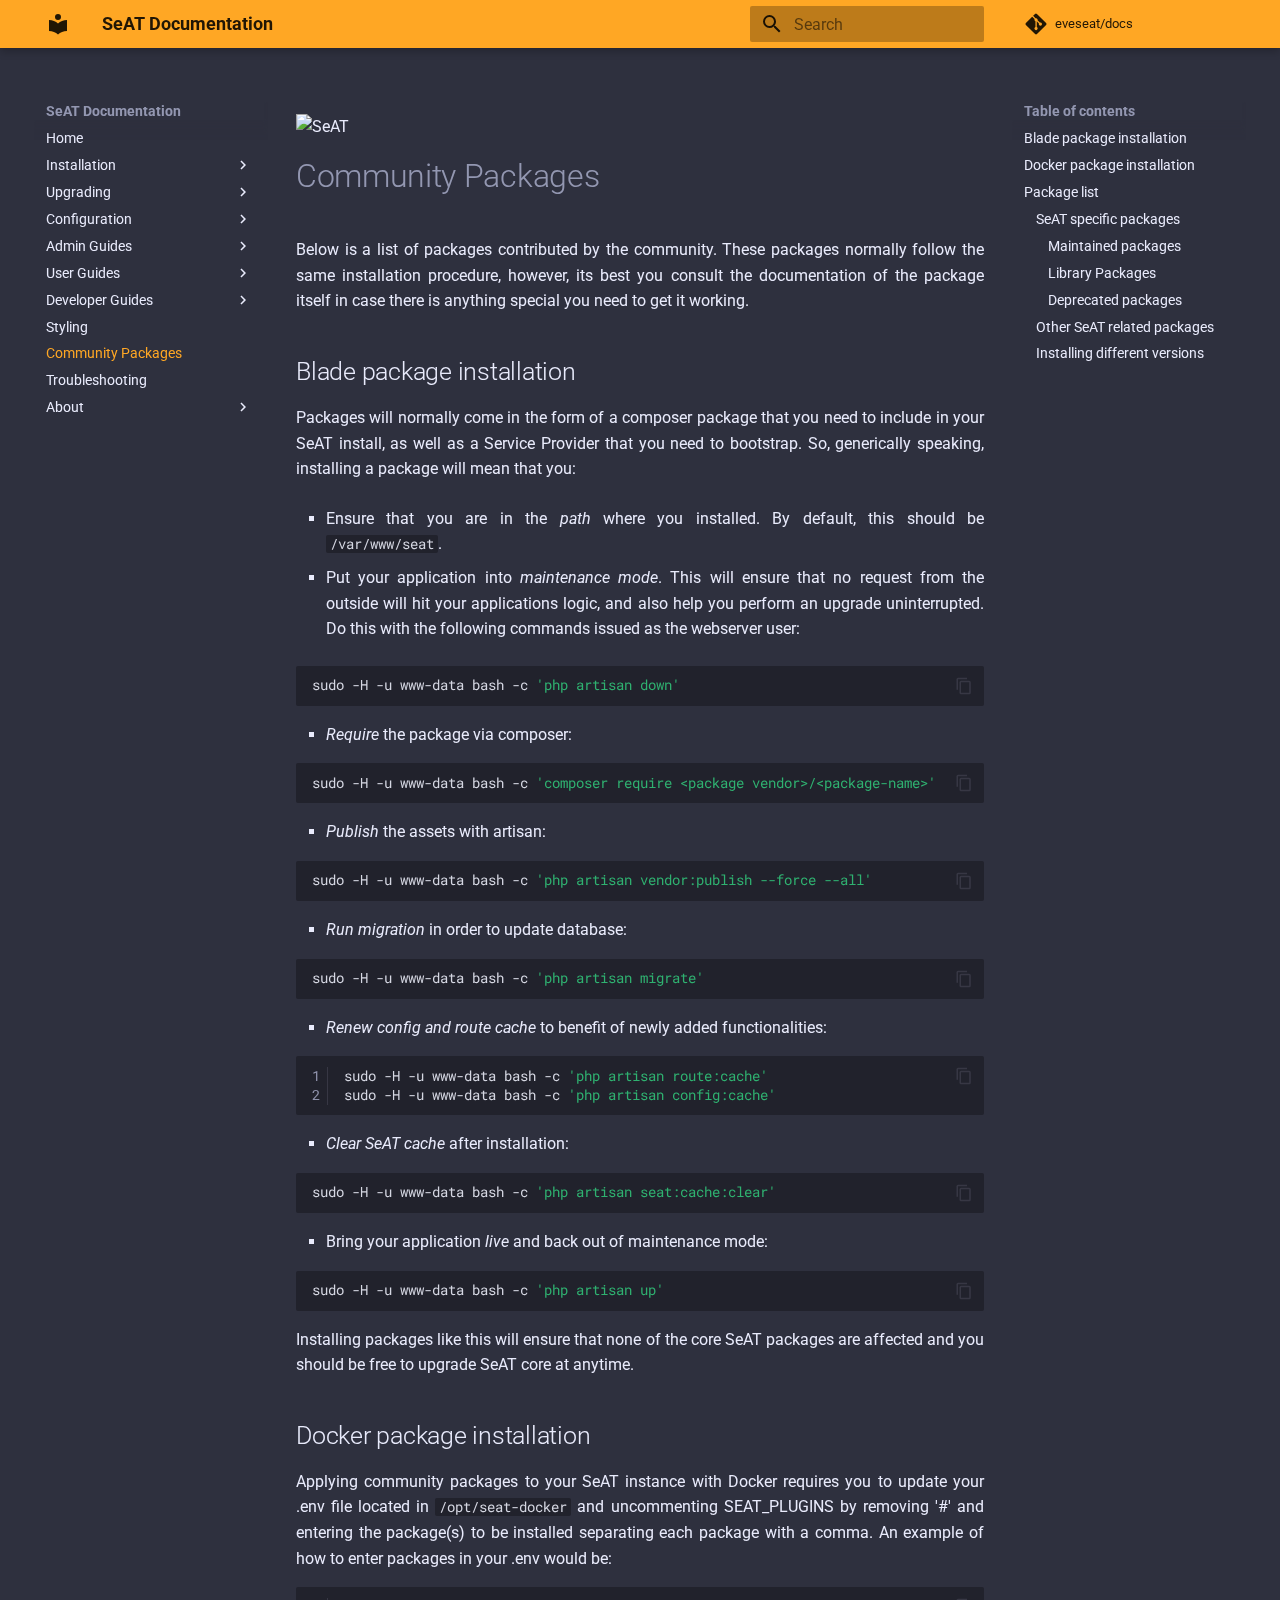
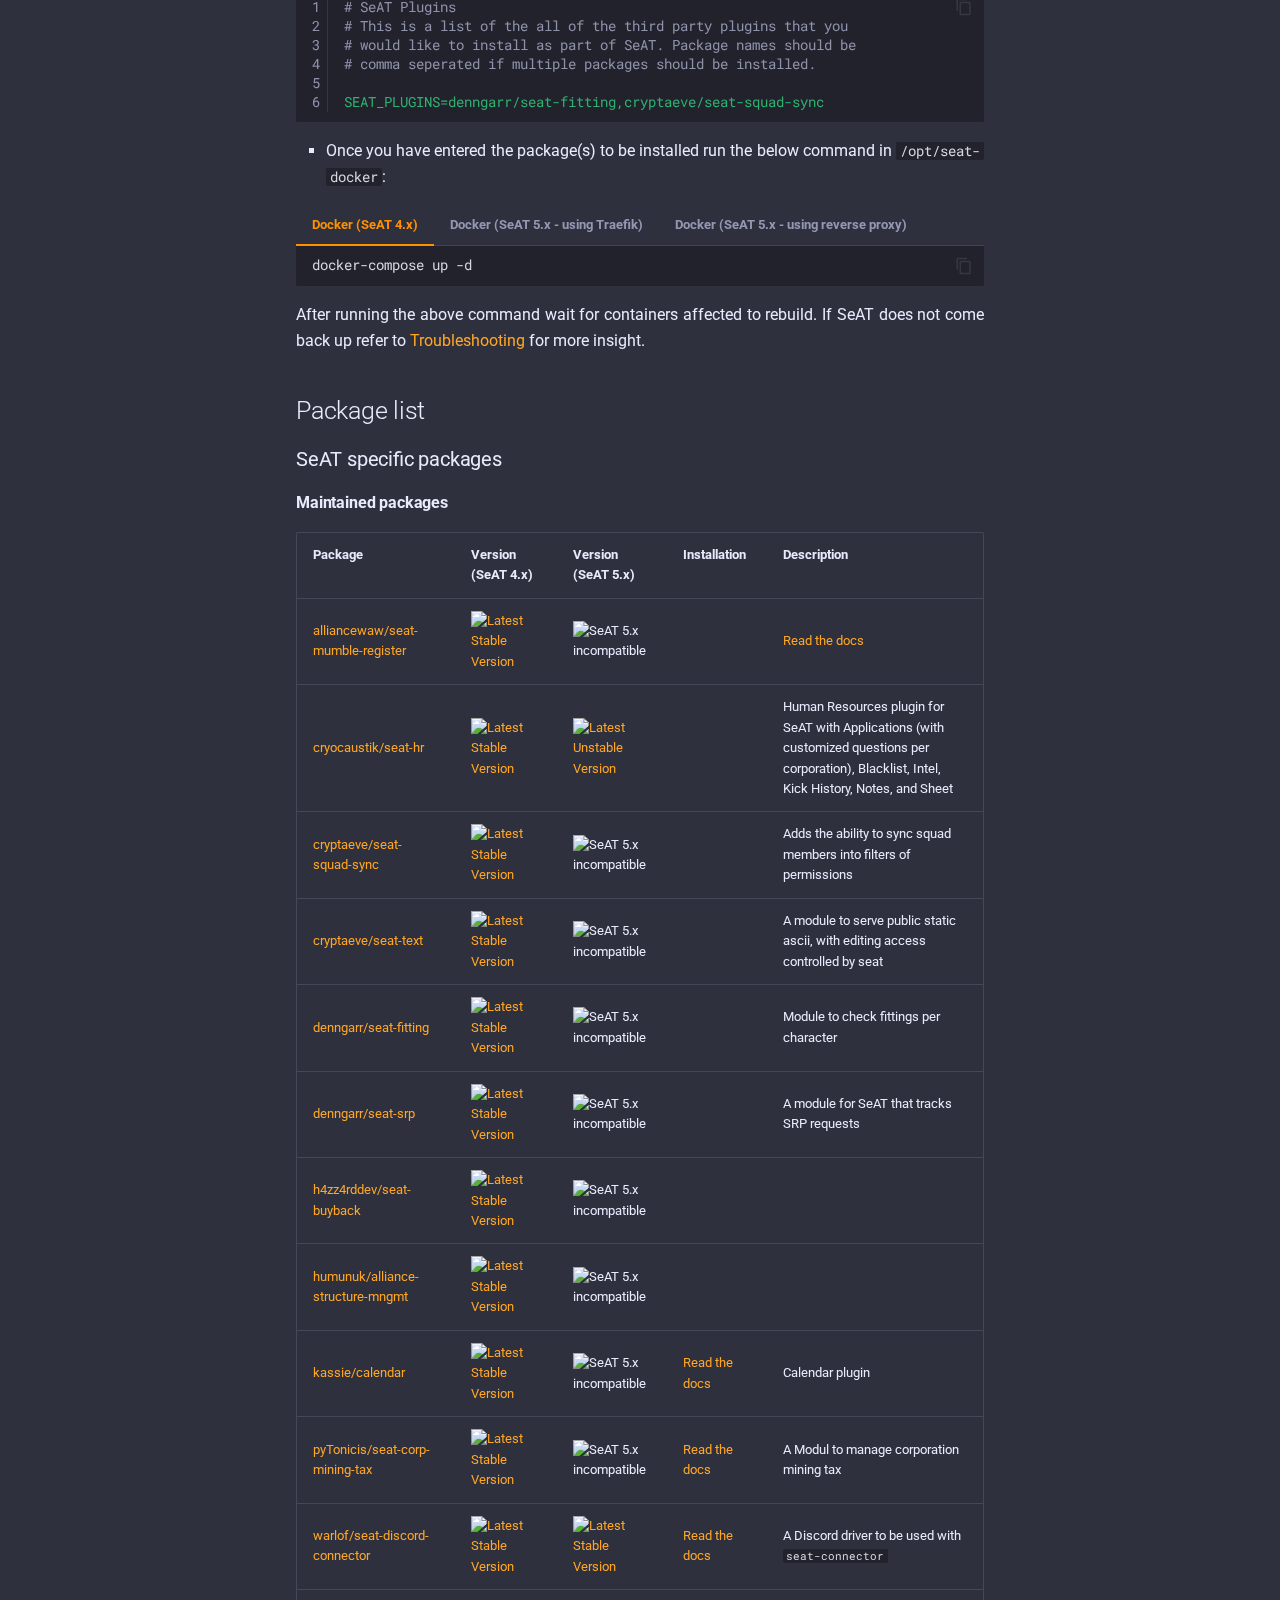
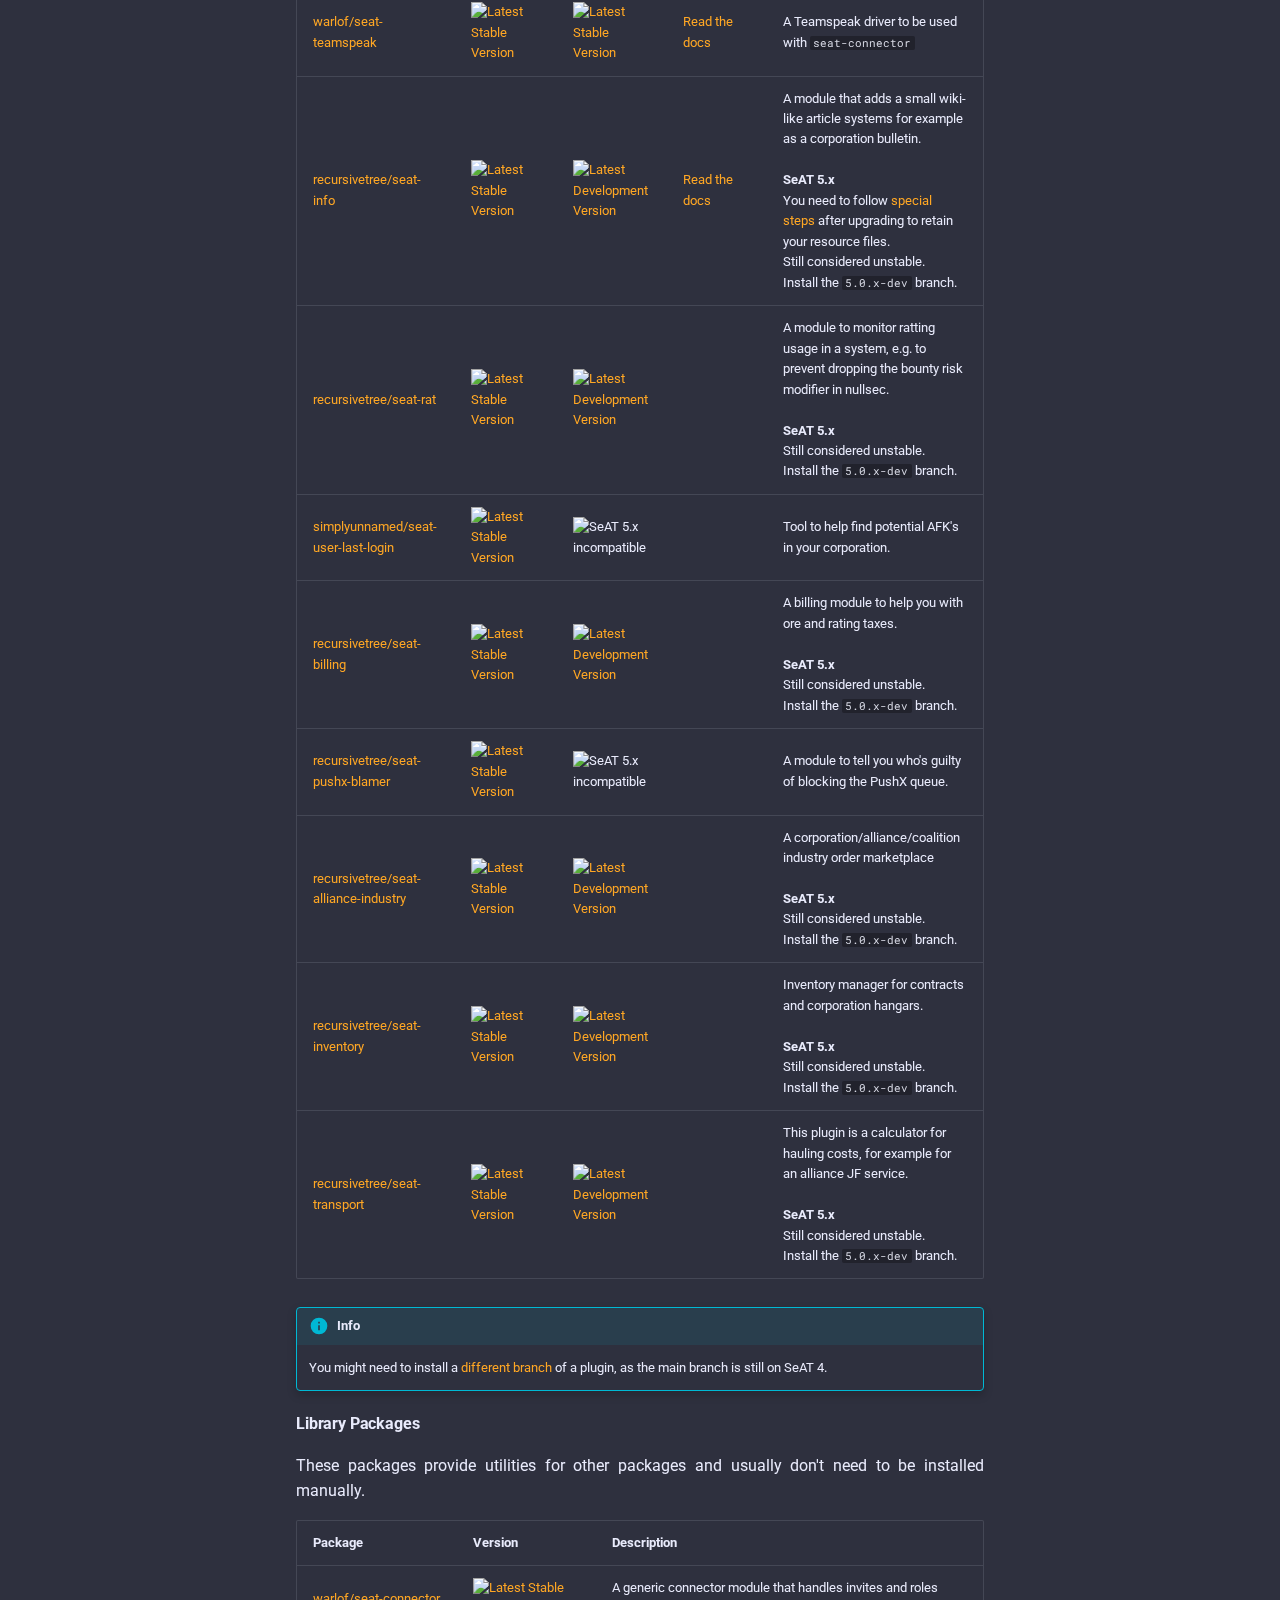
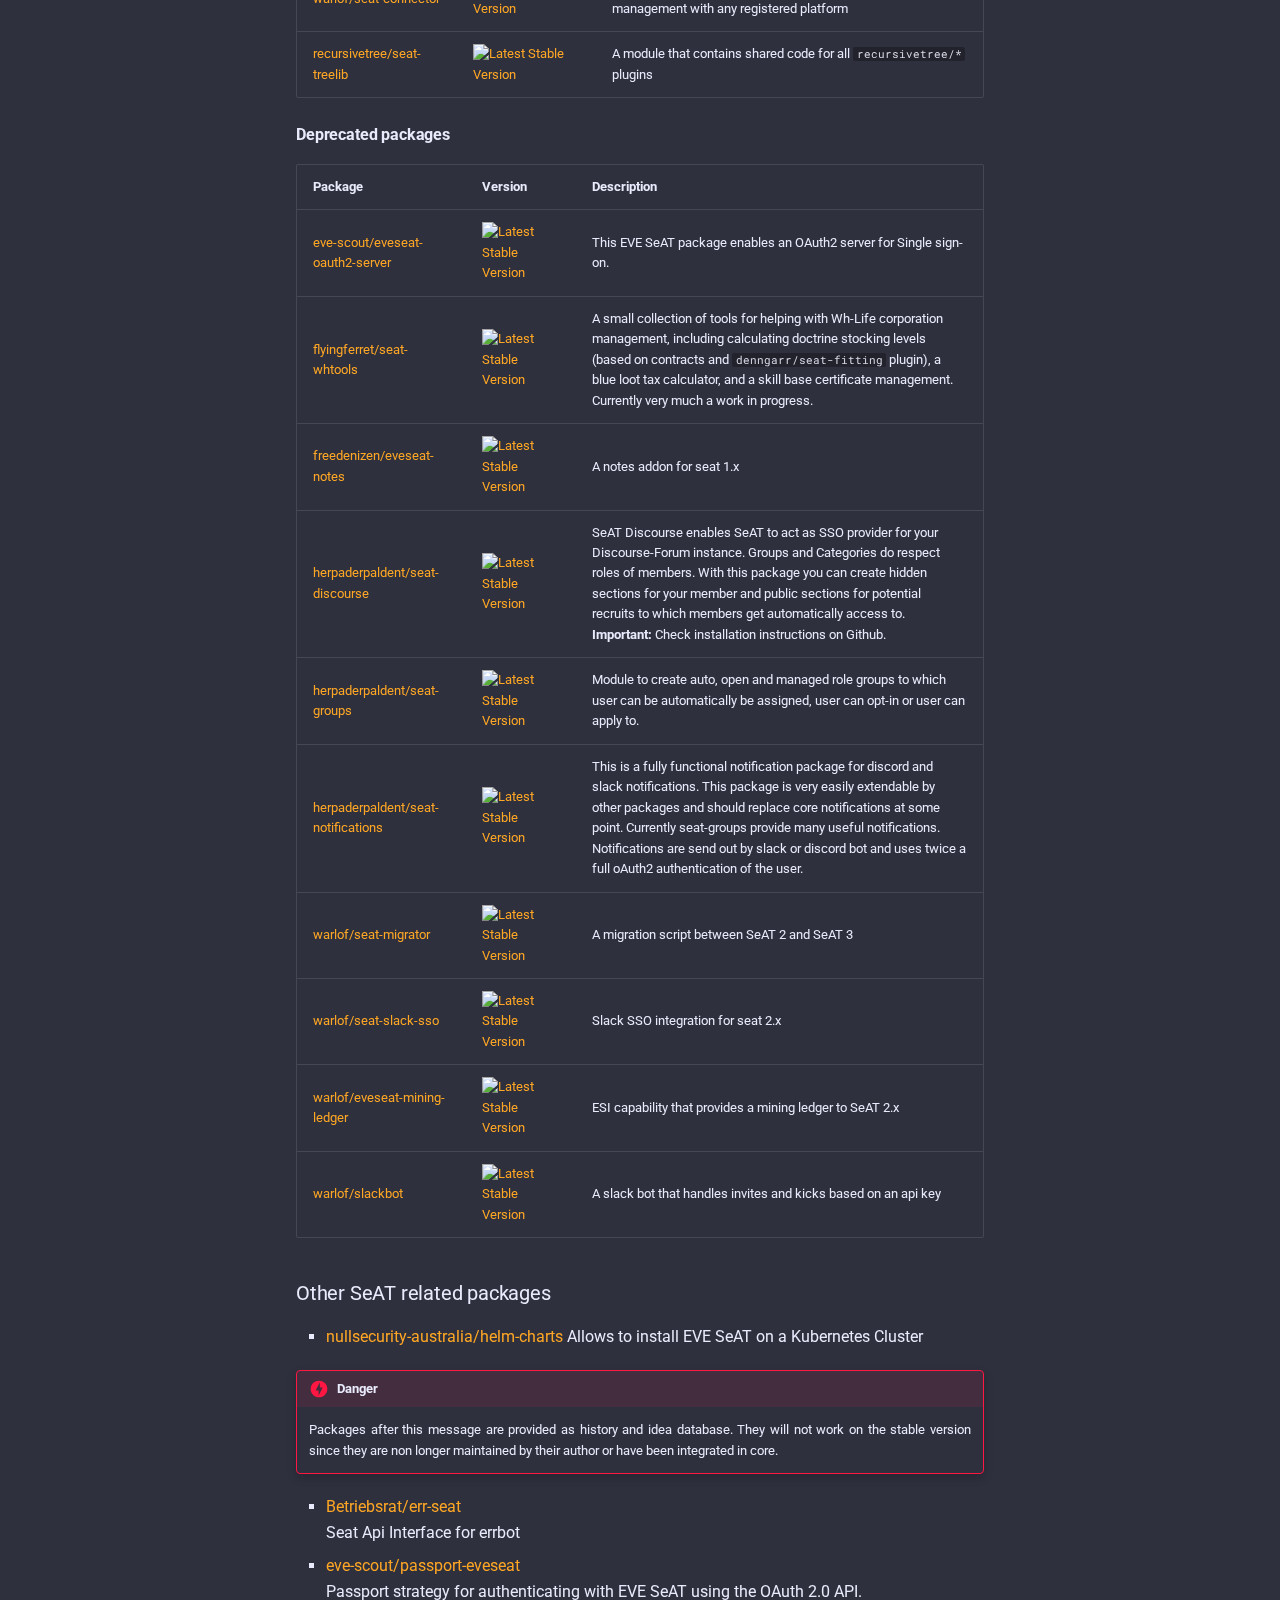
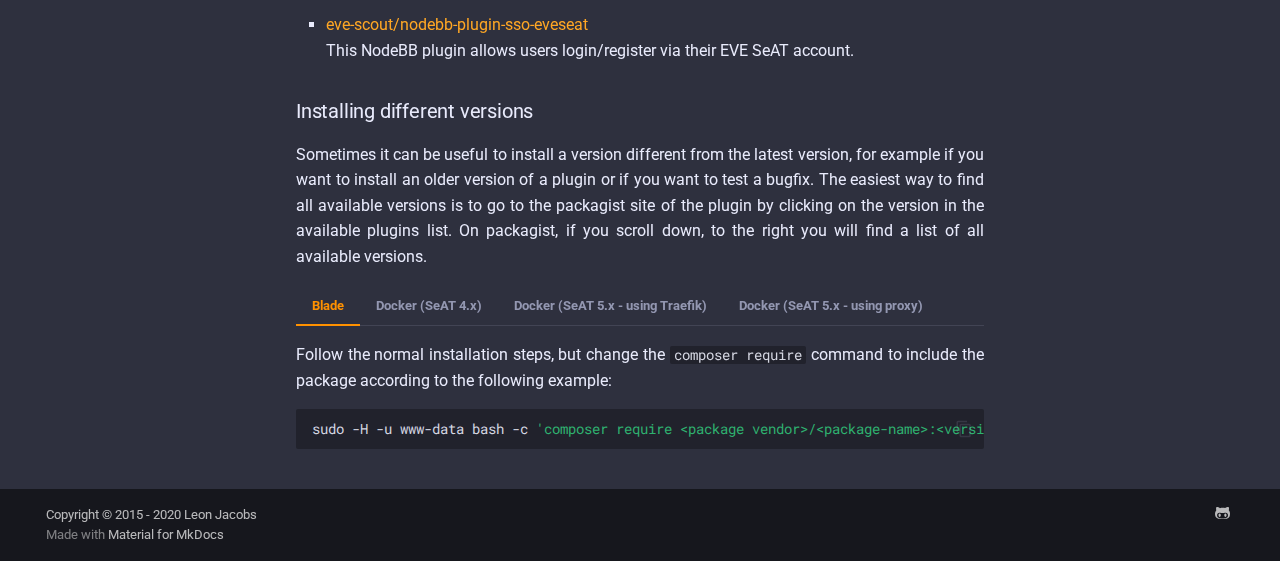
==== commit 50ef9e0b: "Update details for warlof/seat-connector packages" ====
--- a/community_packages/index.html
+++ b/community_packages/index.html
@@ -1577,17 +1577,17 @@
 <td>A Modul to manage corporation mining tax</td>
 </tr>
 <tr>
-<td><a href="https://github.com/warlof/seat-discord-connector">warlof/seat-discord-connector</a></td>
+<td><a href="https://github.com/zenobio93/seat-discord-connector">warlof/seat-discord-connector</a></td>
+<td><a href="https://packagist.org/packages/warlof/seat-discord-connector#5.1.1"><img alt="Latest Stable Version" src="https://img.shields.io/github/v/tag/zenobio93/seat-discord-connector?filter=5.*&style=flat-square&label=stable&color=%2328a3df" /></a></td>
 <td><a href="https://packagist.org/packages/warlof/seat-discord-connector"><img alt="Latest Stable Version" src="https://poser.pugx.org/warlof/seat-discord-connector/v/stable?style=flat-square" /></a></td>
-<td><img alt="SeAT 5.x incompatible" src="https://img.shields.io/badge/SeAT%205.x-not--available--yett-critical?style=flat-square" /></td>
-<td></td>
-<td><a href="https://github.com/warlof/seat-discord-connector/blob/5.0.x/README.md">Read the docs</a></td>
-</tr>
-<tr>
-<td><a href="https://github.com/warlof/seat-teamspeak">warlof/seat-teamspeak</a></td>
+<td><a href="https://github.com/zenobio93/seat-discord-connector/blob/6.0.x/README.md">Read the docs</a></td>
+<td>A Discord driver to be used with <code>seat-connector</code></td>
+</tr>
+<tr>
+<td><a href="https://github.com/zenobio93/seat-teamspeak">warlof/seat-teamspeak</a></td>
+<td><a href="https://packagist.org/packages/warlof/seat-teamspeak#5.1.0"><img alt="Latest Stable Version" src="https://img.shields.io/github/v/tag/zenobio93/seat-teamspeak?filter=5.*&style=flat-square&label=stable&color=%2328a3df" /></a></td>
 <td><a href="https://packagist.org/packages/warlof/seat-teamspeak"><img alt="Latest Stable Version" src="https://poser.pugx.org/warlof/seat-teamspeak/v/stable?style=flat-square" /></a></td>
-<td><img alt="SeAT 5.x incompatible" src="https://img.shields.io/badge/SeAT%205.x-not--available--yett-critical?style=flat-square" /></td>
-<td><a href="https://github.com/warlof/seat-teamspeak/blob/5.0.x/README.md">Read the docs</a></td>
+<td><a href="https://github.com/zenobio93/seat-teamspeak/blob/6.0.x/README.md">Read the docs</a></td>
 <td>A Teamspeak driver to be used with <code>seat-connector</code></td>
 </tr>
 <tr>
@@ -1664,7 +1664,7 @@
 </thead>
 <tbody>
 <tr>
-<td><a href="https://github.com/warlof/seat-connector">warlof/seat-connector</a></td>
+<td><a href="https://github.com/zenobio93/seat-connector">warlof/seat-connector</a></td>
 <td><a href="https://packagist.org/packages/warlof/seat-connector"><img alt="Latest Stable Version" src="https://poser.pugx.org/warlof/seat-connector/v/stable?style=flat-square" /></a></td>
 <td>A generic connector module that handles invites and roles management with any registered platform</td>
 </tr>
@@ -1858,4 +1858,4 @@
       
     
   </body>
-</html>+</html>
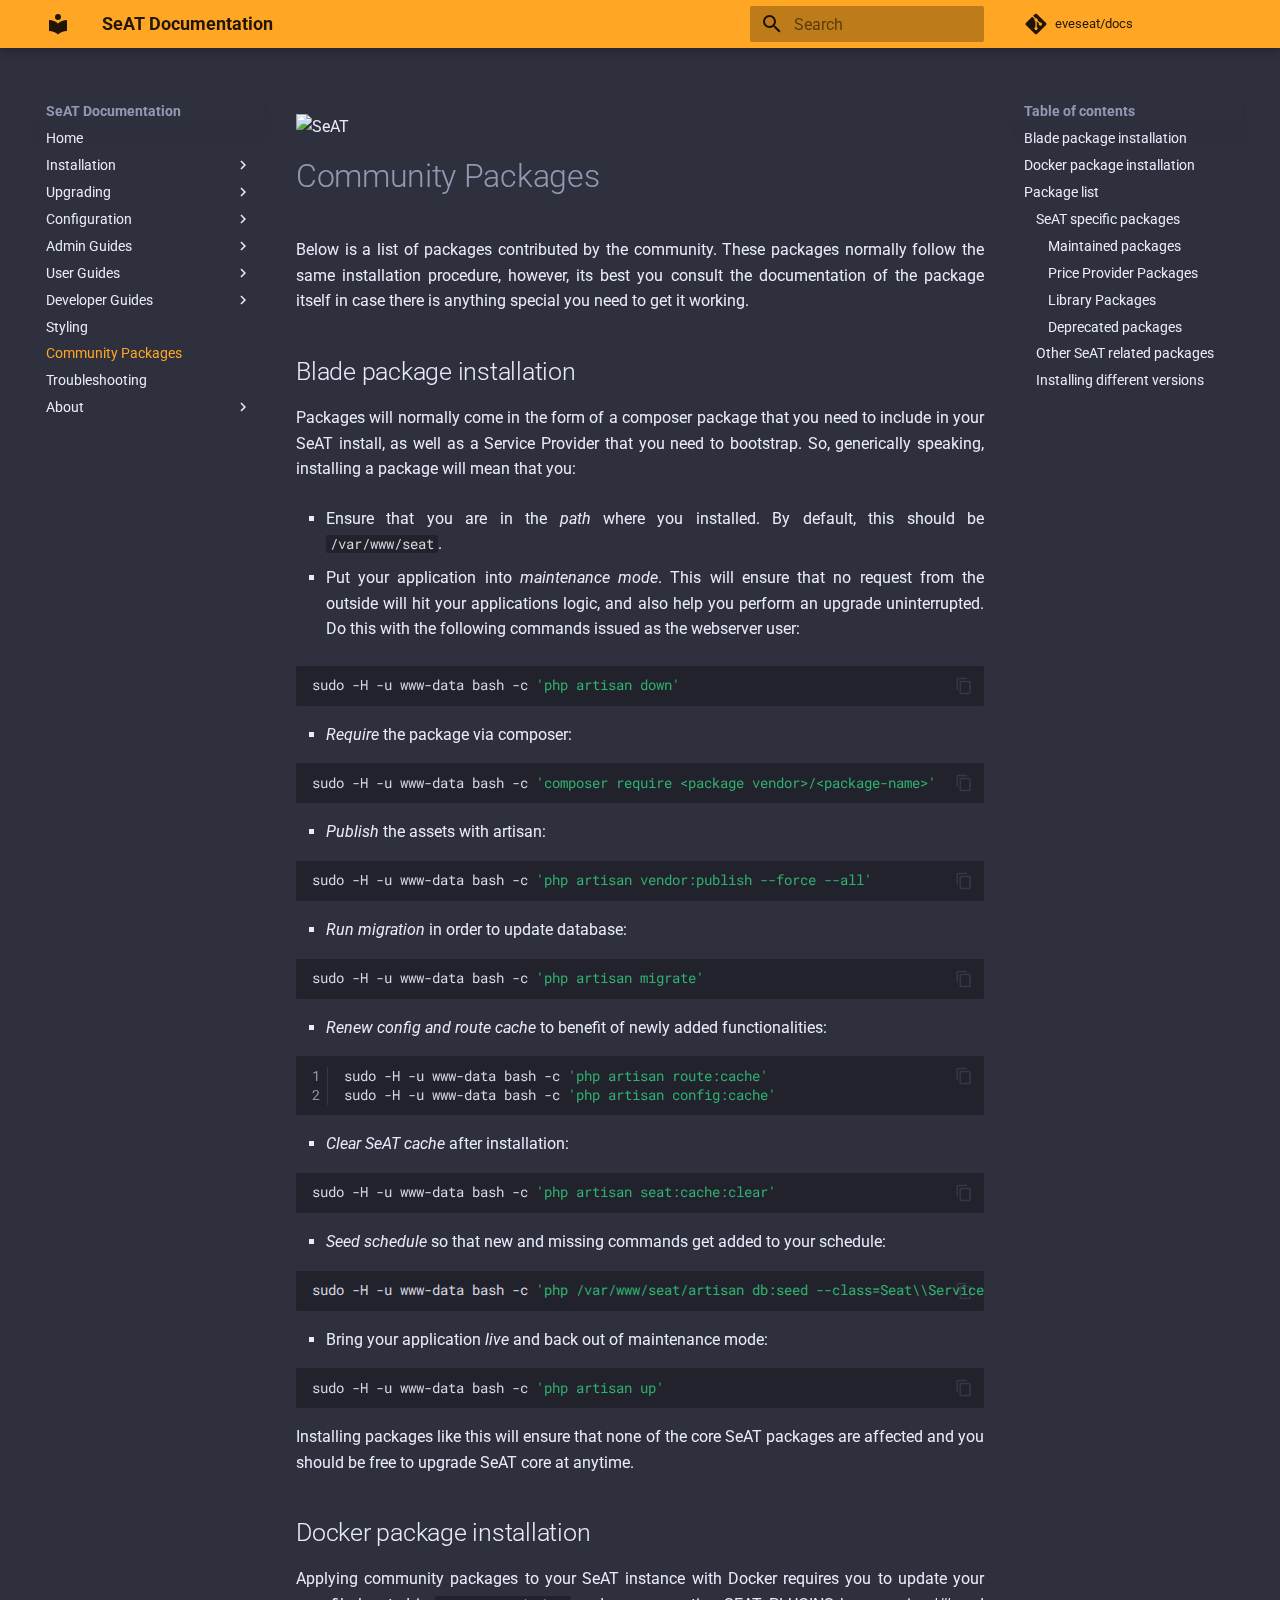
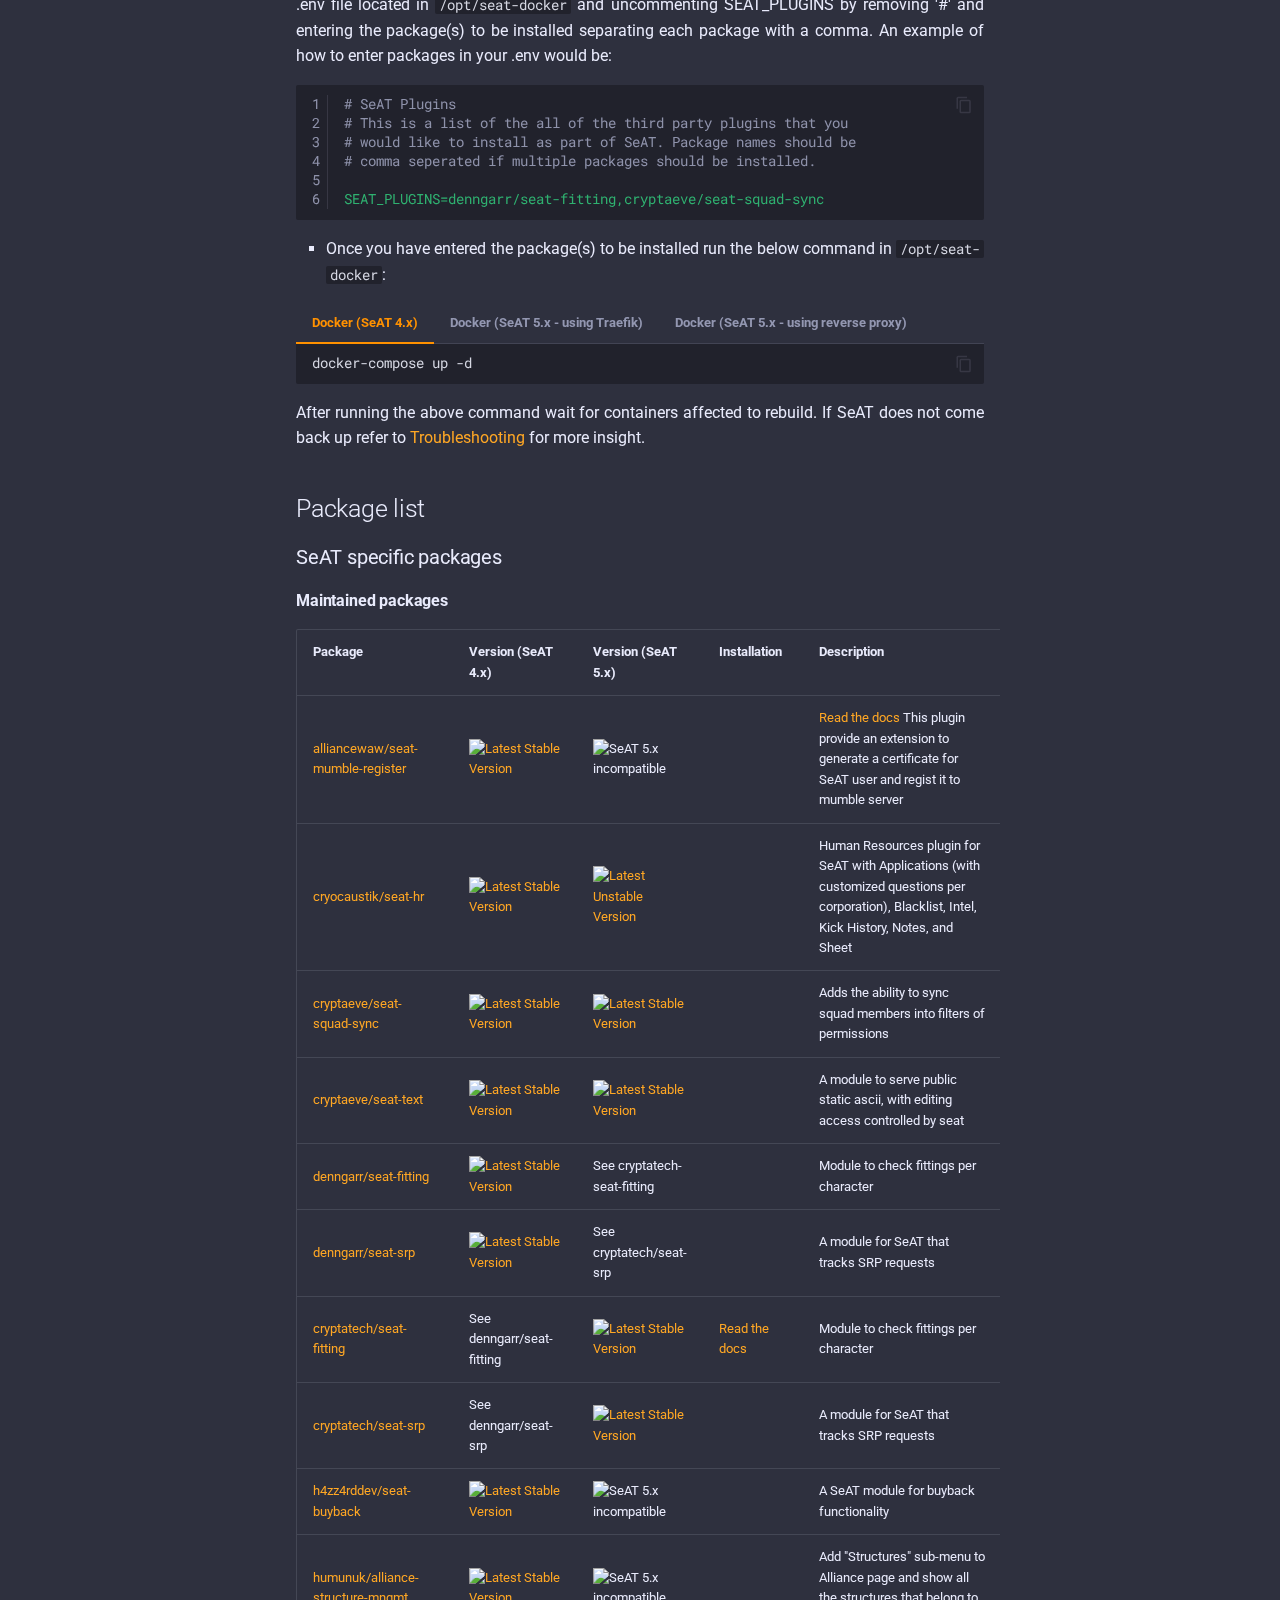
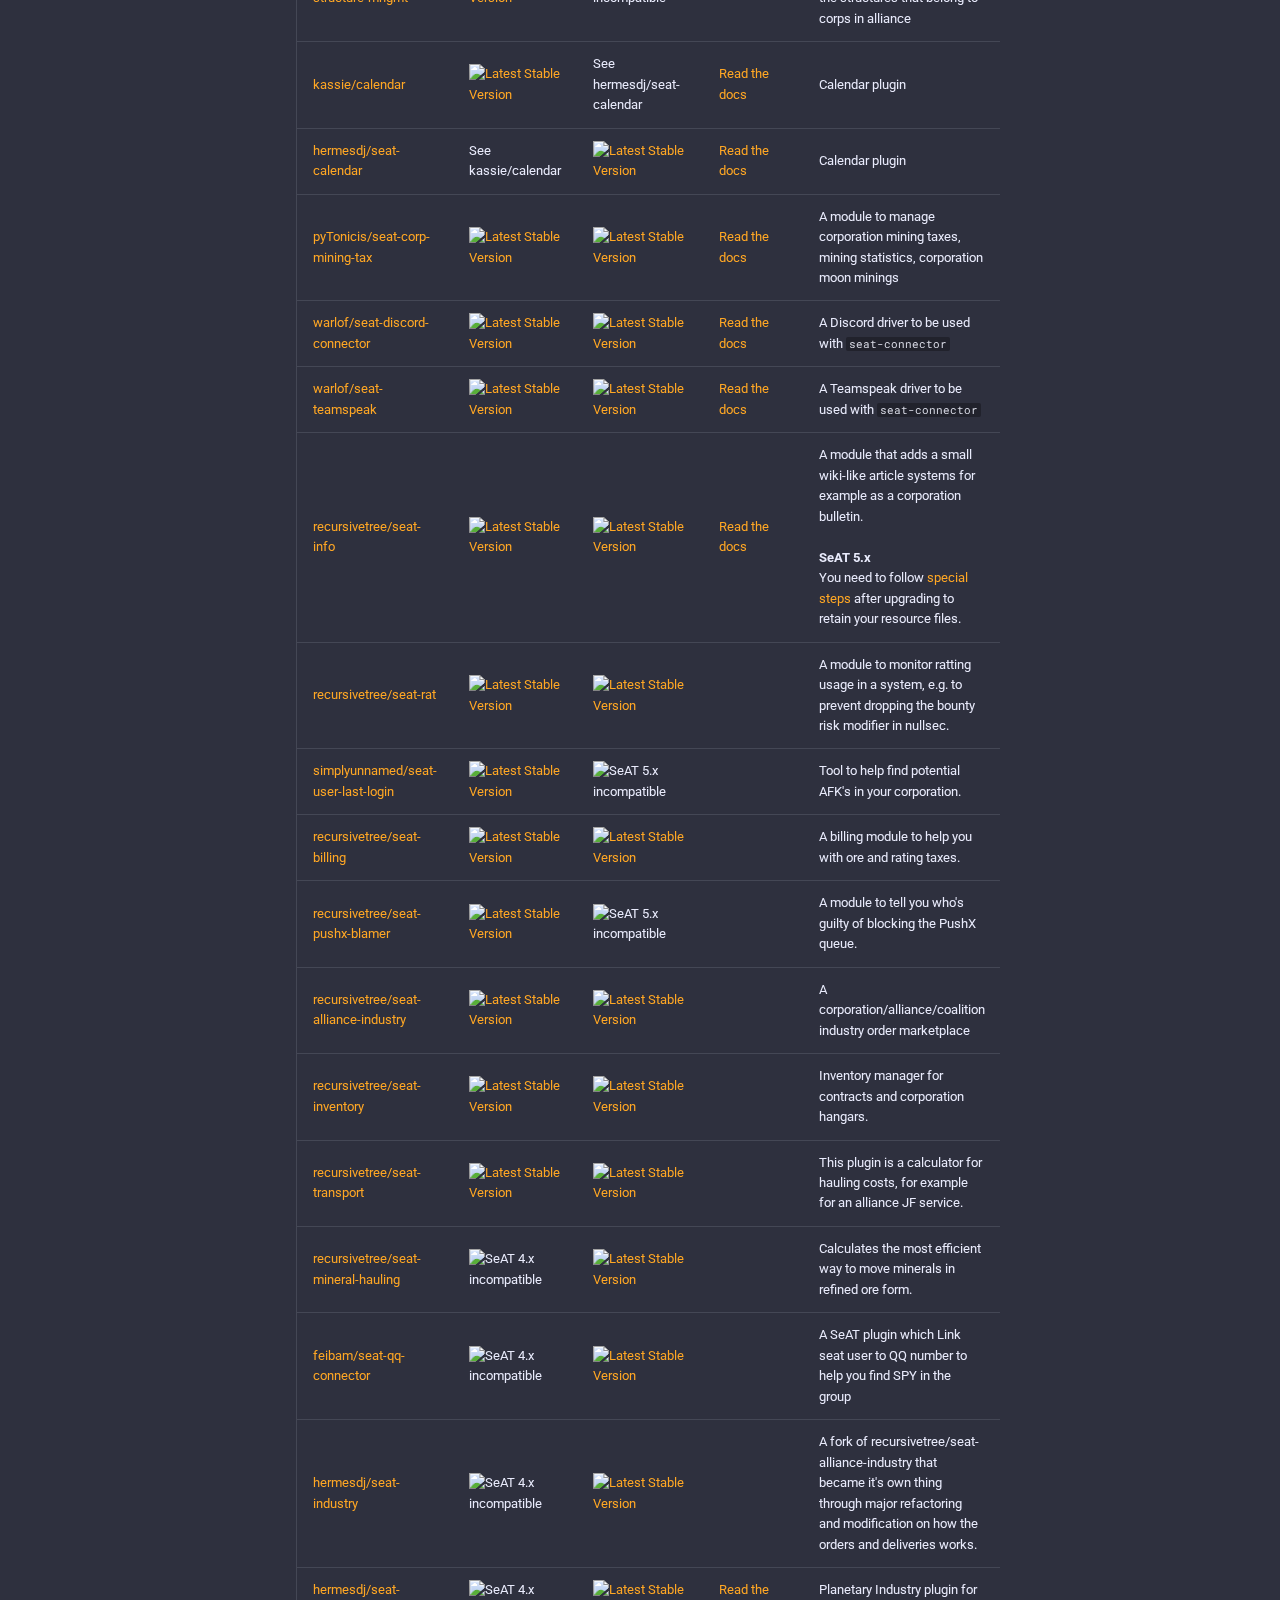
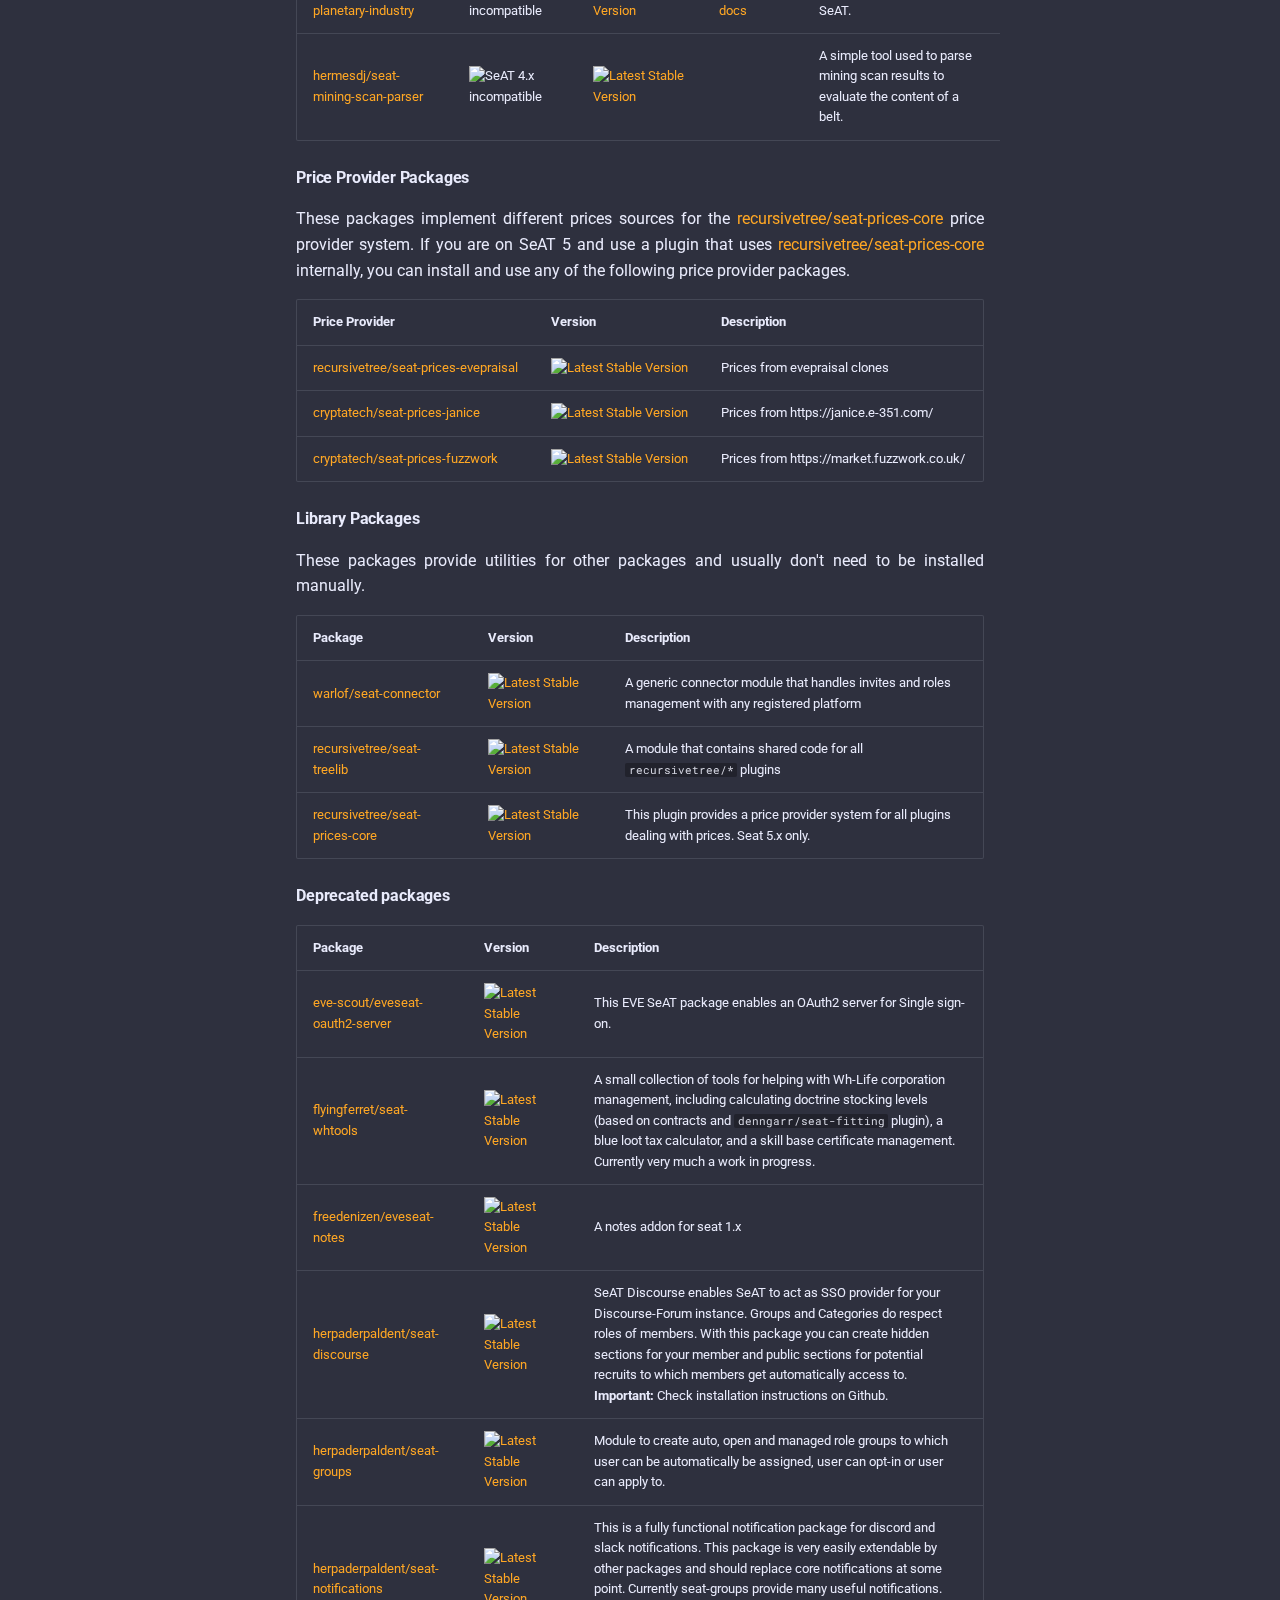
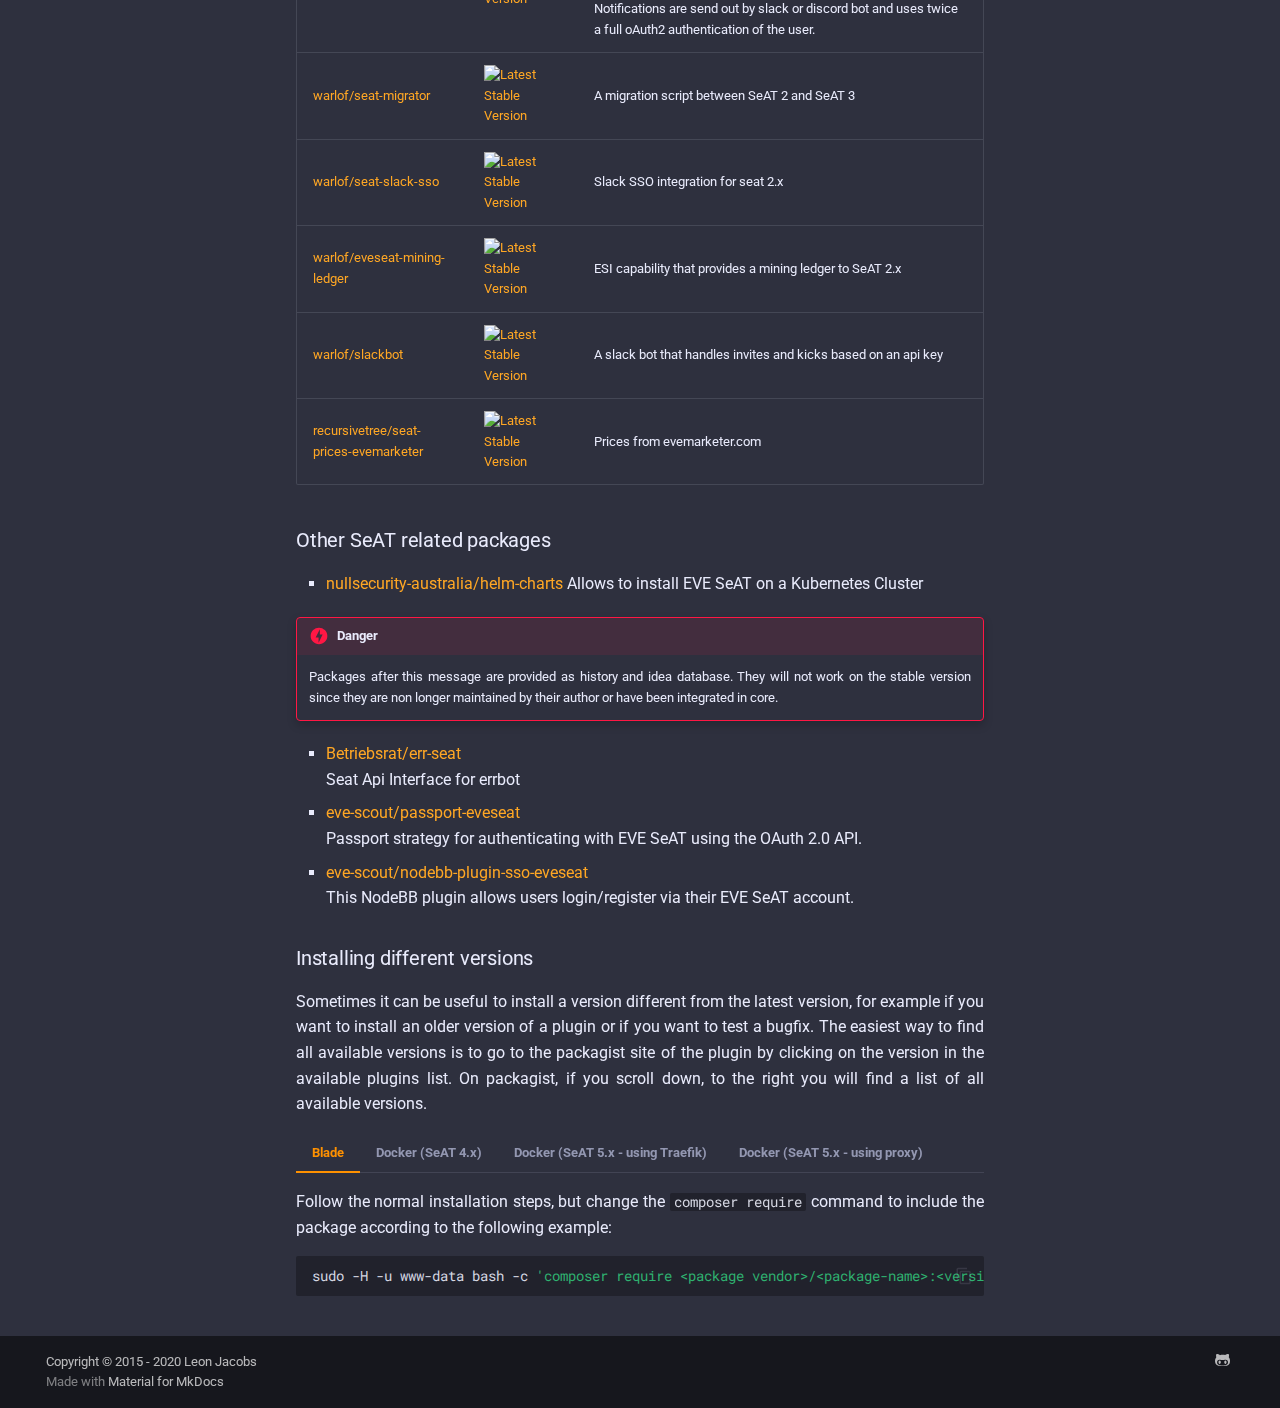
==== commit 669ec287: "Deployed 4b19c83 with MkDocs version: 1.4.2" ====
--- a/community_packages/index.html
+++ b/community_packages/index.html
@@ -975,6 +975,48 @@
   
   
     <li class="md-nav__item">
+      <a href="../developer_guides/core_package_breakdown/" class="md-nav__link">
+        Core Package Breakdown
+      </a>
+    </li>
+  
+
+            
+          
+            
+              
+  
+  
+  
+    <li class="md-nav__item">
+      <a href="../developer_guides/package_development/" class="md-nav__link">
+        Package Development
+      </a>
+    </li>
+  
+
+            
+          
+            
+              
+  
+  
+  
+    <li class="md-nav__item">
+      <a href="../developer_guides/development_tips/" class="md-nav__link">
+        Development Tips
+      </a>
+    </li>
+  
+
+            
+          
+            
+              
+  
+  
+  
+    <li class="md-nav__item">
       <a href="../developer_guides/job_queue_flow/" class="md-nav__link">
         Job Queue Flow
       </a>
@@ -989,50 +1031,8 @@
   
   
     <li class="md-nav__item">
-      <a href="../developer_guides/development_tips/" class="md-nav__link">
-        Development Tips
-      </a>
-    </li>
-  
-
-            
-          
-            
-              
-  
-  
-  
-    <li class="md-nav__item">
       <a href="../developer_guides/notifications_implementation/" class="md-nav__link">
         Notifications Implementation
-      </a>
-    </li>
-  
-
-            
-          
-            
-              
-  
-  
-  
-    <li class="md-nav__item">
-      <a href="../developer_guides/core_package_breakdown/" class="md-nav__link">
-        Core Package Breakdown
-      </a>
-    </li>
-  
-
-            
-          
-            
-              
-  
-  
-  
-    <li class="md-nav__item">
-      <a href="../developer_guides/package_development/" class="md-nav__link">
-        Package Development
       </a>
     </li>
   
@@ -1167,6 +1167,13 @@
 </li>
         
           <li class="md-nav__item">
+  <a href="#price-provider-packages" class="md-nav__link">
+    Price Provider Packages
+  </a>
+  
+</li>
+        
+          <li class="md-nav__item">
   <a href="#library-packages" class="md-nav__link">
     Library Packages
   </a>
@@ -1349,6 +1356,13 @@
           <li class="md-nav__item">
   <a href="#maintained-packages" class="md-nav__link">
     Maintained packages
+  </a>
+  
+</li>
+        
+          <li class="md-nav__item">
+  <a href="#price-provider-packages" class="md-nav__link">
+    Price Provider Packages
   </a>
   
 </li>
@@ -1453,24 +1467,29 @@
 <div class="language-bash highlight"><pre><span></span><code><span id="__span-5-1"><a id="__codelineno-5-1" name="__codelineno-5-1" href="#__codelineno-5-1"></a>sudo<span class="w"> </span>-H<span class="w"> </span>-u<span class="w"> </span>www-data<span class="w"> </span>bash<span class="w"> </span>-c<span class="w"> </span><span class="s1">&#39;php artisan seat:cache:clear&#39;</span>
 </span></code></pre></div>
 <ul>
+<li><em>Seed schedule</em> so that new and missing commands get added to your schedule:</li>
+</ul>
+<div class="language-bash highlight"><pre><span></span><code><span id="__span-6-1"><a id="__codelineno-6-1" name="__codelineno-6-1" href="#__codelineno-6-1"></a>sudo<span class="w"> </span>-H<span class="w"> </span>-u<span class="w"> </span>www-data<span class="w"> </span>bash<span class="w"> </span>-c<span class="w"> </span><span class="s1">&#39;php /var/www/seat/artisan db:seed --class=Seat\\Services\\Database\\Seeders\\PluginDatabaseSeeder&#39;</span>
+</span></code></pre></div>
+<ul>
 <li>Bring your application <em>live</em> and back out of maintenance mode:</li>
 </ul>
-<div class="language-bash highlight"><pre><span></span><code><span id="__span-6-1"><a id="__codelineno-6-1" name="__codelineno-6-1" href="#__codelineno-6-1"></a>sudo<span class="w"> </span>-H<span class="w"> </span>-u<span class="w"> </span>www-data<span class="w"> </span>bash<span class="w"> </span>-c<span class="w"> </span><span class="s1">&#39;php artisan up&#39;</span>
+<div class="language-bash highlight"><pre><span></span><code><span id="__span-7-1"><a id="__codelineno-7-1" name="__codelineno-7-1" href="#__codelineno-7-1"></a>sudo<span class="w"> </span>-H<span class="w"> </span>-u<span class="w"> </span>www-data<span class="w"> </span>bash<span class="w"> </span>-c<span class="w"> </span><span class="s1">&#39;php artisan up&#39;</span>
 </span></code></pre></div>
 <p>Installing packages like this will ensure that none of the core SeAT packages are affected and you should be free to upgrade SeAT core at anytime.</p>
 <h2 id="docker-package-installation">Docker package installation<a class="headerlink" href="#docker-package-installation" title="Permanent link">&para;</a></h2>
 <p>Applying community packages to your SeAT instance with Docker requires you to update your .env file located in <code>/opt/seat-docker</code> and uncommenting SEAT_PLUGINS by removing '#' and entering the package(s) to be installed separating each package with a comma. An example of how to enter packages in your .env would be:</p>
-<div class="language-yaml highlight"><table class="highlighttable"><tr><td class="linenos"><div class="linenodiv"><pre><span></span><span class="normal"><a href="#__codelineno-7-1">1</a></span>
-<span class="normal"><a href="#__codelineno-7-2">2</a></span>
-<span class="normal"><a href="#__codelineno-7-3">3</a></span>
-<span class="normal"><a href="#__codelineno-7-4">4</a></span>
-<span class="normal"><a href="#__codelineno-7-5">5</a></span>
-<span class="normal"><a href="#__codelineno-7-6">6</a></span></pre></div></td><td class="code"><div><pre><span></span><code><span id="__span-7-1"><a id="__codelineno-7-1" name="__codelineno-7-1"></a><span class="c1"># SeAT Plugins</span>
-</span><span id="__span-7-2"><a id="__codelineno-7-2" name="__codelineno-7-2"></a><span class="c1"># This is a list of the all of the third party plugins that you</span>
-</span><span id="__span-7-3"><a id="__codelineno-7-3" name="__codelineno-7-3"></a><span class="c1"># would like to install as part of SeAT. Package names should be</span>
-</span><span id="__span-7-4"><a id="__codelineno-7-4" name="__codelineno-7-4"></a><span class="c1"># comma seperated if multiple packages should be installed.</span>
-</span><span id="__span-7-5"><a id="__codelineno-7-5" name="__codelineno-7-5"></a>
-</span><span id="__span-7-6"><a id="__codelineno-7-6" name="__codelineno-7-6"></a><span class="l l-Scalar l-Scalar-Plain">SEAT_PLUGINS=denngarr/seat-fitting,cryptaeve/seat-squad-sync</span>
+<div class="language-yaml highlight"><table class="highlighttable"><tr><td class="linenos"><div class="linenodiv"><pre><span></span><span class="normal"><a href="#__codelineno-8-1">1</a></span>
+<span class="normal"><a href="#__codelineno-8-2">2</a></span>
+<span class="normal"><a href="#__codelineno-8-3">3</a></span>
+<span class="normal"><a href="#__codelineno-8-4">4</a></span>
+<span class="normal"><a href="#__codelineno-8-5">5</a></span>
+<span class="normal"><a href="#__codelineno-8-6">6</a></span></pre></div></td><td class="code"><div><pre><span></span><code><span id="__span-8-1"><a id="__codelineno-8-1" name="__codelineno-8-1"></a><span class="c1"># SeAT Plugins</span>
+</span><span id="__span-8-2"><a id="__codelineno-8-2" name="__codelineno-8-2"></a><span class="c1"># This is a list of the all of the third party plugins that you</span>
+</span><span id="__span-8-3"><a id="__codelineno-8-3" name="__codelineno-8-3"></a><span class="c1"># would like to install as part of SeAT. Package names should be</span>
+</span><span id="__span-8-4"><a id="__codelineno-8-4" name="__codelineno-8-4"></a><span class="c1"># comma seperated if multiple packages should be installed.</span>
+</span><span id="__span-8-5"><a id="__codelineno-8-5" name="__codelineno-8-5"></a>
+</span><span id="__span-8-6"><a id="__codelineno-8-6" name="__codelineno-8-6"></a><span class="l l-Scalar l-Scalar-Plain">SEAT_PLUGINS=denngarr/seat-fitting,cryptaeve/seat-squad-sync</span>
 </span></code></pre></div></td></tr></table></div>
 <ul>
 <li>Once you have entered the package(s) to be installed run the below command in <code>/opt/seat-docker</code>:</li>
@@ -1478,15 +1497,15 @@
 <div class="tabbed-set tabbed-alternate" data-tabs="1:3"><input checked="checked" id="__tabbed_1_1" name="__tabbed_1" type="radio" /><input id="__tabbed_1_2" name="__tabbed_1" type="radio" /><input id="__tabbed_1_3" name="__tabbed_1" type="radio" /><div class="tabbed-labels"><label for="__tabbed_1_1">Docker (SeAT 4.x)</label><label for="__tabbed_1_2">Docker (SeAT 5.x - using Traefik)</label><label for="__tabbed_1_3">Docker (SeAT 5.x - using reverse proxy)</label></div>
 <div class="tabbed-content">
 <div class="tabbed-block">
-<div class="language-bash highlight"><pre><span></span><code><span id="__span-8-1"><a id="__codelineno-8-1" name="__codelineno-8-1" href="#__codelineno-8-1"></a>docker-compose<span class="w"> </span>up<span class="w"> </span>-d
+<div class="language-bash highlight"><pre><span></span><code><span id="__span-9-1"><a id="__codelineno-9-1" name="__codelineno-9-1" href="#__codelineno-9-1"></a>docker-compose<span class="w"> </span>up<span class="w"> </span>-d
 </span></code></pre></div>
 </div>
 <div class="tabbed-block">
-<div class="language-bash highlight"><pre><span></span><code><span id="__span-9-1"><a id="__codelineno-9-1" name="__codelineno-9-1" href="#__codelineno-9-1"></a>docker-compose<span class="w"> </span>-f<span class="w"> </span>docker-compose.yml<span class="w"> </span>-f<span class="w"> </span>docker-compose.mariadb.yml<span class="w"> </span>-f<span class="w"> </span>docker-compose.traefik.yml<span class="w"> </span>-d<span class="w"> </span>up
+<div class="language-bash highlight"><pre><span></span><code><span id="__span-10-1"><a id="__codelineno-10-1" name="__codelineno-10-1" href="#__codelineno-10-1"></a>docker<span class="w"> </span>compose<span class="w"> </span>-f<span class="w"> </span>docker-compose.yml<span class="w"> </span>-f<span class="w"> </span>docker-compose.mariadb.yml<span class="w"> </span>-f<span class="w"> </span>docker-compose.traefik.yml<span class="w"> </span>up<span class="w"> </span>-d
 </span></code></pre></div>
 </div>
 <div class="tabbed-block">
-<div class="language-bash highlight"><pre><span></span><code><span id="__span-10-1"><a id="__codelineno-10-1" name="__codelineno-10-1" href="#__codelineno-10-1"></a>docker-compose<span class="w"> </span>-f<span class="w"> </span>docker-compose.yml<span class="w"> </span>-f<span class="w"> </span>docker-compose.mariadb.yml<span class="w"> </span>-f<span class="w"> </span>docker-compose.proxy.yml<span class="w"> </span>-d<span class="w"> </span>up
+<div class="language-bash highlight"><pre><span></span><code><span id="__span-11-1"><a id="__codelineno-11-1" name="__codelineno-11-1" href="#__codelineno-11-1"></a>docker<span class="w"> </span>compose<span class="w"> </span>-f<span class="w"> </span>docker-compose.yml<span class="w"> </span>-f<span class="w"> </span>docker-compose.mariadb.yml<span class="w"> </span>-f<span class="w"> </span>docker-compose.proxy.yml<span class="w"> </span>up<span class="w"> </span>-d
 </span></code></pre></div>
 </div>
 </div>
@@ -1511,7 +1530,7 @@
 <td><a href="https://packagist.org/packages/alliancewaw/seat-mumble-register"><img alt="Latest Stable Version" src="https://poser.pugx.org/alliancewaw/seat-mumble-register/v/stable?style=flat-square" /></a></td>
 <td><img alt="SeAT 5.x incompatible" src="https://img.shields.io/badge/SeAT%205.x-not--available--yett-critical?style=flat-square" /></td>
 <td></td>
-<td><a href="https://github.com/waw-eve/seat-mumble-register-backend/blob/main/README.md">Read the docs</a></td>
+<td><a href="https://github.com/waw-eve/seat-mumble-register-backend/blob/main/README.md">Read the docs</a>                                                     This plugin provide an extension to generate a certificate for SeAT user and regist it to mumble server</td>
 </tr>
 <tr>
 <td><a href="https://github.com/cryocaustik/seat-hr">cryocaustik/seat-hr</a></td>
@@ -1522,29 +1541,43 @@
 </tr>
 <tr>
 <td><a href="https://github.com/crypta-eve/seat-squad-sync">cryptaeve/seat-squad-sync</a></td>
-<td><a href="https://packagist.org/packages/crypta-eve/seat-squad-sync"><img alt="Latest Stable Version" src="https://poser.pugx.org/cryptaeve/seat-squad-sync/v/stable?style=flat-square" /></a></td>
-<td><img alt="SeAT 5.x incompatible" src="https://img.shields.io/badge/SeAT%205.x-not--available--yett-critical?style=flat-square" /></td>
+<td><a href="https://packagist.org/packages/cryptaeve/seat-squad-sync"><img alt="Latest Stable Version" src="https://img.shields.io/github/v/tag/crypta-tech/seat-squad-sync?filter=4.*&amp;style=flat-square&amp;label=stable&amp;color=%2328a3df" /></a></td>
+<td><a href="https://packagist.org/packages/cryptaeve/seat-squad-sync"><img alt="Latest Stable Version" src="https://poser.pugx.org/cryptaeve/seat-squad-sync/v/stable?style=flat-square" /></a></td>
 <td></td>
 <td>Adds the ability to sync squad members into filters of permissions</td>
 </tr>
 <tr>
 <td><a href="https://github.com/crypta-eve/seat-text">cryptaeve/seat-text</a></td>
-<td><a href="https://packagist.org/packages/crypta-eve/seat-text"><img alt="Latest Stable Version" src="https://poser.pugx.org/cryptaeve/seat-text/v/stable?style=flat-square" /></a></td>
-<td><img alt="SeAT 5.x incompatible" src="https://img.shields.io/badge/SeAT%205.x-not--available--yett-critical?style=flat-square" /></td>
+<td><a href="https://packagist.org/packages/cryptaeve/seat-text"><img alt="Latest Stable Version" src="https://img.shields.io/github/v/tag/crypta-tech/seat-text?filter=1.*&amp;style=flat-square&amp;label=stable&amp;color=%2328a3df" /></a></td>
+<td><a href="https://packagist.org/packages/cryptaeve/seat-text"><img alt="Latest Stable Version" src="https://poser.pugx.org/cryptaeve/seat-text/v/stable?style=flat-square" /></a></td>
 <td></td>
 <td>A module to serve public static ascii, with editing access controlled by seat</td>
 </tr>
 <tr>
 <td><a href="https://github.com/dysath/seat-fitting">denngarr/seat-fitting</a></td>
 <td><a href="https://packagist.org/packages/denngarr/seat-fitting"><img alt="Latest Stable Version" src="https://poser.pugx.org/denngarr/seat-fitting/v/stable?style=flat-square" /></a></td>
-<td><img alt="SeAT 5.x incompatible" src="https://img.shields.io/badge/SeAT%205.x-not--available--yett-critical?style=flat-square" /></td>
+<td>See cryptatech-seat-fitting</td>
 <td></td>
 <td>Module to check fittings per character</td>
 </tr>
 <tr>
 <td><a href="https://github.com/dysath/seat-srp">denngarr/seat-srp</a></td>
 <td><a href="https://packagist.org/packages/denngarr/seat-srp"><img alt="Latest Stable Version" src="https://poser.pugx.org/denngarr/seat-srp/v/stable?style=flat-square" /></a></td>
-<td><img alt="SeAT 5.x incompatible" src="https://img.shields.io/badge/SeAT%205.x-not--available--yett-critical?style=flat-square" /></td>
+<td>See cryptatech/seat-srp</td>
+<td></td>
+<td>A module for SeAT that tracks SRP requests</td>
+</tr>
+<tr>
+<td><a href="https://github.com/crypta-tech/seat-fitting">cryptatech/seat-fitting</a></td>
+<td>See denngarr/seat-fitting</td>
+<td><a href="https://packagist.org/packages/cryptatech/seat-fitting"><img alt="Latest Stable Version" src="https://poser.pugx.org/cryptatech/seat-fitting/v/stable?style=flat-square" /></a></td>
+<td><a href="https://github.com/crypta-tech/seat-fitting/releases/tag/5.0.4">Read the docs</a></td>
+<td>Module to check fittings per character</td>
+</tr>
+<tr>
+<td><a href="https://github.com/crypta-tech/seat-srp">cryptatech/seat-srp</a></td>
+<td>See denngarr/seat-srp</td>
+<td><a href="https://packagist.org/packages/cryptatech/seat-srp"><img alt="Latest Stable Version" src="https://poser.pugx.org/cryptatech/seat-srp/v/stable?style=flat-square" /></a></td>
 <td></td>
 <td>A module for SeAT that tracks SRP requests</td>
 </tr>
@@ -1553,56 +1586,63 @@
 <td><a href="https://packagist.org/packages/h4zz4rddev/seat-buyback"><img alt="Latest Stable Version" src="https://poser.pugx.org/h4zz4rddev/seat-buyback/v/stable?style=flat-square" /></a></td>
 <td><img alt="SeAT 5.x incompatible" src="https://img.shields.io/badge/SeAT%205.x-not--available--yett-critical?style=flat-square" /></td>
 <td></td>
-<td></td>
+<td>A SeAT module for buyback functionality</td>
 </tr>
 <tr>
 <td><a href="https://github.com/humunuk/alliance-structure-mngmt">humunuk/alliance-structure-mngmt</a></td>
 <td><a href="https://packagist.org/packages/humunuk/alliance-structure-mngmt"><img alt="Latest Stable Version" src="https://poser.pugx.org/humunuk/alliance-structure-mngmt/v/stable?style=flat-square" /></a></td>
 <td><img alt="SeAT 5.x incompatible" src="https://img.shields.io/badge/SeAT%205.x-not--available--yett-critical?style=flat-square" /></td>
 <td></td>
-<td></td>
+<td>Add "Structures" sub-menu to Alliance page and show all the structures that belong to corps in alliance</td>
 </tr>
 <tr>
 <td><a href="https://github.com/BenHUET/eveseat-calendar">kassie/calendar</a></td>
 <td><a href="https://packagist.org/packages/kassie/calendar"><img alt="Latest Stable Version" src="https://poser.pugx.org/kassie/calendar/v/stable?style=flat-square" /></a></td>
-<td><img alt="SeAT 5.x incompatible" src="https://img.shields.io/badge/SeAT%205.x-not--available--yett-critical?style=flat-square" /></td>
+<td>See hermesdj/seat-calendar</td>
 <td><a href="https://github.com/BenHUET/eveseat-calendar/blob/master/README.md">Read the docs</a></td>
 <td>Calendar plugin</td>
 </tr>
 <tr>
+<td><a href="https://github.com/hermesdj/seat-calendar">hermesdj/seat-calendar</a></td>
+<td>See kassie/calendar</td>
+<td><a href="https://packagist.org/packages/hermesdj/seat-calendar"><img alt="Latest Stable Version" src="https://img.shields.io/github/v/tag/hermesdj/seat-calendar?style=flat-square&amp;label=stable&amp;color=%2328a3df" /></a></td>
+<td><a href="https://github.com/hermesdj/seat-calendar/blob/master/README.md">Read the docs</a></td>
+<td>Calendar plugin</td>
+</tr>
+<tr>
 <td><a href="https://github.com/pyTonicis/seat-corp-mining-tax">pyTonicis/seat-corp-mining-tax</a></td>
-<td><a href="https://packagist.org/packages/pytonicis/seat-corp-mining-tax"><img alt="Latest Stable Version" src="https://poser.pugx.org/pyTonicis/seat-corp-mining-tax/v/stable?style=flat-square" /></a></td>
-<td><img alt="SeAT 5.x incompatible" src="https://img.shields.io/badge/SeAT%205.x-not--available--yett-critical?style=flat-square" /></td>
+<td><a href="https://packagist.org/packages/pytonicis/seat-corp-mining-tax#v1.2.0"><img alt="Latest Stable Version" src="https://img.shields.io/github/v/tag/pytonicis/seat-corp-mining-tax?filter=v1.2.0&amp;style=flat-square&amp;label=stable" /></a></td>
+<td><a href="https://packagist.org/packages/pytonicis/seat-corp-mining-tax"><img alt="Latest Stable Version" src="http://poser.pugx.org/pytonicis/seat-corp-mining-tax/v" /></a></td>
 <td><a href="https://github.com/pyTonicis/seat-corp-mining-tax/blob/master/README.md">Read the docs</a></td>
-<td>A Modul to manage corporation mining tax</td>
+<td>A module to manage corporation mining taxes, mining statistics, corporation moon minings</td>
 </tr>
 <tr>
 <td><a href="https://github.com/zenobio93/seat-discord-connector">warlof/seat-discord-connector</a></td>
-<td><a href="https://packagist.org/packages/warlof/seat-discord-connector#5.1.1"><img alt="Latest Stable Version" src="https://img.shields.io/github/v/tag/zenobio93/seat-discord-connector?filter=5.*&style=flat-square&label=stable&color=%2328a3df" /></a></td>
+<td><a href="https://packagist.org/packages/warlof/seat-discord-connector#5.1.1"><img alt="Latest Stable Version" src="https://img.shields.io/github/v/tag/zenobio93/seat-discord-connector?filter=5.*&amp;style=flat-square&amp;label=stable&amp;color=%2328a3df" /></a></td>
 <td><a href="https://packagist.org/packages/warlof/seat-discord-connector"><img alt="Latest Stable Version" src="https://poser.pugx.org/warlof/seat-discord-connector/v/stable?style=flat-square" /></a></td>
 <td><a href="https://github.com/zenobio93/seat-discord-connector/blob/6.0.x/README.md">Read the docs</a></td>
 <td>A Discord driver to be used with <code>seat-connector</code></td>
 </tr>
 <tr>
 <td><a href="https://github.com/zenobio93/seat-teamspeak">warlof/seat-teamspeak</a></td>
-<td><a href="https://packagist.org/packages/warlof/seat-teamspeak#5.1.0"><img alt="Latest Stable Version" src="https://img.shields.io/github/v/tag/zenobio93/seat-teamspeak?filter=5.*&style=flat-square&label=stable&color=%2328a3df" /></a></td>
+<td><a href="https://packagist.org/packages/warlof/seat-teamspeak#5.1.0"><img alt="Latest Stable Version" src="https://img.shields.io/github/v/tag/zenobio93/seat-teamspeak?filter=5.*&amp;style=flat-square&amp;label=stable&amp;color=%2328a3df" /></a></td>
 <td><a href="https://packagist.org/packages/warlof/seat-teamspeak"><img alt="Latest Stable Version" src="https://poser.pugx.org/warlof/seat-teamspeak/v/stable?style=flat-square" /></a></td>
 <td><a href="https://github.com/zenobio93/seat-teamspeak/blob/6.0.x/README.md">Read the docs</a></td>
 <td>A Teamspeak driver to be used with <code>seat-connector</code></td>
 </tr>
 <tr>
-<td><a href="https://github.com/recursivetree/seat-info">recursivetree/seat-info</a></td>
-<td><a href="https://packagist.org/packages/recursivetree/seat-info"><img alt="Latest Stable Version" src="https://poser.pugx.org/recursivetree/seat-info/v/stable?style=flat-square" /></a></td>
-<td><a href="https://packagist.org/packages/recursivetree/seat-info"><img alt="Latest Development Version" src="https://poser.pugx.org/recursivetree/seat-info/v/unstable?style=flat-square" /></a></td>
-<td><a href="https://github.com/recursivetree/seat-info/blob/master/README.md">Read the docs</a></td>
-<td>A module that adds a small wiki-like article systems for example as a corporation bulletin.<br/><br/><strong>SeAT 5.x</strong><br/>You need to follow <a href="https://github.com/recursivetree/seat-info#4x---5x">special steps</a> after upgrading to retain your resource files.<br/>Still considered unstable.<br/>Install the <code>5.0.x-dev</code> branch.</td>
-</tr>
-<tr>
-<td><a href="https://github.com/recursivetree/seat-rat">recursivetree/seat-rat</a></td>
-<td><a href="https://packagist.org/packages/recursivetree/seat-rat"><img alt="Latest Stable Version" src="https://poser.pugx.org/recursivetree/seat-rat/v/stable?style=flat-square" /></a></td>
-<td><a href="https://packagist.org/packages/recursivetree/seat-rat"><img alt="Latest Development Version" src="https://poser.pugx.org/recursivetree/seat-rat/v/unstable?style=flat-square" /></a></td>
+<td><a href="https://github.com/eveseat-plugins/seat-info">recursivetree/seat-info</a></td>
+<td><a href="https://packagist.org/packages/recursivetree/seat-info"><img alt="Latest Stable Version" src="https://img.shields.io/github/v/tag/recursivetree/seat-info?filter=1.*&amp;style=flat-square&amp;label=stable&amp;color=%2328a3df" /></a></td>
+<td><a href="https://packagist.org/packages/recursivetree/seat-info"><img alt="Latest Stable Version" src="https://img.shields.io/github/v/tag/recursivetree/seat-info?filter=2.*&amp;style=flat-square&amp;label=stable&amp;color=%2328a3df" /></a></td>
+<td><a href="https://github.com/recursivetree/eveseat-plugins/blob/master/README.md">Read the docs</a></td>
+<td>A module that adds a small wiki-like article systems for example as a corporation bulletin.<br/><br/><strong>SeAT 5.x</strong><br/>You need to follow <a href="https://github.com/eveseat-plugins/seat-info#4x---5x">special steps</a> after upgrading to retain your resource files.</td>
+</tr>
+<tr>
+<td><a href="https://github.com/eveseat-plugins/seat-rat">recursivetree/seat-rat</a></td>
+<td><a href="https://packagist.org/packages/recursivetree/seat-rat"><img alt="Latest Stable Version" src="https://img.shields.io/github/v/tag/recursivetree/seat-rat?filter=1.*&amp;style=flat-square&amp;label=stable&amp;color=%2328a3df" /></a></td>
+<td><a href="https://packagist.org/packages/recursivetree/seat-rat"><img alt="Latest Stable Version" src="https://img.shields.io/github/v/tag/recursivetree/seat-rat?filter=2.*&amp;style=flat-square&amp;label=stable&amp;color=%2328a3df" /></a></td>
 <td></td>
-<td>A module to monitor ratting usage in a system, e.g. to prevent dropping the bounty risk modifier in nullsec.<br/><br/><strong>SeAT 5.x</strong><br/>Still considered unstable.<br/>Install the <code>5.0.x-dev</code> branch.</td>
+<td>A module to monitor ratting usage in a system, e.g. to prevent dropping the bounty risk modifier in nullsec.</td>
 </tr>
 <tr>
 <td><a href="https://github.com/SimplyUnnamed/seat-user-last-logins">simplyunnamed/seat-user-last-login</a></td>
@@ -1612,11 +1652,11 @@
 <td>Tool to help find potential AFK's in your corporation.</td>
 </tr>
 <tr>
-<td><a href="https://github.com/recursivetree/seat-billing">recursivetree/seat-billing</a></td>
-<td><a href="https://packagist.org/packages/recursivetree/seat-billing"><img alt="Latest Stable Version" src="https://poser.pugx.org/recursivetree/seat-billing/v/stable?style=flat-square" /></a></td>
-<td><a href="https://packagist.org/packages/recursivetree/seat-billing"><img alt="Latest Development Version" src="https://poser.pugx.org/recursivetree/seat-billing/v/unstable?style=flat-square" /></a></td>
+<td><a href="https://github.com/eveseat-plugins/seat-billing">recursivetree/seat-billing</a></td>
+<td><a href="https://packagist.org/packages/recursivetree/seat-billing"><img alt="Latest Stable Version" src="https://img.shields.io/github/v/tag/recursivetree/seat-billing?filter=4.*&amp;style=flat-square&amp;label=stable&amp;color=%2328a3df" /></a></td>
+<td><a href="https://packagist.org/packages/recursivetree/seat-billing"><img alt="Latest Stable Version" src="https://img.shields.io/github/v/tag/recursivetree/seat-billing?filter=5.*&amp;style=flat-square&amp;label=stable&amp;color=%2328a3df" /></a></td>
 <td></td>
-<td>A billing module to help you with ore and rating taxes.<br/><br/><strong>SeAT 5.x</strong><br/>Still considered unstable.<br/>Install the <code>5.0.x-dev</code> branch.</td>
+<td>A billing module to help you with ore and rating taxes.</td>
 </tr>
 <tr>
 <td><a href="https://github.com/recursivetree/seat-pushx-blamer">recursivetree/seat-pushx-blamer</a></td>
@@ -1626,32 +1666,91 @@
 <td>A module to tell you who's guilty of blocking the PushX queue.</td>
 </tr>
 <tr>
-<td><a href="https://github.com/recursivetree/seat-alliance-industry">recursivetree/seat-alliance-industry</a></td>
-<td><a href="https://packagist.org/packages/recursivetree/seat-alliance-industry"><img alt="Latest Stable Version" src="https://poser.pugx.org/recursivetree/seat-alliance-industry/v/stable?style=flat-square" /></a></td>
-<td><a href="https://packagist.org/packages/recursivetree/seat-alliance-industry"><img alt="Latest Development Version" src="https://poser.pugx.org/recursivetree/seat-alliance-industry/v/unstable?style=flat-square" /></a></td>
+<td><a href="https://github.com/eveseat-plugins/seat-alliance-industry">recursivetree/seat-alliance-industry</a></td>
+<td><a href="https://packagist.org/packages/recursivetree/seat-alliance-industry"><img alt="Latest Stable Version" src="https://img.shields.io/github/v/tag/recursivetree/seat-alliance-industry?filter=1.*&amp;style=flat-square&amp;label=stable&amp;color=%2328a3df" /></a></td>
+<td><a href="https://packagist.org/packages/recursivetree/seat-alliance-industry"><img alt="Latest Stable Version" src="https://img.shields.io/github/v/tag/recursivetree/seat-alliance-industry?filter=2.*&amp;style=flat-square&amp;label=stable&amp;color=%2328a3df" /></a></td>
 <td></td>
-<td>A corporation/alliance/coalition industry order marketplace<br/><br/><strong>SeAT 5.x</strong><br/>Still considered unstable.<br/>Install the <code>5.0.x-dev</code> branch.</td>
-</tr>
-<tr>
-<td><a href="https://github.com/recursivetree/seat-inventory">recursivetree/seat-inventory</a></td>
-<td><a href="https://packagist.org/packages/recursivetree/seat-inventory"><img alt="Latest Stable Version" src="https://poser.pugx.org/recursivetree/seat-inventory/v/stable?style=flat-square" /></a></td>
-<td><a href="https://packagist.org/packages/recursivetree/seat-inventory"><img alt="Latest Development Version" src="https://poser.pugx.org/recursivetree/seat-inventory/v/unstable?style=flat-square" /></a></td>
+<td>A corporation/alliance/coalition industry order marketplace</td>
+</tr>
+<tr>
+<td><a href="https://github.com/eveseat-plugins/seat-inventory">recursivetree/seat-inventory</a></td>
+<td><a href="https://packagist.org/packages/recursivetree/seat-inventory"><img alt="Latest Stable Version" src="https://img.shields.io/github/v/tag/recursivetree/seat-inventory?filter=1.*&amp;style=flat-square&amp;label=stable&amp;color=%2328a3df" /></a></td>
+<td><a href="https://packagist.org/packages/recursivetree/seat-inventory"><img alt="Latest Stable Version" src="https://img.shields.io/github/v/tag/recursivetree/seat-inventory?filter=2.*&amp;style=flat-square&amp;label=stable&amp;color=%2328a3df" /></a></td>
 <td></td>
-<td>Inventory manager for contracts and corporation hangars.<br/><br/><strong>SeAT 5.x</strong><br/>Still considered unstable.<br/>Install the <code>5.0.x-dev</code> branch.</td>
-</tr>
-<tr>
-<td><a href="https://github.com/recursivetree/seat-transport">recursivetree/seat-transport</a></td>
-<td><a href="https://packagist.org/packages/recursivetree/seat-transport"><img alt="Latest Stable Version" src="https://poser.pugx.org/recursivetree/seat-transport/v/stable?style=flat-square" /></a></td>
-<td><a href="https://packagist.org/packages/recursivetree/seat-transport"><img alt="Latest Development Version" src="https://poser.pugx.org/recursivetree/seat-transport/v/unstable?style=flat-square" /></a></td>
+<td>Inventory manager for contracts and corporation hangars.</td>
+</tr>
+<tr>
+<td><a href="https://github.com/eveseat-plugins/seat-transport">recursivetree/seat-transport</a></td>
+<td><a href="https://packagist.org/packages/recursivetree/seat-transport"><img alt="Latest Stable Version" src="https://img.shields.io/github/v/tag/recursivetree/seat-transport?filter=1.*&amp;style=flat-square&amp;label=stable&amp;color=%2328a3df" /></a></td>
+<td><a href="https://packagist.org/packages/recursivetree/seat-transport"><img alt="Latest Stable Version" src="https://img.shields.io/github/v/tag/recursivetree/seat-transport?filter=2.*&amp;style=flat-square&amp;label=stable&amp;color=%2328a3df" /></a></td>
 <td></td>
-<td>This plugin is a calculator for hauling costs, for example for an alliance JF service.<br/><br/><strong>SeAT 5.x</strong><br/>Still considered unstable.<br/>Install the <code>5.0.x-dev</code> branch.</td>
+<td>This plugin is a calculator for hauling costs, for example for an alliance JF service.</td>
+</tr>
+<tr>
+<td><a href="https://github.com/eveseat-plugins/seat-mineral-hauling">recursivetree/seat-mineral-hauling</a></td>
+<td><img alt="SeAT 4.x incompatible" src="https://img.shields.io/badge/SeAT%204.x-not--available-critical?style=flat-square" /></td>
+<td><a href="https://packagist.org/packages/recursivetree/seat-mineral-hauling"><img alt="Latest Stable Version" src="https://img.shields.io/github/v/tag/recursivetree/seat-mineral-hauling?filter=1.*&amp;style=flat-square&amp;label=stable&amp;color=%2328a3df" /></a></td>
+<td></td>
+<td>Calculates the most efficient way to move minerals in refined ore form.</td>
+</tr>
+<tr>
+<td><a href="https://github.com/FeiBam/seat-qq-connector">feibam/seat-qq-connector</a></td>
+<td><img alt="SeAT 4.x incompatible" src="https://img.shields.io/badge/SeAT%204.x-not--available-critical?style=flat-square" /></td>
+<td><a href="https://packagist.org/packages/feibam/seat-qq-connector"><img alt="Latest Stable Version" src="https://poser.pugx.org/cryptaeve/seat-squad-sync/v/stable?style=flat-square" /></a></td>
+<td></td>
+<td>A SeAT plugin which Link seat user to QQ number to help you find SPY in the group</td>
+</tr>
+<tr>
+<td><a href="https://github.com/hermesdj/seat-industry">hermesdj/seat-industry</a></td>
+<td><img alt="SeAT 4.x incompatible" src="https://img.shields.io/badge/SeAT%204.x-not--available-critical?style=flat-square" /></td>
+<td><a href="https://packagist.org/packages/hermesdj/seat-industry"><img alt="Latest Stable Version" src="https://img.shields.io/github/v/tag/hermesdj/seat-industry?style=flat-square&amp;label=stable&amp;color=%2328a3df" /></a></td>
+<td></td>
+<td>A fork of recursivetree/seat-alliance-industry that became it's own thing through major refactoring and modification on how the orders and deliveries works.</td>
+</tr>
+<tr>
+<td><a href="https://github.com/hermesdj/seat-planetary-industry">hermesdj/seat-planetary-industry</a></td>
+<td><img alt="SeAT 4.x incompatible" src="https://img.shields.io/badge/SeAT%204.x-not--available-critical?style=flat-square" /></td>
+<td><a href="https://packagist.org/packages/hermesdj/seat-planetary-industry"><img alt="Latest Stable Version" src="https://img.shields.io/github/v/tag/hermesdj/seat-planetary-industry?style=flat-square&amp;label=stable&amp;color=%2328a3df" /></a></td>
+<td><a href="https://github.com/hermesdj/seat-planetary-industry/">Read the docs</a></td>
+<td>Planetary Industry plugin for SeAT.</td>
+</tr>
+<tr>
+<td><a href="https://github.com/hermesdj/seat-mining-scan-parser">hermesdj/seat-mining-scan-parser</a></td>
+<td><img alt="SeAT 4.x incompatible" src="https://img.shields.io/badge/SeAT%204.x-not--available-critical?style=flat-square" /></td>
+<td><a href="https://packagist.org/packages/hermesdj/seat-mining-scan-parser"><img alt="Latest Stable Version" src="https://img.shields.io/github/v/tag/hermesdj/seat-mining-scan-parser?style=flat-square&amp;label=stable&amp;color=%2328a3df" /></a></td>
+<td></td>
+<td>A simple tool used to parse mining scan results to evaluate the content of a belt.</td>
 </tr>
 </tbody>
 </table>
-<div class="admonition info">
-<p class="admonition-title">Info</p>
-<p>You might need to install a <a href="#installing-different-versions">different branch</a> of a plugin, as the main branch is still on SeAT 4.</p>
-</div>
+<h4 id="price-provider-packages">Price Provider Packages<a class="headerlink" href="#price-provider-packages" title="Permanent link">&para;</a></h4>
+<p>These packages implement different prices sources for the <a href="https://github.com/eveseat-plugins/seat-prices-core">recursivetree/seat-prices-core</a> price provider system. If you are on SeAT 5 and use a plugin that uses <a href="https://github.com/eveseat-plugins/seat-prices-core">recursivetree/seat-prices-core</a> internally, you can install and use any of the following price provider packages.</p>
+<table>
+<thead>
+<tr>
+<th>Price Provider</th>
+<th>Version</th>
+<th>Description</th>
+</tr>
+</thead>
+<tbody>
+<tr>
+<td><a href="https://github.com/eveseat-plugins/seat-prices-evepraisal">recursivetree/seat-prices-evepraisal</a></td>
+<td><a href="https://packagist.org/packages/recursivetree/seat-prices-evepraisal"><img alt="Latest Stable Version" src="https://poser.pugx.org/recursivetree/seat-prices-evepraisal/v/stable?style=flat-square" /></a></td>
+<td>Prices from evepraisal clones</td>
+</tr>
+<tr>
+<td><a href="https://github.com/crypta-tech/seat-prices-janice">cryptatech/seat-prices-janice</a></td>
+<td><a href="https://packagist.org/packages/cryptatech/seat-prices-janice"><img alt="Latest Stable Version" src="https://poser.pugx.org/cryptatech/seat-prices-janice/v/stable?style=flat-square" /></a></td>
+<td>Prices from https://janice.e-351.com/</td>
+</tr>
+<tr>
+<td><a href="https://github.com/crypta-tech/seat-prices-fuzzwork">cryptatech/seat-prices-fuzzwork</a></td>
+<td><a href="https://packagist.org/packages/cryptatech/seat-prices-fuzzwork"><img alt="Latest Stable Version" src="https://poser.pugx.org/cryptatech/seat-prices-fuzzwork/v/stable?style=flat-square" /></a></td>
+<td>Prices from https://market.fuzzwork.co.uk/</td>
+</tr>
+</tbody>
+</table>
 <h4 id="library-packages">Library Packages<a class="headerlink" href="#library-packages" title="Permanent link">&para;</a></h4>
 <p>These packages provide utilities for other packages and usually don't need to be installed manually.</p>
 <table>
@@ -1669,9 +1768,14 @@
 <td>A generic connector module that handles invites and roles management with any registered platform</td>
 </tr>
 <tr>
-<td><a href="https://github.com/recursivetree/seat-treelib">recursivetree/seat-treelib</a></td>
+<td><a href="https://github.com/eveseat-plugins/seat-treelib">recursivetree/seat-treelib</a></td>
 <td><a href="https://packagist.org/packages/recursivetree/seat-treelib"><img alt="Latest Stable Version" src="https://poser.pugx.org/recursivetree/seat-treelib/v/stable?style=flat-square" /></a></td>
 <td>A module that contains shared code for all <code>recursivetree/*</code> plugins</td>
+</tr>
+<tr>
+<td><a href="https://github.com/eveseat-plugins/seat-prices-core">recursivetree/seat-prices-core</a></td>
+<td><a href="https://packagist.org/packages/recursivetree/seat-prices-core"><img alt="Latest Stable Version" src="https://poser.pugx.org/recursivetree/seat-prices-core/v/stable?style=flat-square" /></a></td>
+<td>This plugin provides a price provider system for all plugins dealing with prices. Seat 5.x only.</td>
 </tr>
 </tbody>
 </table>
@@ -1734,6 +1838,11 @@
 <td><a href="https://github.com/warlof/slackbot">warlof/slackbot</a></td>
 <td><a href="https://packagist.org/packages/warlof/slackbot"><img alt="Latest Stable Version" src="https://poser.pugx.org/warlof/slackbot/v/stable?style=flat-square" /></a></td>
 <td>A slack bot that handles invites and kicks based on an api key</td>
+</tr>
+<tr>
+<td><a href="https://github.com/recursivetree/seat-prices-evemarketer">recursivetree/seat-prices-evemarketer</a></td>
+<td><a href="https://packagist.org/packages/recursivetree/seat-prices-evemarketer"><img alt="Latest Stable Version" src="https://poser.pugx.org/recursivetree/seat-prices-evemarketer/v/stable?style=flat-square" /></a></td>
+<td>Prices from evemarketer.com</td>
 </tr>
 </tbody>
 </table>
@@ -1760,37 +1869,37 @@
 <div class="tabbed-content">
 <div class="tabbed-block">
 <p>Follow the normal installation steps, but change the <code>composer require</code> command to include the package according to the following example:</p>
-<div class="language-bash highlight"><pre><span></span><code><span id="__span-11-1"><a id="__codelineno-11-1" name="__codelineno-11-1" href="#__codelineno-11-1"></a>sudo<span class="w"> </span>-H<span class="w"> </span>-u<span class="w"> </span>www-data<span class="w"> </span>bash<span class="w"> </span>-c<span class="w"> </span><span class="s1">&#39;composer require &lt;package vendor&gt;/&lt;package-name&gt;:&lt;version-name&gt;&#39;</span>
+<div class="language-bash highlight"><pre><span></span><code><span id="__span-12-1"><a id="__codelineno-12-1" name="__codelineno-12-1" href="#__codelineno-12-1"></a>sudo<span class="w"> </span>-H<span class="w"> </span>-u<span class="w"> </span>www-data<span class="w"> </span>bash<span class="w"> </span>-c<span class="w"> </span><span class="s1">&#39;composer require &lt;package vendor&gt;/&lt;package-name&gt;:&lt;version-name&gt;&#39;</span>
 </span></code></pre></div>
 </div>
 <div class="tabbed-block">
 <p>In your <code>.env</code> file, add the version to the package like this:</p>
-<p><div class="language-text highlight"><pre><span></span><code><span id="__span-12-1"><a id="__codelineno-12-1" name="__codelineno-12-1" href="#__codelineno-12-1"></a>SEAT_PLUGINS=&lt;vendor&gt;/&lt;package&gt;:&lt;version&gt;,cryptaeve/seat-squad-sync:4.0.2
+<p><div class="language-text highlight"><pre><span></span><code><span id="__span-13-1"><a id="__codelineno-13-1" name="__codelineno-13-1" href="#__codelineno-13-1"></a>SEAT_PLUGINS=&lt;vendor&gt;/&lt;package&gt;:&lt;version&gt;,cryptaeve/seat-squad-sync:4.0.2
 </span></code></pre></div>
 Next, restart the stack as usual.</p>
-<div class="language-bash highlight"><table class="highlighttable"><tr><td class="linenos"><div class="linenodiv"><pre><span></span><span class="normal"><a href="#__codelineno-13-1">1</a></span>
-<span class="normal"><a href="#__codelineno-13-2">2</a></span></pre></div></td><td class="code"><div><pre><span></span><code><span id="__span-13-1"><a id="__codelineno-13-1" name="__codelineno-13-1"></a>docker-compose<span class="w"> </span>down
-</span><span id="__span-13-2"><a id="__codelineno-13-2" name="__codelineno-13-2"></a>docker-compose<span class="w"> </span>up<span class="w"> </span>-d
+<div class="language-bash highlight"><table class="highlighttable"><tr><td class="linenos"><div class="linenodiv"><pre><span></span><span class="normal"><a href="#__codelineno-14-1">1</a></span>
+<span class="normal"><a href="#__codelineno-14-2">2</a></span></pre></div></td><td class="code"><div><pre><span></span><code><span id="__span-14-1"><a id="__codelineno-14-1" name="__codelineno-14-1"></a>docker-compose<span class="w"> </span>down
+</span><span id="__span-14-2"><a id="__codelineno-14-2" name="__codelineno-14-2"></a>docker-compose<span class="w"> </span>up<span class="w"> </span>-d
 </span></code></pre></div></td></tr></table></div>
 </div>
 <div class="tabbed-block">
 <p>In your <code>.env</code> file, add the version to the package like this:</p>
-<p><div class="language-text highlight"><pre><span></span><code><span id="__span-14-1"><a id="__codelineno-14-1" name="__codelineno-14-1" href="#__codelineno-14-1"></a>SEAT_PLUGINS=&lt;vendor&gt;/&lt;package&gt;:&lt;version&gt;,cryptaeve/seat-squad-sync:4.0.2
+<p><div class="language-text highlight"><pre><span></span><code><span id="__span-15-1"><a id="__codelineno-15-1" name="__codelineno-15-1" href="#__codelineno-15-1"></a>SEAT_PLUGINS=&lt;vendor&gt;/&lt;package&gt;:&lt;version&gt;,cryptaeve/seat-squad-sync:4.0.2
 </span></code></pre></div>
 Next, restart the stack as usual.</p>
-<div class="language-bash highlight"><table class="highlighttable"><tr><td class="linenos"><div class="linenodiv"><pre><span></span><span class="normal"><a href="#__codelineno-15-1">1</a></span>
-<span class="normal"><a href="#__codelineno-15-2">2</a></span></pre></div></td><td class="code"><div><pre><span></span><code><span id="__span-15-1"><a id="__codelineno-15-1" name="__codelineno-15-1"></a>docker-compose<span class="w"> </span>down
-</span><span id="__span-15-2"><a id="__codelineno-15-2" name="__codelineno-15-2"></a>docker-compose<span class="w"> </span>-f<span class="w"> </span>docker-compose.yml<span class="w"> </span>-f<span class="w"> </span>docker-compose.mariadb.yml<span class="w"> </span>-f<span class="w"> </span>docker-compose.traefik.yml<span class="w"> </span>-d<span class="w"> </span>up
+<div class="language-bash highlight"><table class="highlighttable"><tr><td class="linenos"><div class="linenodiv"><pre><span></span><span class="normal"><a href="#__codelineno-16-1">1</a></span>
+<span class="normal"><a href="#__codelineno-16-2">2</a></span></pre></div></td><td class="code"><div><pre><span></span><code><span id="__span-16-1"><a id="__codelineno-16-1" name="__codelineno-16-1"></a>docker-compose<span class="w"> </span>down
+</span><span id="__span-16-2"><a id="__codelineno-16-2" name="__codelineno-16-2"></a>docker-compose<span class="w"> </span>-f<span class="w"> </span>docker-compose.yml<span class="w"> </span>-f<span class="w"> </span>docker-compose.mariadb.yml<span class="w"> </span>-f<span class="w"> </span>docker-compose.traefik.yml<span class="w"> </span>up<span class="w"> </span>-d
 </span></code></pre></div></td></tr></table></div>
 </div>
 <div class="tabbed-block">
 <p>In your <code>.env</code> file, add the version to the package like this:</p>
-<p><div class="language-text highlight"><pre><span></span><code><span id="__span-16-1"><a id="__codelineno-16-1" name="__codelineno-16-1" href="#__codelineno-16-1"></a>SEAT_PLUGINS=&lt;vendor&gt;/&lt;package&gt;:&lt;version&gt;,cryptaeve/seat-squad-sync:4.0.2
+<p><div class="language-text highlight"><pre><span></span><code><span id="__span-17-1"><a id="__codelineno-17-1" name="__codelineno-17-1" href="#__codelineno-17-1"></a>SEAT_PLUGINS=&lt;vendor&gt;/&lt;package&gt;:&lt;version&gt;,cryptaeve/seat-squad-sync:4.0.2
 </span></code></pre></div>
 Next, restart the stack as usual.</p>
-<div class="language-bash highlight"><table class="highlighttable"><tr><td class="linenos"><div class="linenodiv"><pre><span></span><span class="normal"><a href="#__codelineno-17-1">1</a></span>
-<span class="normal"><a href="#__codelineno-17-2">2</a></span></pre></div></td><td class="code"><div><pre><span></span><code><span id="__span-17-1"><a id="__codelineno-17-1" name="__codelineno-17-1"></a>docker-compose<span class="w"> </span>down
-</span><span id="__span-17-2"><a id="__codelineno-17-2" name="__codelineno-17-2"></a>docker-compose<span class="w"> </span>-f<span class="w"> </span>docker-compose.yml<span class="w"> </span>-f<span class="w"> </span>docker-compose.mariadb.yml<span class="w"> </span>-f<span class="w"> </span>docker-compose.proxy.yml<span class="w"> </span>-d<span class="w"> </span>up
+<div class="language-bash highlight"><table class="highlighttable"><tr><td class="linenos"><div class="linenodiv"><pre><span></span><span class="normal"><a href="#__codelineno-18-1">1</a></span>
+<span class="normal"><a href="#__codelineno-18-2">2</a></span></pre></div></td><td class="code"><div><pre><span></span><code><span id="__span-18-1"><a id="__codelineno-18-1" name="__codelineno-18-1"></a>docker-compose<span class="w"> </span>down
+</span><span id="__span-18-2"><a id="__codelineno-18-2" name="__codelineno-18-2"></a>docker-compose<span class="w"> </span>-f<span class="w"> </span>docker-compose.yml<span class="w"> </span>-f<span class="w"> </span>docker-compose.mariadb.yml<span class="w"> </span>-f<span class="w"> </span>docker-compose.proxy.yml<span class="w"> </span>up<span class="w"> </span>-d
 </span></code></pre></div></td></tr></table></div>
 </div>
 </div>
@@ -1858,4 +1967,4 @@
       
     
   </body>
-</html>
+</html>